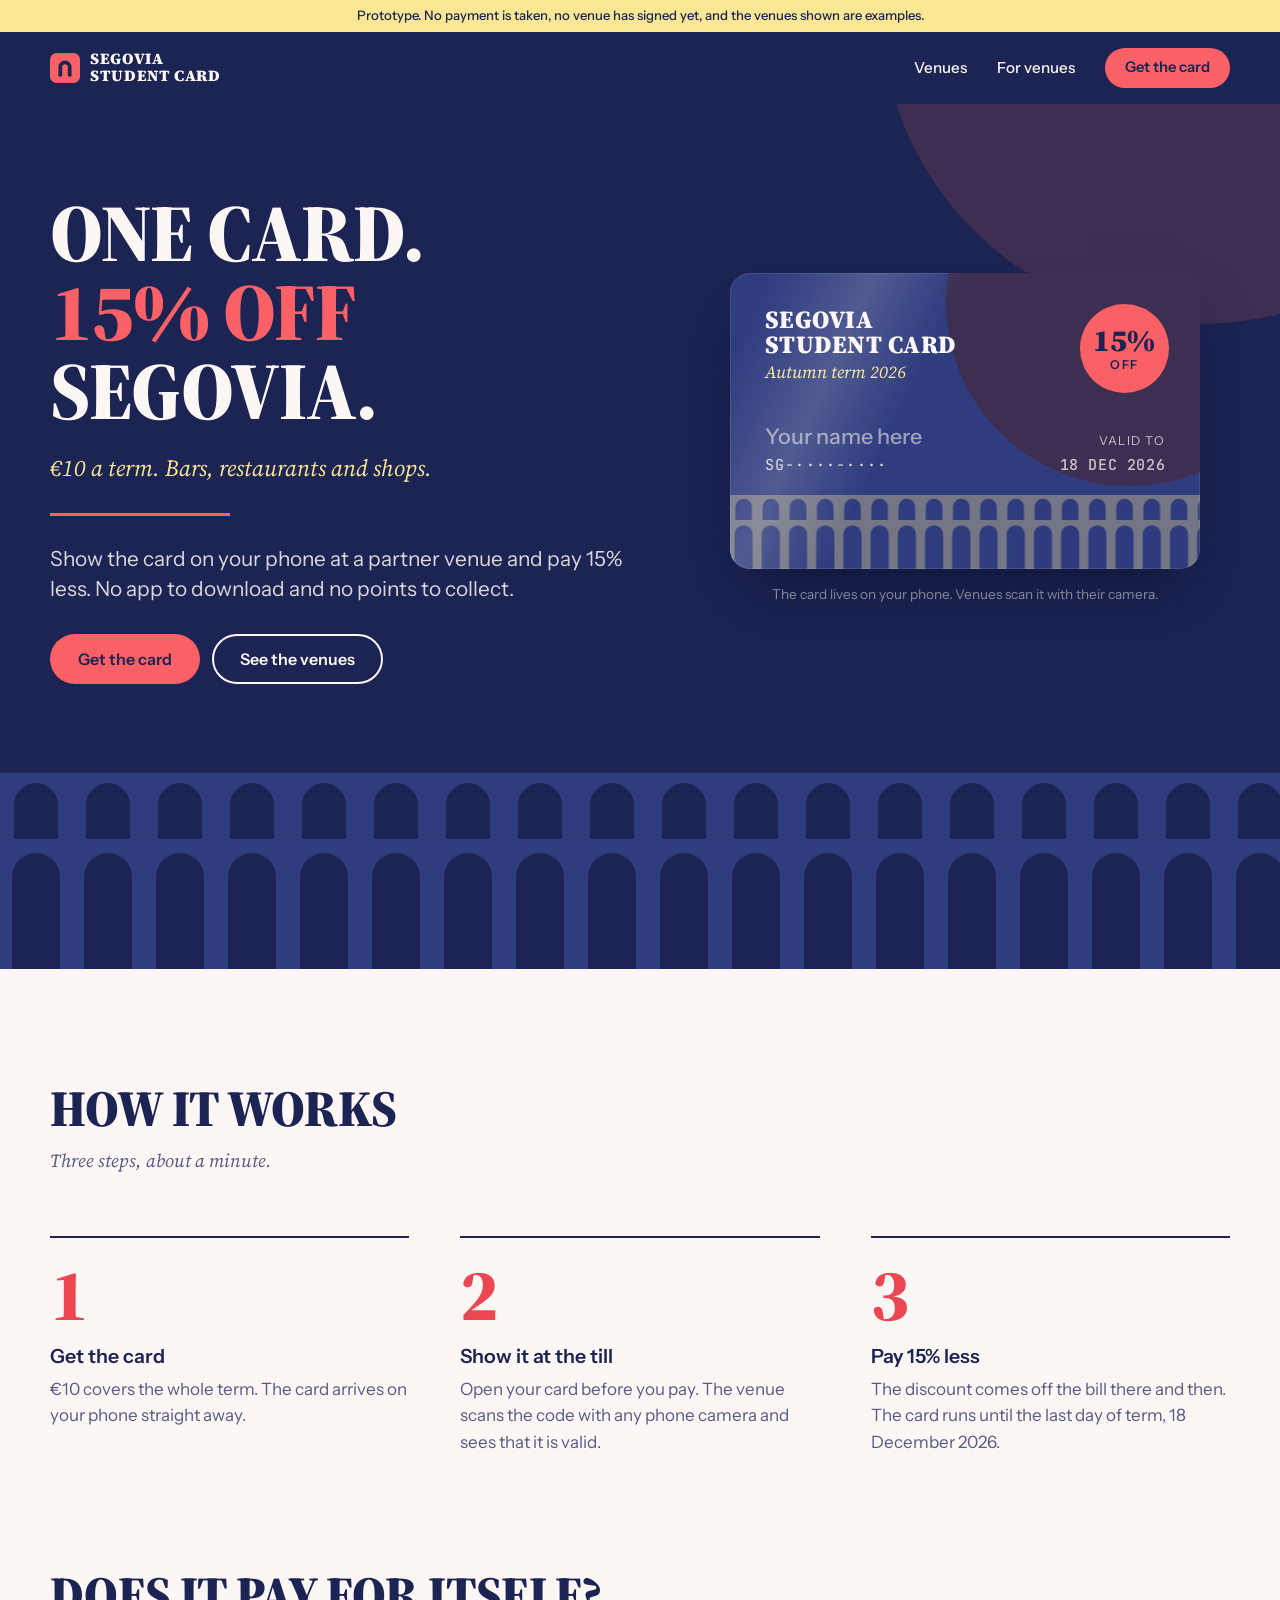
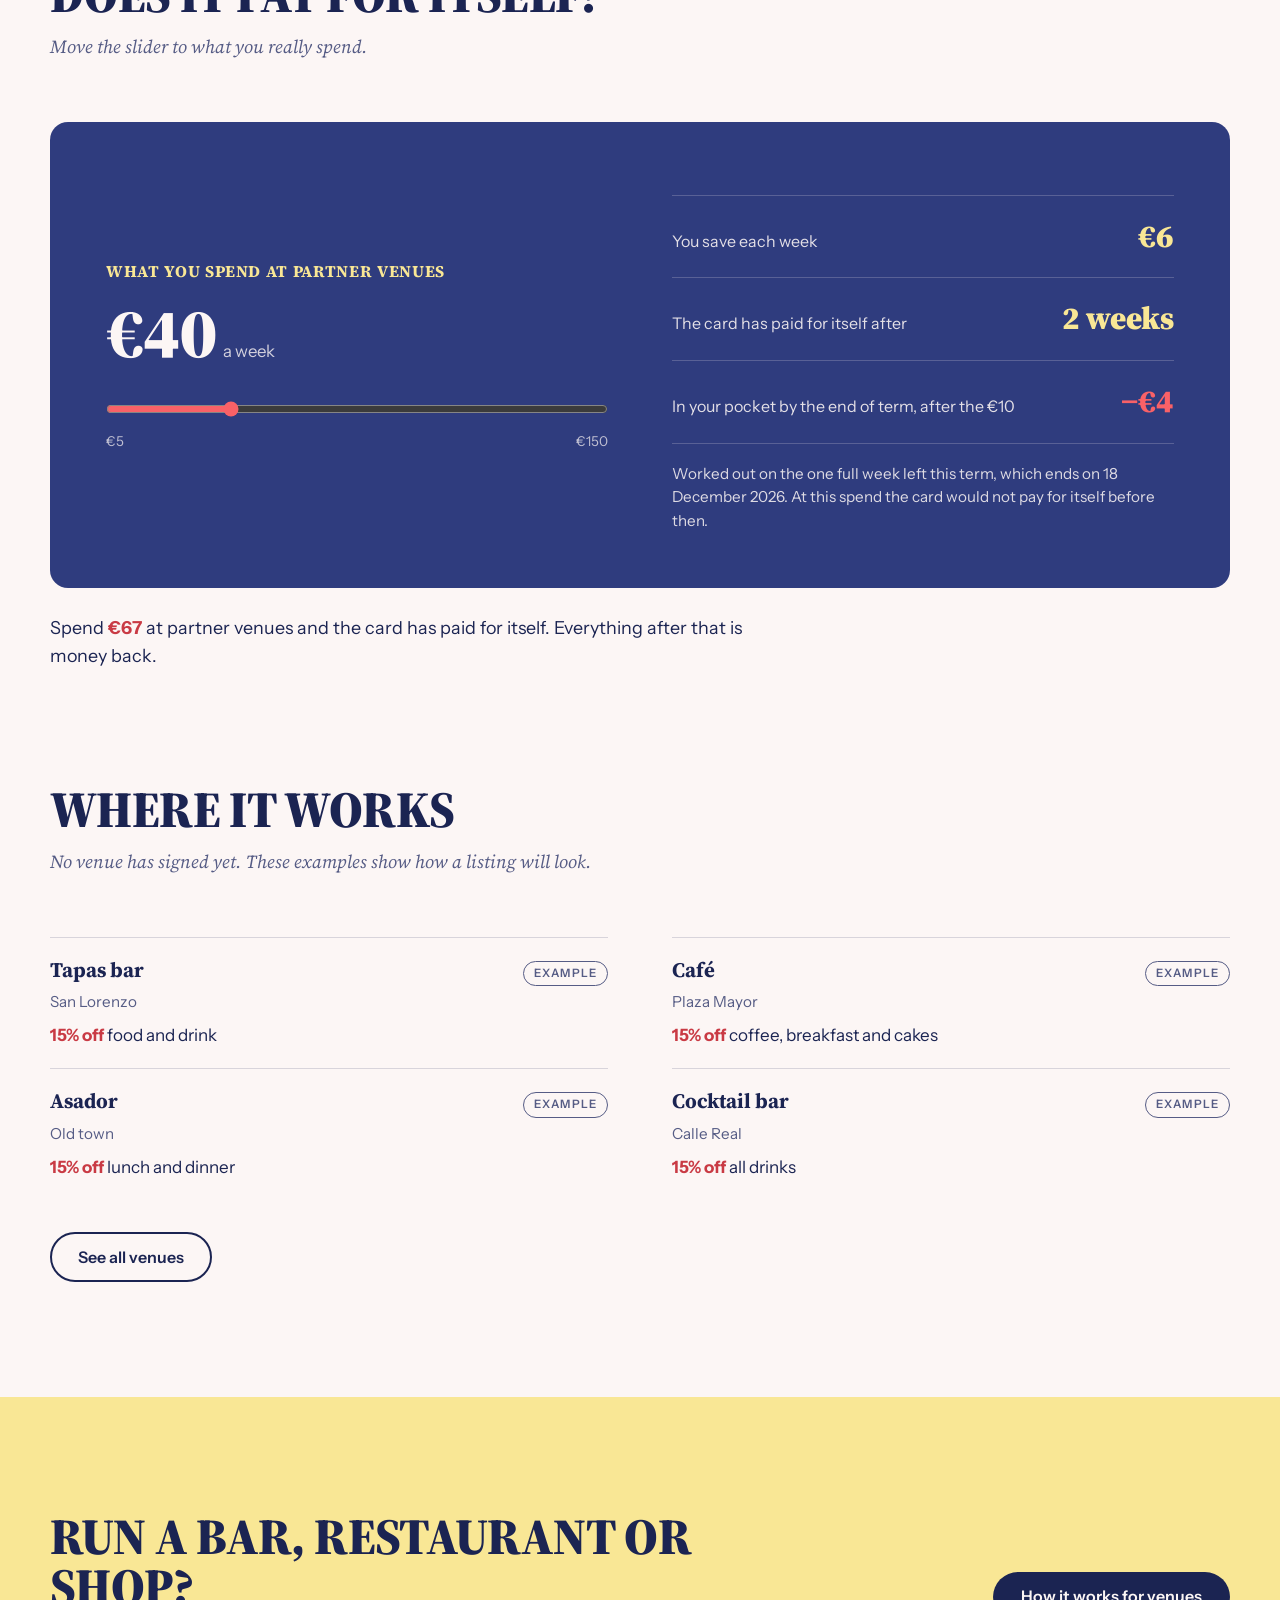
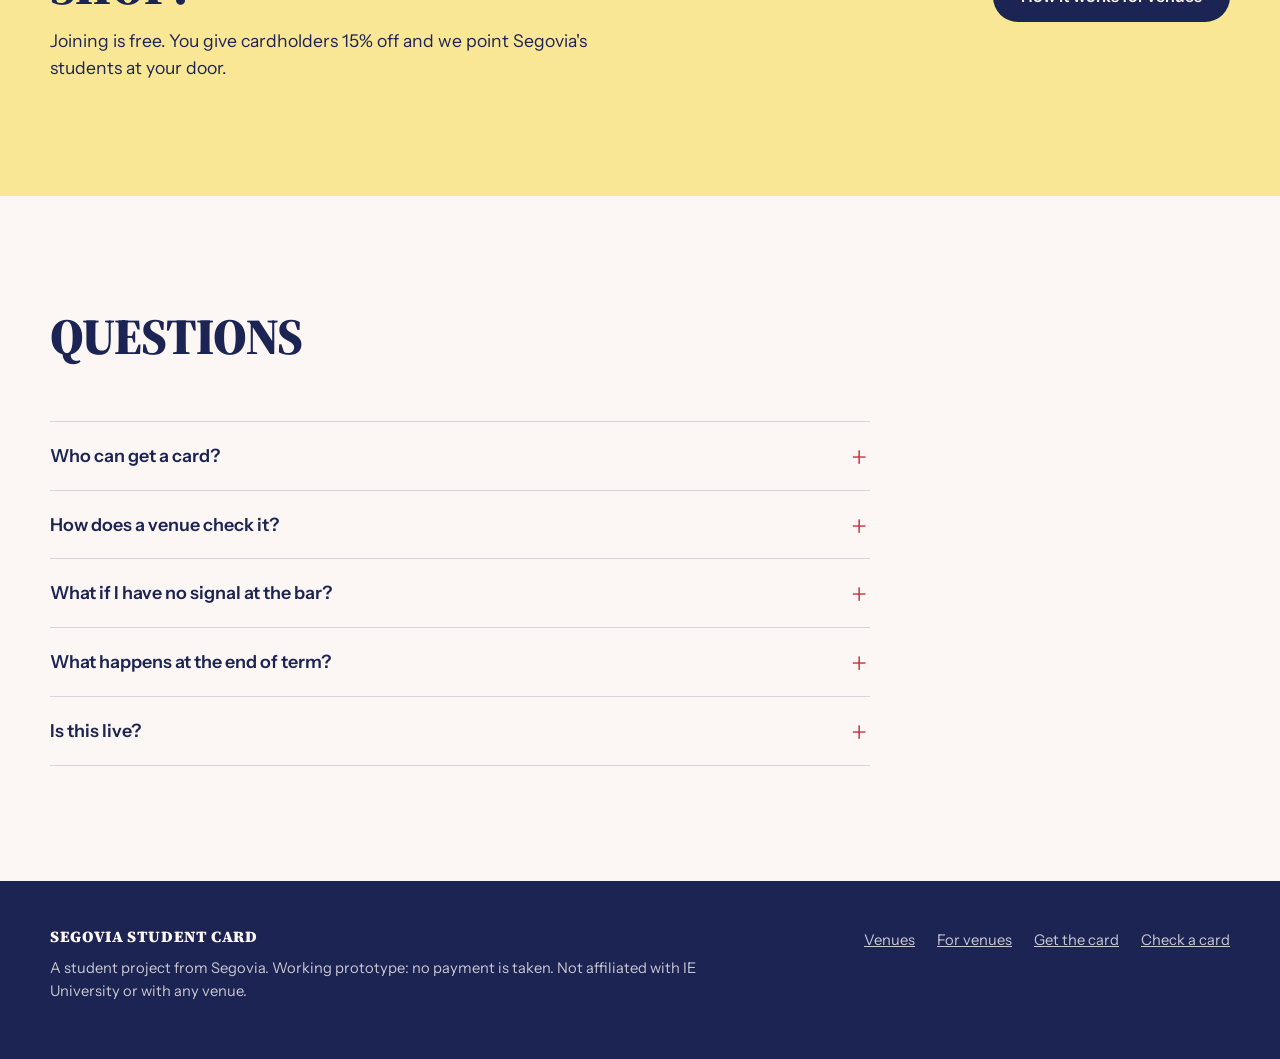
==== index.html @ 3571f57f "Segovia Student Card: working prototype Static site: join flow, card with QR, venue-side verify page" ====
<!doctype html>
<html lang="en-GB">
<head>
  <meta charset="utf-8">
  <meta name="viewport" content="width=device-width, initial-scale=1">
  <title>Segovia Student Card: 15% off bars, restaurants and shops</title>
  <meta name="description" content="One card for students in Segovia. €10 a term, 15% off at partner bars, restaurants and shops. A working prototype.">
  <meta name="theme-color" content="#1B2452">
  <meta property="og:title" content="Segovia Student Card">
  <meta property="og:description" content="€10 a term. 15% off at partner bars, restaurants and shops in Segovia. Working prototype.">
  <meta property="og:type" content="website">
  <link rel="icon" href="assets/icon.svg" type="image/svg+xml">
  <link rel="apple-touch-icon" href="assets/icon-180.png">
  <link rel="manifest" href="manifest.webmanifest">
  <link rel="preconnect" href="https://fonts.googleapis.com">
  <link rel="preconnect" href="https://fonts.gstatic.com" crossorigin>
  <link href="https://fonts.googleapis.com/css2?family=Instrument+Sans:wght@400;500;600;700&family=JetBrains+Mono:wght@500&family=Source+Serif+4:ital,opsz,wght@0,8..60,700;0,8..60,900;1,8..60,400&display=swap" rel="stylesheet" crossorigin>
  <link rel="stylesheet" href="assets/style.css?v=1">
</head>
<body>
  <div class="proto" data-proto>Prototype. No payment is taken.</div>
  <header class="site-head">
    <div class="wrap">
      <a class="brand" href="./" aria-label="Segovia Student Card, home">
        <svg viewBox="0 0 32 32" aria-hidden="true"><rect width="32" height="32" rx="7" fill="#F96167"/><path fill="#1B2452" d="M9 25V15a7 7 0 0 1 14 0v10h-4V15a3 3 0 0 0-6 0v10z"/></svg>
        <span>Segovia<br>Student Card</span>
      </a>
      <nav class="nav" aria-label="Main">
        <a class="nav-link" href="venues/">Venues</a>
        <a class="nav-link hide-s" href="for-venues/">For venues</a>
        <a class="btn btn-primary btn-small" data-cta href="join/">Get the card</a>
      </nav>
    </div>
  </header>

  <main>
    <section class="hero on-navy">
      <div class="wrap">
        <div>
          <h1 class="display">One card.<br><span class="accent"><span data-fill="discount">15%</span> off</span><br>Segovia.</h1>
          <p class="kicker"><span data-fill="price">€10</span> a term. Bars, restaurants and shops.</p>
          <hr class="rule" aria-hidden="true">
          <p class="lede">Show the card on your phone at a partner venue and pay <span data-fill="discount">15%</span> less. No app to download and no points to collect.</p>
          <div class="btn-row">
            <a class="btn btn-primary" data-cta href="join/">Get the card</a>
            <a class="btn btn-ghost" href="venues/">See the venues</a>
          </div>
        </div>
        <div class="hero-card">
          <div id="hero-card"></div>
          <p class="card-caption">The card lives on your phone. Venues scan it with their camera.</p>
        </div>
      </div>
      <div class="aqueduct" data-aqueduct="#2F3C7E"></div>
    </section>

    <section class="section on-cream" id="how">
      <div class="wrap">
        <div class="section-head">
          <h2 class="display">How it works</h2>
          <p class="kicker">Three steps, about a minute.</p>
        </div>
        <ol class="steps">
          <li>
            <div class="num" aria-hidden="true">1</div>
            <h3>Get the card</h3>
            <p><span data-fill="price">€10</span> covers the whole term. The card arrives on your phone straight away.</p>
          </li>
          <li>
            <div class="num" aria-hidden="true">2</div>
            <h3>Show it at the till</h3>
            <p>Open your card before you pay. The venue scans the code with any phone camera and sees that it is valid.</p>
          </li>
          <li>
            <div class="num" aria-hidden="true">3</div>
            <h3>Pay <span data-fill="discount">15%</span> less</h3>
            <p>The discount comes off the bill there and then. The card runs until the last day of term, <span data-fill="termEnds">18 December 2026</span>.</p>
          </li>
        </ol>
      </div>
    </section>

    <section class="section on-cream" id="maths" style="padding-top:0">
      <div class="wrap">
        <div class="section-head">
          <h2 class="display">Does it pay for itself?</h2>
          <p class="kicker">Move the slider to what you really spend.</p>
        </div>
        <div class="calc">
          <div>
            <label class="calc-label" for="spend">What you spend at partner venues</label>
            <div class="calc-spend"><span id="spend-out">€40</span><small>a week</small></div>
            <input id="spend" type="range" min="5" max="150" step="5" value="40">
            <div class="calc-scale"><span>€5</span><span>€150</span></div>
          </div>
          <div>
            <dl class="calc-out">
              <div><dt>You save each week</dt><dd id="out-week"></dd></div>
              <div><dt>The card has paid for itself after</dt><dd id="out-payback"></dd></div>
              <div><dt>In your pocket by the end of term, after the <span data-fill="price">€10</span></dt><dd id="out-net"></dd></div>
            </dl>
            <p class="calc-note" id="calc-note"></p>
          </div>
        </div>
        <p class="calc-plain">Spend <b data-fill="breakEven">€67</b> at partner venues and the card has paid for itself. Everything after that is money back.</p>
      </div>
    </section>

    <section class="section on-cream" id="venues" style="padding-top:0">
      <div class="wrap">
        <div class="section-head">
          <h2 class="display">Where it works</h2>
          <p class="kicker" id="venues-kicker"></p>
        </div>
        <ul class="venue-list" id="venue-preview"></ul>
        <div class="more"><a class="btn btn-ghost" href="venues/">See all venues</a></div>
      </div>
    </section>

    <section class="section band">
      <div class="wrap">
        <div>
          <h2 class="display">Run a bar, restaurant or shop?</h2>
          <p>Joining is free. You give cardholders <span data-fill="discount">15%</span> off and we point Segovia's students at your door.</p>
        </div>
        <div class="btn-row">
          <a class="btn btn-navy" href="for-venues/">How it works for venues</a>
        </div>
      </div>
    </section>

    <section class="section on-cream" id="faq">
      <div class="wrap">
        <div class="section-head">
          <h2 class="display">Questions</h2>
        </div>
        <div class="faq">
          <details>
            <summary>Who can get a card?</summary>
            <p>Any student living in Segovia. A venue may ask to see your student ID next to the card, and the names have to match.</p>
          </details>
          <details>
            <summary>How does a venue check it?</summary>
            <p>Your card carries a QR code. The venue points any phone camera at it and a page opens showing whether the card is valid, the name on it and the date it runs out. They need no app and no account.</p>
          </details>
          <details>
            <summary>What if I have no signal at the bar?</summary>
            <p>Once you have opened your card on your phone, it is saved there and opens without a connection. The venue's phone needs a connection the first time it checks a card.</p>
          </details>
          <details>
            <summary>What happens at the end of term?</summary>
            <p>The card expires on the last day of term. You buy a new one for the next term.</p>
          </details>
          <details>
            <summary>Is this live?</summary>
            <p>Not yet. This is a working prototype built for a student pitch. You can issue yourself a card and scan it, but no money is taken and no venue has agreed a discount yet.</p>
          </details>
        </div>
      </div>
    </section>
  </main>

  <footer class="site-foot">
    <div class="wrap">
      <div>
        <a class="brand" href="./"><span>Segovia Student Card</span></a>
        <p>A student project from Segovia. Working prototype: no payment is taken. Not affiliated with IE University or with any venue.</p>
      </div>
      <nav aria-label="Footer">
        <a href="venues/">Venues</a>
        <a href="for-venues/">For venues</a>
        <a href="join/">Get the card</a>
        <a href="verify/">Check a card</a>
      </nav>
    </div>
  </footer>

  <script src="assets/config.js?v=1"></script>
  <script src="assets/core.js?v=1"></script>
  <script src="assets/app.js?v=1"></script>
  <script>
    (function () {
      var App = window.SSCApp, SSC = window.SSC, config = App.config;

      var mine = App.getCard();
      document.getElementById('hero-card').innerHTML = App.cardFace(mine ? mine.card : null);
      App.enableTilt();

      var weeks = SSC.weeksLeft(config.term.ends, new Date());
      var days = SSC.daysLeft(config.term.ends, new Date());
      var slider = document.getElementById('spend');
      function renderMaths() {
        var spend = Number(slider.value);
        var m = SSC.termMaths(spend, weeks, config.price, config.discount);
        document.getElementById('spend-out').textContent = SSC.formatEuros(spend);
        document.getElementById('out-week').textContent = SSC.formatEuros(m.perWeek);
        slider.setAttribute('aria-valuetext', SSC.formatEuros(spend) + ' a week');
        // With no full week left there is nothing to pay back in, so no number is shown.
        document.getElementById('out-payback').textContent = weeks === 0 ? 'n/a'
          : (m.weeksToPayBack === 1 ? '1 week' : m.weeksToPayBack + ' weeks');
        var net = document.getElementById('out-net');
        net.textContent = (m.net < 0 ? '−' : '') + SSC.formatEuros(Math.abs(m.net));
        net.classList.toggle('is-neg', m.net < 0);
        document.getElementById('calc-note').textContent = weeks === 0
          ? (days === 0 ? 'This term has ended, so there are no weeks left to save in.'
            : 'There is less than a full week left this term, which ends on ' + SSC.formatDate(config.term.ends) + '.')
          : 'Worked out on the ' + (weeks === 1 ? 'one full week' : weeks + ' full weeks') + ' left this term, which ends on ' + SSC.formatDate(config.term.ends) + '.' +
            (m.paysBackInTime ? '' : ' At this spend the card would not pay for itself before then.');
      }
      slider.addEventListener('input', renderMaths);
      renderMaths();

      var real = App.realVenues();
      document.getElementById('venues-kicker').textContent = real.length
        ? (real.length === 1 ? 'One venue so far.' : real.length + ' venues so far.')
        : 'No venue has signed yet. These examples show how a listing will look.';
      document.getElementById('venue-preview').innerHTML = App.shownVenues().slice(0, 4).map(App.venueItem).join('');
    })();
  </script>
</body>
</html>
---- assets/style.css ----
/* Segovia Student Card. Palette and type follow the pitch deck. */
:root {
  --navy-900: #1b2452;
  --navy-800: #232d66;
  --navy-700: #2f3c7e;
  --plum: #3d2e52;
  --coral: #f96167;
  --coral-deep: #c93a44;
  --coral-ink: #ec4650; /* coral for big numerals on cream: 3.5 to 1, where plain coral is 2.8 */
  --butter: #f9e795;
  --cream: #fcf6f5;
  --blush: #f3e3e1;
  --ink: #1b2452;
  --muted: #565c85;
  --line: rgba(27, 36, 82, 0.16);
  --line-light: rgba(252, 246, 245, 0.2);
  --ok: #0b6b41;
  --bad: #a3231c;
  --serif: 'Source Serif 4', Cambria, Georgia, serif;
  --sans: 'Instrument Sans', Calibri, 'Helvetica Neue', Arial, sans-serif;
  --mono: 'JetBrains Mono', ui-monospace, Menlo, monospace;
  --wrap: 1180px;
  --gutter: clamp(20px, 4vw, 48px);
}

*, *::before, *::after { box-sizing: border-box; }
html { -webkit-text-size-adjust: 100%; scroll-behavior: smooth; }
body {
  margin: 0;
  background: var(--cream);
  color: var(--ink);
  font: 400 17px/1.55 var(--sans);
  -webkit-font-smoothing: antialiased;
}
img, svg { max-width: 100%; }
a { color: inherit; }
h1, h2, h3, p { margin: 0; }
button, input { font: inherit; color: inherit; }
[hidden] { display: none !important; }

.wrap { width: 100%; max-width: calc(var(--wrap) + 2 * var(--gutter)); margin: 0 auto; padding: 0 var(--gutter); }

.display {
  font-family: var(--serif);
  font-weight: 900;
  text-transform: uppercase;
  line-height: 0.96;
  letter-spacing: -0.012em;
  hyphens: manual;
}
h1.display { font-size: clamp(2.7rem, 6.4vw, 5.2rem); }
h2.display { font-size: clamp(2rem, 4.2vw, 3.2rem); }
.lede { font-size: clamp(1.1rem, 1.7vw, 1.3rem); line-height: 1.45; }
.kicker {
  font-family: var(--serif);
  font-style: italic;
  font-size: 1.15rem;
  color: var(--muted);
}
.on-navy .kicker { color: var(--butter); }

:focus-visible { outline: 3px solid var(--navy-900); outline-offset: 3px; border-radius: 4px; }
.on-navy :focus-visible, .site-head :focus-visible, .site-foot :focus-visible, .calc :focus-visible, .navy-panel :focus-visible { outline-color: var(--butter); }
.verify :focus-visible { outline-color: #fff; }

/* Prototype strip */
.proto {
  background: var(--butter);
  color: var(--navy-900);
  font-size: 0.82rem;
  font-weight: 500;
  text-align: center;
  padding: 7px var(--gutter);
  line-height: 1.35;
}

/* Header */
.site-head { background: var(--navy-900); color: var(--cream); }
.site-head .wrap { display: flex; align-items: center; justify-content: space-between; gap: 16px; min-height: 72px; }
.brand {
  font-family: var(--serif);
  font-weight: 900;
  text-transform: uppercase;
  letter-spacing: 0.04em;
  font-size: 0.98rem;
  line-height: 1.05;
  text-decoration: none;
  display: flex;
  align-items: center;
  gap: 10px;
  white-space: nowrap;
}
.brand svg { width: 30px; height: 30px; flex: none; }
.nav { display: flex; align-items: center; gap: clamp(12px, 2.4vw, 30px); font-size: 0.95rem; font-weight: 500; }
.nav a { text-decoration: none; white-space: nowrap; }
.nav a:not(.btn):hover, .nav a[aria-current='page']:not(.btn) { color: var(--butter); }

/* Buttons */
.btn {
  display: inline-flex;
  align-items: center;
  justify-content: center;
  gap: 8px;
  min-height: 50px;
  padding: 0 26px;
  border: 2px solid transparent;
  border-radius: 999px;
  font-weight: 600;
  font-size: 1rem;
  text-decoration: none;
  cursor: pointer;
  transition: transform 0.15s ease, background-color 0.15s ease, color 0.15s ease;
  white-space: nowrap;
}
.btn:active { transform: translateY(1px); }
.btn-primary { background: var(--coral); color: var(--navy-900); }
.btn-primary:hover { background: #ff7a7f; }
.btn-navy { background: var(--navy-900); color: var(--cream); }
.btn-navy:hover { background: var(--navy-700); }
.btn-ghost { border-color: currentColor; background: transparent; }
.btn-ghost:hover { background: rgba(252, 246, 245, 0.1); }
.on-cream .btn-ghost:hover { background: rgba(27, 36, 82, 0.06); }
.btn-small { min-height: 40px; padding: 0 18px; font-size: 0.92rem; }
.btn[disabled] { opacity: 0.45; cursor: not-allowed; }
.btn-row { display: flex; flex-wrap: wrap; gap: 12px; }
.linkish { background: none; border: 0; padding: 0; text-decoration: underline; cursor: pointer; color: inherit; font-size: 0.92rem; }

/* Hero */
.hero { position: relative; background: var(--navy-900); color: var(--cream); overflow: hidden; }
.hero::before { content: ''; position: absolute; border-radius: 50%; pointer-events: none; width: 640px; height: 640px; right: -240px; top: -420px; background: var(--plum); }
.hero .wrap {
  position: relative;
  z-index: 1;
  display: grid;
  grid-template-columns: minmax(0, 1.05fr) minmax(0, 0.95fr);
  gap: clamp(32px, 5vw, 72px);
  align-items: center;
  padding-top: clamp(48px, 7vw, 96px);
  padding-bottom: clamp(56px, 7vw, 96px);
}
.hero h1 .accent { color: var(--coral); }
.hero .kicker { margin-top: 22px; font-size: clamp(1.15rem, 2vw, 1.45rem); }
.hero .rule { width: 180px; height: 3px; background: var(--coral); margin: 26px 0 28px; border: 0; }
.hero .lede { max-width: 30em; color: rgba(252, 246, 245, 0.86); }
.hero .btn-row { margin-top: 30px; }
.hero-card { justify-self: center; width: 100%; max-width: 470px; }

.aqueduct { position: relative; z-index: 1; height: 196px; margin-top: -1px; }
.aqueduct svg { display: block; width: 100%; height: 196px; }

/* The card */
.card {
  position: relative;
  aspect-ratio: 1.586;
  width: 100%;
  border-radius: 4.2% / 6.6%;
  background: var(--navy-700);
  color: var(--cream);
  overflow: hidden;
  box-shadow: 0 30px 60px -20px rgba(8, 12, 40, 0.65), 0 0 0 1px rgba(252, 246, 245, 0.1) inset;
  container-type: inline-size;
  transition: transform 0.25s ease-out;
  isolation: isolate;
}
.card::before {
  content: '';
  position: absolute;
  width: 78%;
  aspect-ratio: 1;
  right: -24%;
  top: -52%;
  border-radius: 50%;
  background: var(--plum);
  z-index: -1;
}
.card-arches { position: absolute; left: 0; right: 0; bottom: 0; width: 100%; height: 25%; opacity: 0.34; z-index: -1; }
.card-sheen {
  position: absolute;
  inset: 0;
  background: linear-gradient(115deg, transparent 30%, rgba(255, 255, 255, 0.16) 47%, transparent 62%);
  transform: translateX(var(--sheen, -30%));
  transition: transform 0.25s ease-out;
  pointer-events: none;
}
.card-in { position: absolute; inset: 0; padding: 7.2cqw 7.4cqw 19.5cqw; display: flex; flex-direction: column; }
.card-title { font-family: var(--serif); font-weight: 900; text-transform: uppercase; font-size: 5.3cqw; line-height: 1; letter-spacing: 0.02em; }
.card-title span { display: block; color: var(--butter); font-weight: 400; font-style: italic; text-transform: none; letter-spacing: 0; font-size: max(12px, 3.7cqw); margin-top: 1.6cqw; }
.card-badge {
  position: absolute;
  right: 6.6cqw;
  top: 6.6cqw;
  width: 19cqw;
  height: 19cqw;
  border-radius: 50%;
  background: var(--coral);
  color: var(--navy-900);
  display: grid;
  place-content: center;
  text-align: center;
  font-family: var(--serif);
  font-weight: 900;
  font-size: 6.6cqw;
  line-height: 0.9;
}
.card-badge small { display: block; font-family: var(--sans); font-weight: 600; font-size: max(11px, 2.6cqw); letter-spacing: 0.12em; margin-top: 0.8cqw; }
.card-foot { margin-top: auto; display: flex; align-items: flex-end; justify-content: space-between; gap: 4cqw; }
.card-name { font-weight: 600; font-size: 4.6cqw; line-height: 1.15; overflow-wrap: anywhere; min-width: 0; }
.card-name.is-blank { opacity: 0.55; font-weight: 500; }
.card-id { font-family: var(--mono); font-size: max(12px, 3.2cqw); letter-spacing: 0.08em; opacity: 0.85; margin-top: 1.2cqw; }
.card-valid { text-align: right; font-size: max(11px, 2.6cqw); letter-spacing: 0.12em; text-transform: uppercase; opacity: 0.75; white-space: nowrap; }
.card-valid b { display: block; font-family: var(--mono); font-weight: 500; font-size: max(12px, 3.2cqw); letter-spacing: 0.04em; opacity: 1; margin-top: 0.8cqw; }
.card-caption { margin-top: 14px; font-size: 0.85rem; text-align: center; color: rgba(252, 246, 245, 0.62); }
.on-cream .card-caption { color: var(--muted); }

/* Sections */
.section { padding: clamp(64px, 9vw, 120px) 0; }
.section-head { max-width: 40em; margin-bottom: clamp(36px, 5vw, 60px); }
.section-head .kicker { margin-top: 14px; }

.steps { display: grid; grid-template-columns: repeat(3, minmax(0, 1fr)); gap: clamp(28px, 4vw, 56px); list-style: none; padding: 0; margin: 0; }
.steps li { border-top: 2px solid var(--ink); padding-top: 20px; }
.steps .num { font-family: var(--serif); font-weight: 900; font-size: clamp(3.4rem, 6vw, 4.6rem); line-height: 1; color: var(--coral-ink); }
.steps h3 { font-size: 1.22rem; font-weight: 600; margin: 12px 0 8px; line-height: 1.25; }
.steps p { color: var(--muted); }

/* Calculator */
.calc {
  background: var(--navy-700);
  color: var(--cream);
  border-radius: 18px;
  padding: clamp(28px, 4.4vw, 56px);
  display: grid;
  grid-template-columns: minmax(0, 1fr) minmax(0, 1fr);
  gap: clamp(32px, 5vw, 72px);
  align-items: center;
}
.calc-label { font-family: var(--serif); font-weight: 700; text-transform: uppercase; letter-spacing: 0.04em; color: var(--butter); font-size: 1.02rem; }
.calc-spend { font-family: var(--serif); font-weight: 900; font-size: clamp(3rem, 6vw, 4.4rem); line-height: 1; margin: 14px 0 4px; }
.calc-spend small { font-family: var(--sans); font-weight: 400; font-size: 1.05rem; opacity: 0.8; margin-left: 6px; }
.calc input[type='range'] { width: 100%; margin: 22px 0 8px; accent-color: var(--coral); height: 28px; cursor: pointer; }
.calc-scale { display: flex; justify-content: space-between; font-size: 0.85rem; opacity: 0.7; }
.calc-out { display: grid; gap: 0; }
.calc-out div { display: flex; justify-content: space-between; align-items: baseline; gap: 16px; padding: 16px 0; border-top: 1px solid var(--line-light); }
.calc-out div:last-child { border-bottom: 1px solid var(--line-light); }
.calc-out dt { font-size: 1rem; opacity: 0.88; }
.calc-out dd { margin: 0; font-family: var(--serif); font-weight: 900; font-size: clamp(1.5rem, 2.6vw, 2rem); color: var(--butter); white-space: nowrap; }
.calc-out dd.is-neg { color: var(--coral); }
.calc-note { margin-top: 18px; font-size: 0.95rem; opacity: 0.85; }
.calc-plain { margin-top: 26px; font-size: 1.12rem; max-width: 40em; }
.calc-plain b { color: var(--coral-deep); }

/* Venues */
.venue-list { list-style: none; margin: 0; padding: 0; display: grid; grid-template-columns: repeat(2, minmax(0, 1fr)); column-gap: clamp(32px, 5vw, 72px); }
.venue { display: grid; grid-template-columns: minmax(0, 1fr) auto; gap: 4px 16px; align-items: baseline; padding: 20px 0; border-top: 1px solid var(--line); }
.venue-name { font-family: var(--serif); font-weight: 700; font-size: 1.3rem; line-height: 1.2; }
.venue-area { grid-column: 1; color: var(--muted); font-size: 0.95rem; }
.venue-offer { grid-column: 1 / -1; margin-top: 4px; }
.venue-offer b { color: var(--coral-deep); }
.tag { font-size: 0.72rem; font-weight: 600; letter-spacing: 0.1em; text-transform: uppercase; border: 1px solid currentColor; border-radius: 999px; padding: 3px 10px; color: var(--muted); white-space: nowrap; }
.filters { display: flex; flex-wrap: wrap; gap: 8px; margin-bottom: 28px; }
.chip { min-height: 40px; padding: 0 16px; border-radius: 999px; border: 1.5px solid var(--ink); background: transparent; cursor: pointer; font-size: 0.94rem; font-weight: 500; }
.chip[aria-pressed='true'] { background: var(--ink); color: var(--cream); }
.notice { background: var(--blush); border-left: 4px solid var(--coral); padding: 16px 20px; border-radius: 0 10px 10px 0; max-width: 48em; font-size: 0.98rem; }
.notice + * { margin-top: 32px; }
.more { margin-top: 32px; }

/* Butter band */
.band { background: var(--butter); }
.band .wrap { display: grid; grid-template-columns: minmax(0, 1.2fr) minmax(0, 0.8fr); gap: clamp(28px, 5vw, 72px); align-items: center; }
.band p { margin-top: 16px; max-width: 34em; font-size: 1.1rem; }
.band .btn-row { justify-content: flex-end; }
.band-single .wrap { grid-template-columns: minmax(0, 1fr); }
.band-single p { max-width: 44em; }
.band-single .btn-row { justify-content: flex-start; }
.band-single .btn-row:not(:has(> :not([hidden]))) { display: none; }

/* FAQ */
.faq { max-width: 820px; }
.faq details { border-top: 1px solid var(--line); }
.faq details:last-child { border-bottom: 1px solid var(--line); }
.faq summary { cursor: pointer; list-style: none; padding: 20px 40px 20px 0; font-weight: 600; font-size: 1.12rem; position: relative; }
.faq summary::-webkit-details-marker { display: none; }
.faq summary::after { content: '+'; position: absolute; right: 4px; top: 14px; font-family: var(--serif); font-size: 1.7rem; font-weight: 400; color: var(--coral-deep); }
.faq details[open] summary::after { content: '\2212'; }
.faq details p { padding: 0 40px 22px 0; color: var(--muted); max-width: 46em; }

/* Footer */
.site-foot { background: var(--navy-900); color: rgba(252, 246, 245, 0.78); padding: 48px 0 56px; font-size: 0.92rem; }
.site-foot .wrap { display: flex; flex-wrap: wrap; justify-content: space-between; gap: 24px 48px; }
.site-foot p { max-width: 44em; }
.site-foot nav { display: flex; flex-wrap: wrap; gap: 8px 22px; }
.site-foot .brand { color: var(--cream); margin-bottom: 12px; }

/* Page heads (inner pages) */
.page-head { background: var(--navy-900); color: var(--cream); position: relative; overflow: hidden; }
.page-head::before { content: ''; position: absolute; width: 520px; height: 520px; border-radius: 50%; background: var(--plum); right: -180px; top: -300px; }
.page-head .wrap { position: relative; padding-top: clamp(44px, 6vw, 80px); padding-bottom: clamp(44px, 6vw, 80px); }
.page-head .lede { margin-top: 18px; max-width: 34em; color: rgba(252, 246, 245, 0.86); }

/* Join */
.join { display: grid; grid-template-columns: minmax(0, 1fr) minmax(0, 0.9fr); gap: clamp(36px, 6vw, 88px); align-items: start; }
.join-side { position: sticky; top: 24px; }
.stepper { display: flex; gap: 8px; list-style: none; padding: 0; margin: 0 0 32px; font-size: 0.9rem; font-weight: 500; color: var(--muted); flex-wrap: wrap; }
.stepper li { display: flex; align-items: center; gap: 8px; }
.stepper li:not(:last-child)::after { content: ''; width: 22px; height: 1px; background: var(--line); margin-left: 2px; }
.stepper i { font-style: normal; width: 26px; height: 26px; border-radius: 50%; display: grid; place-content: center; border: 1.5px solid currentColor; font-size: 0.82rem; }
.stepper li[aria-current='step'] { color: var(--ink); }
.stepper li[aria-current='step'] i { background: var(--coral); border-color: var(--coral); color: var(--navy-900); font-weight: 700; }
.stepper li.is-done i { background: var(--ink); border-color: var(--ink); color: var(--cream); }
.field { margin-bottom: 22px; }
.field label { display: block; font-weight: 600; margin-bottom: 6px; }
.field .hint { font-size: 0.9rem; color: var(--muted); margin-top: 6px; }
.field input[type='text'], .field input[type='email'], .field input[type='number'] {
  width: 100%;
  min-height: 54px;
  padding: 0 16px;
  border: 1.5px solid var(--ink);
  border-radius: 10px;
  background: #fff;
  font-size: 1.05rem;
}
.field input[aria-invalid='true'] { border-color: var(--bad); }
.err { color: var(--bad); font-size: 0.9rem; margin-top: 6px; font-weight: 500; }
.check { display: flex; gap: 12px; align-items: flex-start; margin-bottom: 26px; }
.check input { width: 22px; height: 22px; margin: 2px 0 0; accent-color: var(--navy-700); flex: none; }
.order { border-top: 2px solid var(--ink); border-bottom: 1px solid var(--line); padding: 18px 0; margin-bottom: 22px; display: flex; justify-content: space-between; gap: 16px; align-items: baseline; }
.order b { font-family: var(--serif); font-size: 1.6rem; font-weight: 900; }
.order span small { display: block; color: var(--muted); font-size: 0.92rem; }
.step-title { font-family: var(--serif); font-weight: 700; font-size: 1.6rem; line-height: 1.2; margin-bottom: 20px; }

/* My card */
.wallet { background: var(--navy-900); color: var(--cream); padding: clamp(32px, 5vw, 64px) 0 clamp(48px, 6vw, 80px); position: relative; overflow: hidden; }
.wallet::before { content: ''; position: absolute; width: 620px; height: 620px; border-radius: 50%; background: var(--plum); right: -240px; top: -320px; }
.wallet .wrap { position: relative; display: grid; grid-template-columns: minmax(0, 1fr) minmax(0, 1fr); gap: clamp(32px, 5vw, 72px); align-items: center; max-width: 1040px; }
.wallet-card { max-width: 480px; width: 100%; justify-self: center; }
.scan { background: #fff; color: var(--ink); border-radius: 18px; padding: 22px; text-align: center; max-width: 360px; width: 100%; justify-self: center; }
.scan .qr { width: 100%; aspect-ratio: 1; display: block; }
.scan .qr svg { width: 100%; height: 100%; display: block; }
.scan h2 { font-family: var(--serif); font-weight: 900; text-transform: uppercase; font-size: 1.15rem; letter-spacing: 0.03em; margin-bottom: 12px; }
.scan p { font-size: 0.86rem; color: var(--muted); margin-top: 8px; }
.status-line { margin-top: 16px; font-size: 0.95rem; color: rgba(252, 246, 245, 0.8); text-align: center; }
.status-line.is-expired { color: var(--butter); font-weight: 600; }

.saved { display: grid; grid-template-columns: minmax(0, 1fr) minmax(0, 1fr); gap: clamp(32px, 5vw, 72px); align-items: start; max-width: 1040px; }
.saved-total { font-family: var(--serif); font-weight: 900; font-size: clamp(3.2rem, 7vw, 5rem); line-height: 1; color: var(--coral-ink); margin: 8px 0 10px; }
.meter { height: 10px; border-radius: 999px; background: var(--blush); overflow: hidden; margin: 18px 0 8px; }
.meter i { display: block; height: 100%; background: var(--coral); border-radius: 999px; transition: width 0.4s ease; }
.saved-form { display: flex; gap: 10px; align-items: flex-end; flex-wrap: wrap; }
.saved-form .field { margin: 0; flex: 1 1 160px; }
.log { list-style: none; padding: 0; margin: 22px 0 0; font-size: 0.95rem; }
.log li { display: flex; justify-content: space-between; gap: 12px; padding: 10px 0; border-top: 1px solid var(--line); }
.log li span:last-child { font-family: var(--mono); }
.danger-zone { margin-top: 40px; padding-top: 20px; border-top: 1px solid var(--line); color: var(--muted); font-size: 0.92rem; }
.confirm { margin-top: 12px; display: flex; flex-wrap: wrap; gap: 10px; align-items: center; }

/* Verify */
.verify { min-height: 100vh; min-height: 100dvh; display: flex; flex-direction: column; color: #fff; background: var(--navy-900); }
.verify[data-status='valid'] { background: var(--ok); }
.verify[data-status='expired'], .verify[data-status='unreadable'] { background: var(--bad); }
.verify-main { flex: 1; display: flex; flex-direction: column; align-items: center; justify-content: center; text-align: center; padding: 32px var(--gutter); gap: 8px; }
.verify-icon { width: 108px; height: 108px; margin-bottom: 10px; }
.verify h1 { font-family: var(--serif); font-weight: 900; text-transform: uppercase; font-size: clamp(3rem, 12vw, 6rem); line-height: 0.95; letter-spacing: 0.01em; }
.verify .en { opacity: 0.88; font-size: 0.95em; }
.verify-sub { font-size: 1.25rem; font-weight: 500; }
.verify-offer { margin-top: 18px; font-family: var(--serif); font-weight: 900; font-size: clamp(1.6rem, 5vw, 2.4rem); background: #fff; color: var(--ok); border-radius: 999px; padding: 8px 28px; }
.verify-facts { margin: 26px 0 0; padding: 0; width: 100%; max-width: 440px; text-align: left; }
.verify-facts div { display: flex; justify-content: space-between; gap: 16px; padding: 12px 0; border-top: 1px solid rgba(255, 255, 255, 0.28); align-items: baseline; }
.verify-facts div:last-child { border-bottom: 1px solid rgba(255, 255, 255, 0.28); }
.verify-facts dt { font-size: 0.86rem; }
.verify-facts dd { margin: 0; font-weight: 600; text-align: right; overflow-wrap: anywhere; }
.verify-facts dd.mono { font-family: var(--mono); font-weight: 500; }
.verify-ask { margin-top: 22px; max-width: 30em; font-size: 1.02rem; }
.verify-foot { padding: 18px var(--gutter) 26px; text-align: center; font-size: 0.82rem; }
.verify-foot a { color: inherit; }
.verify-how { max-width: 32em; text-align: left; margin-top: 12px; }
.verify-how li { margin: 8px 0; }

/* For venues */
.lang { display: inline-flex; border: 1.5px solid var(--cream); border-radius: 999px; overflow: hidden; margin-bottom: 26px; }
.lang button { background: transparent; border: 0; color: var(--cream); padding: 8px 18px; cursor: pointer; font-weight: 600; font-size: 0.9rem; min-height: 40px; }
.lang button[aria-pressed='true'] { background: var(--cream); color: var(--navy-900); }
html[data-lang='es'] [lang='en'], html[data-lang='en'] [lang='es'] { display: none !important; }
.deal { display: grid; grid-template-columns: repeat(3, minmax(0, 1fr)); gap: clamp(28px, 4vw, 56px); }
.deal > div { border-top: 2px solid var(--ink); padding-top: 20px; }
.deal .big { font-family: var(--serif); font-weight: 900; font-size: clamp(2.6rem, 5vw, 3.6rem); line-height: 1; color: var(--coral-ink); }
.deal h2 { font-size: 1.18rem; font-weight: 600; margin: 12px 0 8px; }
.deal p { color: var(--muted); }
.navy-panel { background: var(--navy-700); color: var(--cream); border-radius: 18px; padding: clamp(28px, 4.4vw, 56px); display: grid; grid-template-columns: minmax(0, 1fr) minmax(0, 0.8fr); gap: clamp(28px, 5vw, 64px); align-items: center; }
.navy-panel h2 { color: var(--butter); }
.navy-panel ol { margin: 22px 0 0; padding: 0; list-style: none; counter-reset: n; }
.navy-panel ol li { counter-increment: n; display: grid; grid-template-columns: 40px minmax(0, 1fr); gap: 16px; align-items: start; padding: 12px 0; }
.navy-panel ol li::before { content: counter(n); width: 40px; height: 40px; border-radius: 50%; background: var(--coral); color: var(--navy-900); font-weight: 700; display: grid; place-content: center; }
.navy-panel ol li span { padding-top: 6px; }
.navy-panel .btn-row { margin-top: 26px; }
.phone { background: var(--ok); color: #fff; border-radius: 30px; padding: 34px 22px; text-align: center; max-width: 250px; aspect-ratio: 9 / 16; display: flex; flex-direction: column; align-items: center; justify-content: center; justify-self: center; width: 100%; box-shadow: 0 0 0 8px var(--navy-900); }
.phone svg { width: 64px; height: 64px; }
.phone b { display: block; font-family: var(--serif); font-weight: 900; font-size: 2.2rem; text-transform: uppercase; line-height: 1; margin-top: 8px; }
.phone > span { display: block; margin-top: 8px; font-size: 0.95rem; opacity: 0.9; }
.phone em { display: inline-block; font-style: normal; font-size: 0.7rem; letter-spacing: 0.1em; text-transform: uppercase; border: 1px solid rgba(255, 255, 255, 0.7); border-radius: 999px; padding: 3px 10px; margin-top: 16px; }

/* Breakpoints */
@media (max-width: 900px) {
  .hero .wrap, .calc, .band .wrap, .join, .wallet .wrap, .saved, .navy-panel { grid-template-columns: minmax(0, 1fr); }
  .hero-card { max-width: 420px; justify-self: start; }
  .band .btn-row { justify-content: flex-start; }
  .join-side { position: static; max-width: 420px; }
  .steps, .deal { grid-template-columns: minmax(0, 1fr); gap: 28px; }
  .venue-list { grid-template-columns: minmax(0, 1fr); }
  /* Keep the code on the first screen of a phone: that is what the venue needs. */
  .wallet-card, .scan { max-width: 320px; }
  .scan { padding: 16px; }
  .wallet .wrap { gap: 22px; }
}
@media (max-width: 700px) {
  .aqueduct { height: 117px; overflow: hidden; }
  .aqueduct svg { width: 166.67%; max-width: none; transform: scale(0.6); transform-origin: 0 0; }
  .hero::before, .wallet::before, .page-head::before { width: 360px; height: 360px; right: -200px; top: -230px; }
}
@media (max-width: 620px) {
  body { font-size: 16px; }
  .nav .hide-s { display: none; }
  .site-head .wrap { min-height: 64px; gap: 10px; }
  .brand { font-size: 0.86rem; gap: 8px; }
  .hero .btn-row .btn, .navy-panel .btn-row .btn { flex: 1 1 100%; }
}
@media (prefers-reduced-motion: reduce) {
  html { scroll-behavior: auto; }
  .card, .card-sheen, .btn, .meter i { transition: none; }
}

.sr-only { position: absolute; width: 1px; height: 1px; padding: 0; margin: -1px; overflow: hidden; clip: rect(0, 0, 0, 0); white-space: nowrap; border: 0; }

/* Small phones: 375 and 360 wide are the common ones, and nothing in the header may push the page sideways. */
@media (max-width: 400px) {
  .brand { font-size: 0.78rem; letter-spacing: 0.02em; }
  .brand svg { width: 26px; height: 26px; }
  .nav { gap: 10px; font-size: 0.9rem; }
  .nav .btn-small { padding: 0 13px; font-size: 0.86rem; }
}
@media (max-width: 345px) {
  .nav .nav-link { display: none; }
}
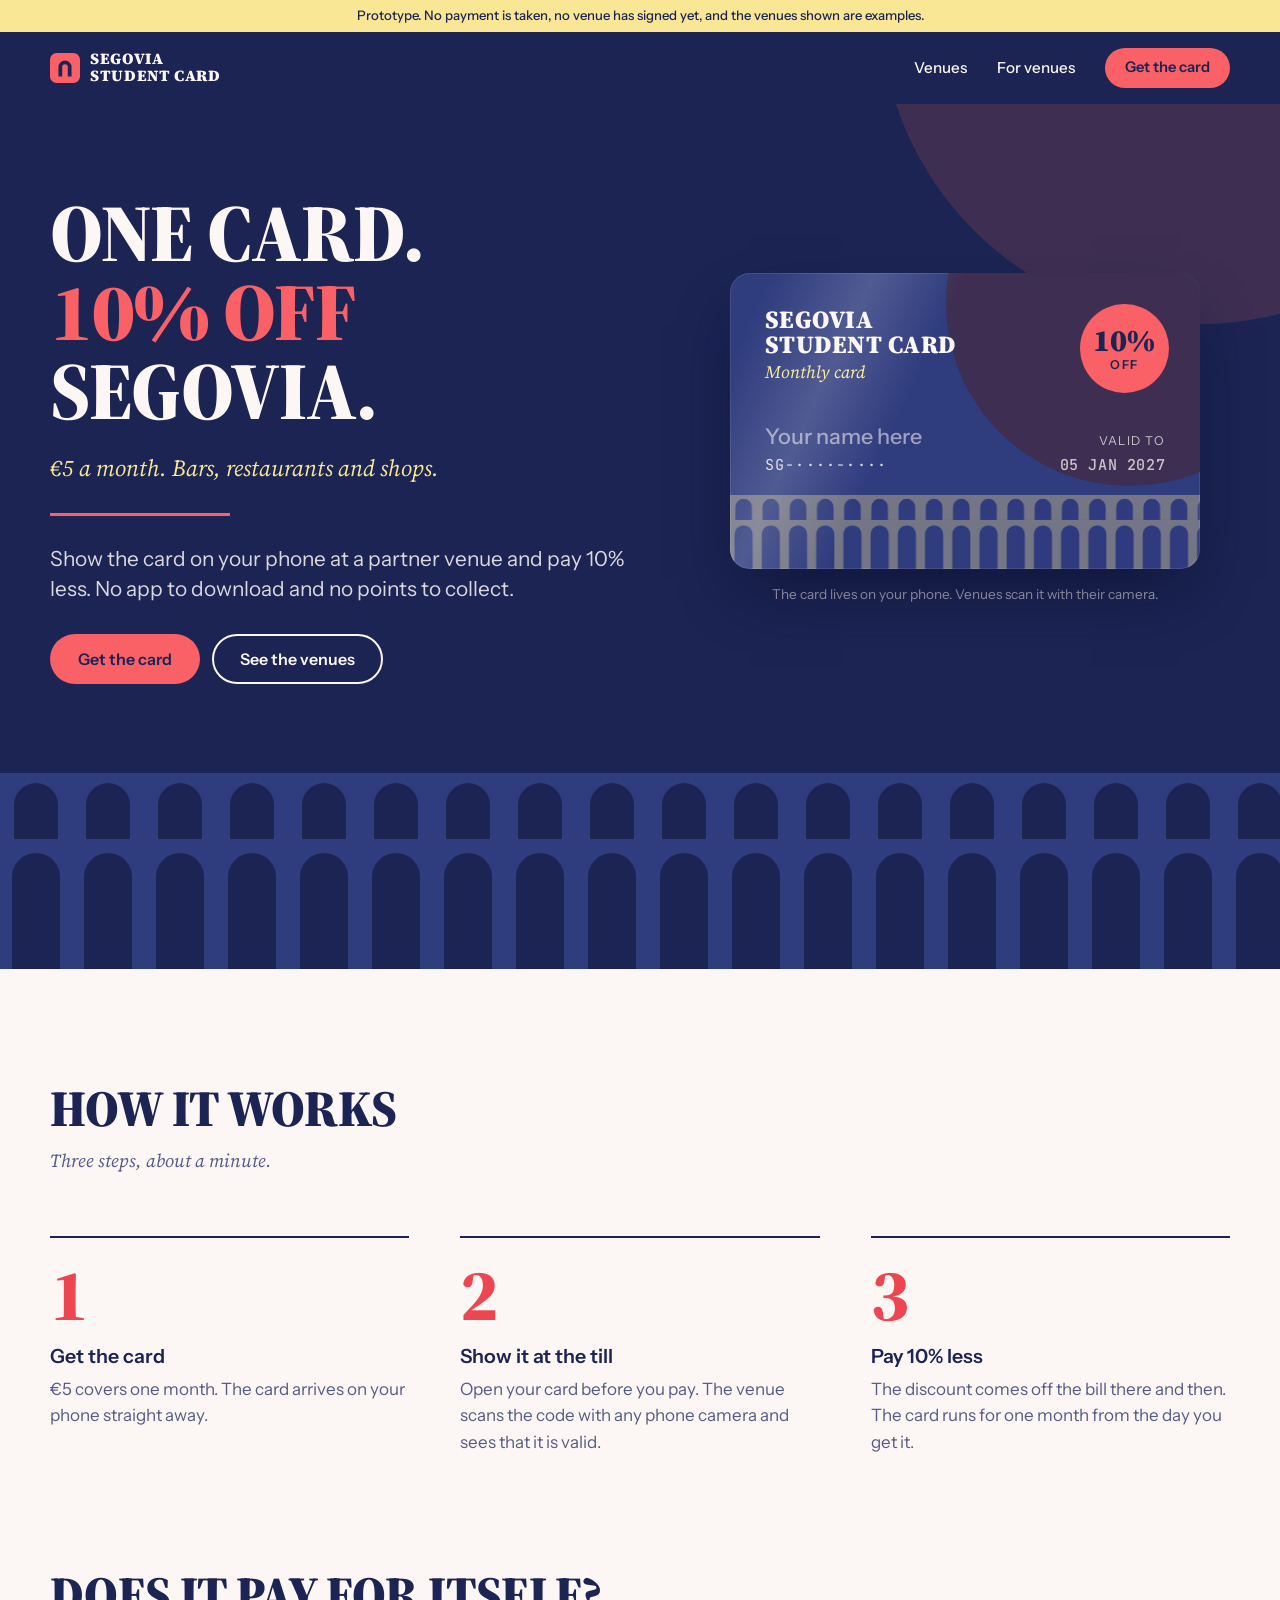
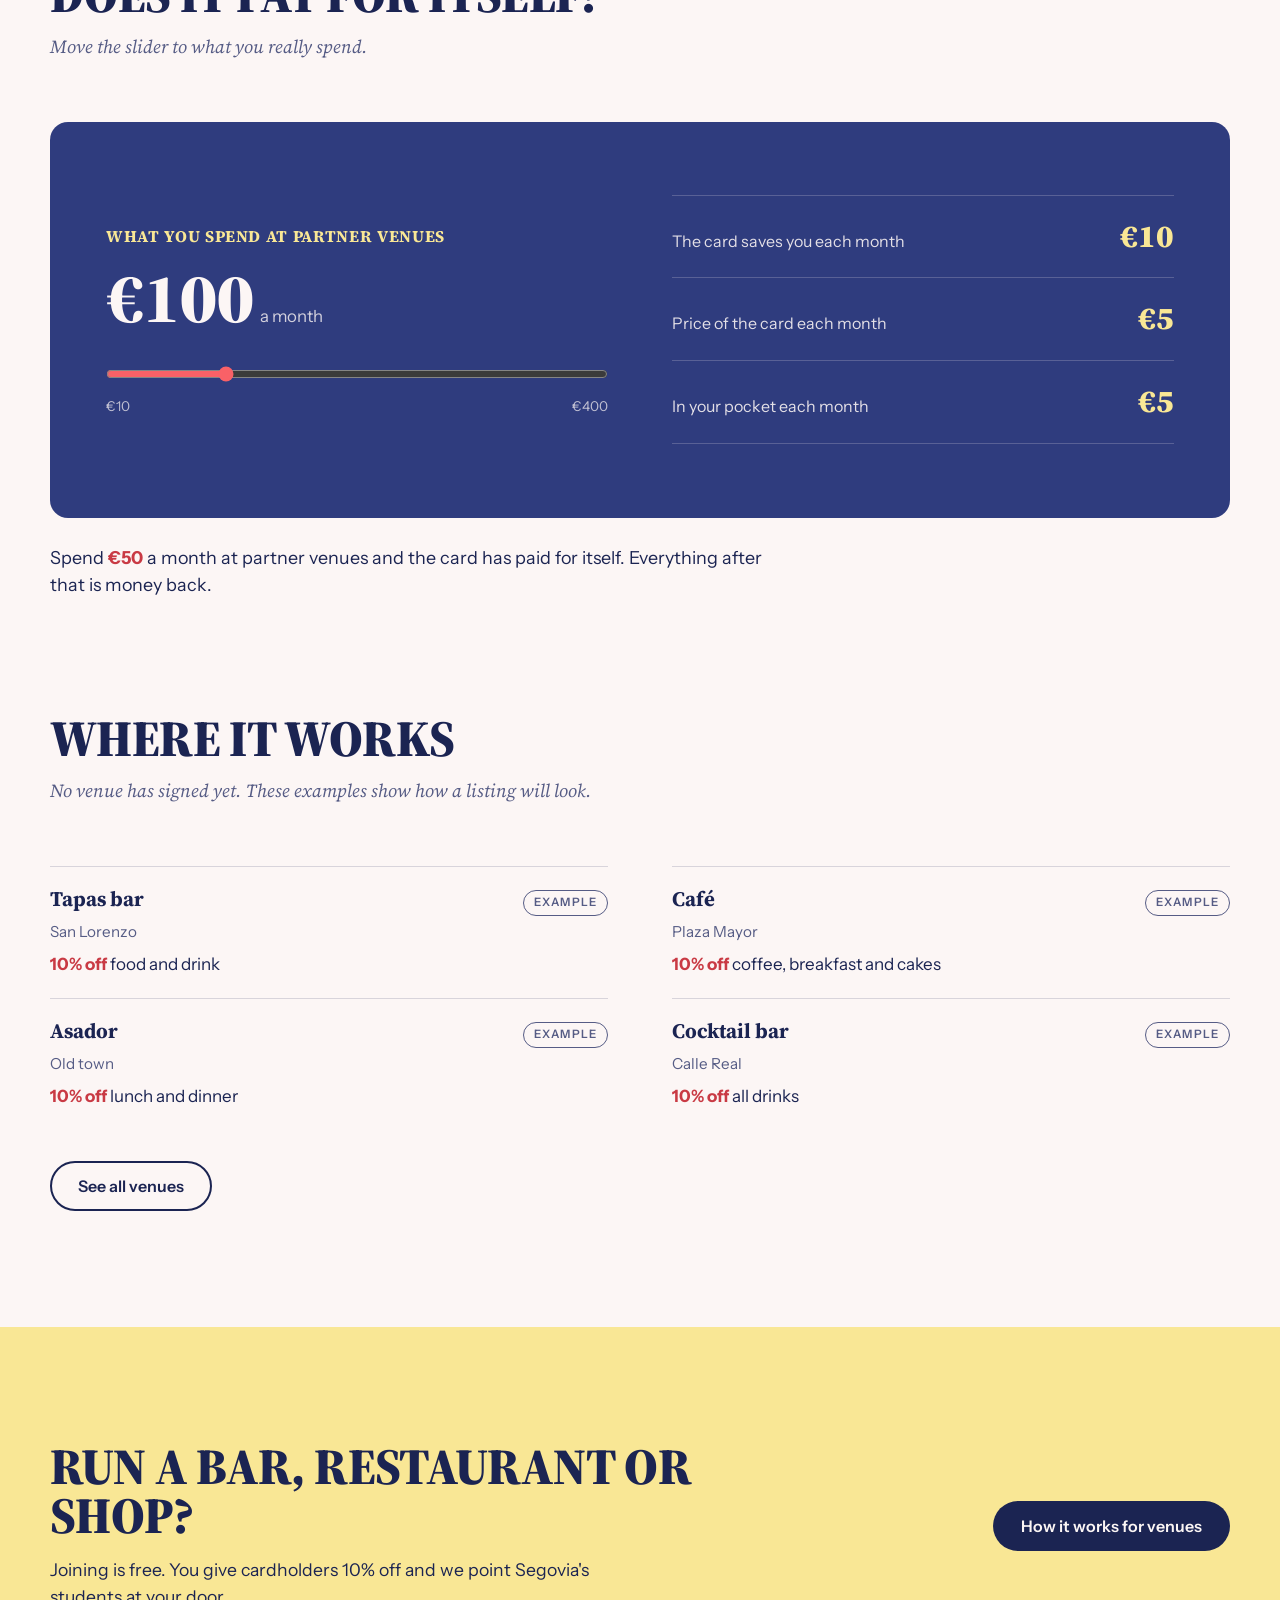
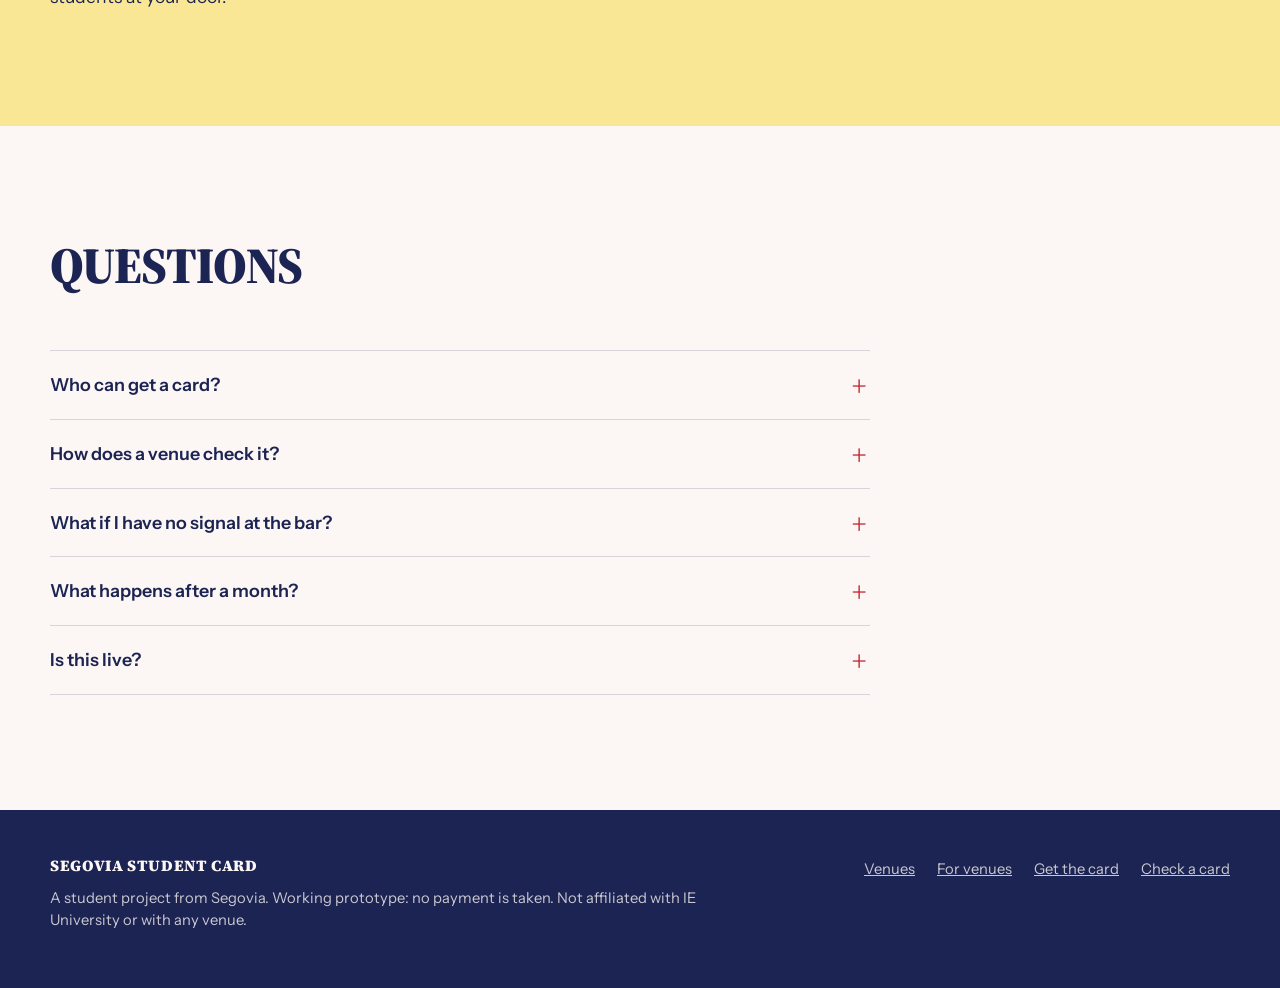
==== commit 951e219d: "Monthly card: EUR 5 a month, 10% off The card now runs for one month from the day it is issued and i" ====
--- a/index.html
+++ b/index.html
@@ -3,11 +3,11 @@
 <head>
   <meta charset="utf-8">
   <meta name="viewport" content="width=device-width, initial-scale=1">
-  <title>Segovia Student Card: 15% off bars, restaurants and shops</title>
-  <meta name="description" content="One card for students in Segovia. €10 a term, 15% off at partner bars, restaurants and shops. A working prototype.">
+  <title>Segovia Student Card: 10% off bars, restaurants and shops</title>
+  <meta name="description" content="One card for students in Segovia. €5 a month, 10% off at partner bars, restaurants and shops. A working prototype.">
   <meta name="theme-color" content="#1B2452">
   <meta property="og:title" content="Segovia Student Card">
-  <meta property="og:description" content="€10 a term. 15% off at partner bars, restaurants and shops in Segovia. Working prototype.">
+  <meta property="og:description" content="€5 a month. 10% off at partner bars, restaurants and shops in Segovia. Working prototype.">
   <meta property="og:type" content="website">
   <link rel="icon" href="assets/icon.svg" type="image/svg+xml">
   <link rel="apple-touch-icon" href="assets/icon-180.png">
@@ -15,7 +15,7 @@
   <link rel="preconnect" href="https://fonts.googleapis.com">
   <link rel="preconnect" href="https://fonts.gstatic.com" crossorigin>
   <link href="https://fonts.googleapis.com/css2?family=Instrument+Sans:wght@400;500;600;700&family=JetBrains+Mono:wght@500&family=Source+Serif+4:ital,opsz,wght@0,8..60,700;0,8..60,900;1,8..60,400&display=swap" rel="stylesheet" crossorigin>
-  <link rel="stylesheet" href="assets/style.css?v=1">
+  <link rel="stylesheet" href="assets/style.css?v=2">
 </head>
 <body>
   <div class="proto" data-proto>Prototype. No payment is taken.</div>
@@ -37,10 +37,10 @@
     <section class="hero on-navy">
       <div class="wrap">
         <div>
-          <h1 class="display">One card.<br><span class="accent"><span data-fill="discount">15%</span> off</span><br>Segovia.</h1>
-          <p class="kicker"><span data-fill="price">€10</span> a term. Bars, restaurants and shops.</p>
+          <h1 class="display">One card.<br><span class="accent"><span data-fill="discount">10%</span> off</span><br>Segovia.</h1>
+          <p class="kicker"><span data-fill="price">€5</span> a month. Bars, restaurants and shops.</p>
           <hr class="rule" aria-hidden="true">
-          <p class="lede">Show the card on your phone at a partner venue and pay <span data-fill="discount">15%</span> less. No app to download and no points to collect.</p>
+          <p class="lede">Show the card on your phone at a partner venue and pay <span data-fill="discount">10%</span> less. No app to download and no points to collect.</p>
           <div class="btn-row">
             <a class="btn btn-primary" data-cta href="join/">Get the card</a>
             <a class="btn btn-ghost" href="venues/">See the venues</a>
@@ -64,7 +64,7 @@
           <li>
             <div class="num" aria-hidden="true">1</div>
             <h3>Get the card</h3>
-            <p><span data-fill="price">€10</span> covers the whole term. The card arrives on your phone straight away.</p>
+            <p><span data-fill="price">€5</span> covers one month. The card arrives on your phone straight away.</p>
           </li>
           <li>
             <div class="num" aria-hidden="true">2</div>
@@ -73,8 +73,8 @@
           </li>
           <li>
             <div class="num" aria-hidden="true">3</div>
-            <h3>Pay <span data-fill="discount">15%</span> less</h3>
-            <p>The discount comes off the bill there and then. The card runs until the last day of term, <span data-fill="termEnds">18 December 2026</span>.</p>
+            <h3>Pay <span data-fill="discount">10%</span> less</h3>
+            <p>The discount comes off the bill there and then. The card runs for one month from the day you get it.</p>
           </li>
         </ol>
       </div>
@@ -89,20 +89,20 @@
         <div class="calc">
           <div>
             <label class="calc-label" for="spend">What you spend at partner venues</label>
-            <div class="calc-spend"><span id="spend-out">€40</span><small>a week</small></div>
-            <input id="spend" type="range" min="5" max="150" step="5" value="40">
-            <div class="calc-scale"><span>€5</span><span>€150</span></div>
+            <div class="calc-spend"><span id="spend-out">€100</span><small>a month</small></div>
+            <input id="spend" type="range" min="10" max="400" step="10" value="100">
+            <div class="calc-scale"><span>€10</span><span>€400</span></div>
           </div>
           <div>
             <dl class="calc-out">
-              <div><dt>You save each week</dt><dd id="out-week"></dd></div>
-              <div><dt>The card has paid for itself after</dt><dd id="out-payback"></dd></div>
-              <div><dt>In your pocket by the end of term, after the <span data-fill="price">€10</span></dt><dd id="out-net"></dd></div>
+              <div><dt>The card saves you each month</dt><dd id="out-saved"></dd></div>
+              <div><dt>Price of the card each month</dt><dd data-fill="price">€5</dd></div>
+              <div><dt>In your pocket each month</dt><dd id="out-net"></dd></div>
             </dl>
             <p class="calc-note" id="calc-note"></p>
           </div>
         </div>
-        <p class="calc-plain">Spend <b data-fill="breakEven">€67</b> at partner venues and the card has paid for itself. Everything after that is money back.</p>
+        <p class="calc-plain">Spend <b data-fill="breakEven">€50</b> a month at partner venues and the card has paid for itself. Everything after that is money back.</p>
       </div>
     </section>
 
@@ -121,7 +121,7 @@
       <div class="wrap">
         <div>
           <h2 class="display">Run a bar, restaurant or shop?</h2>
-          <p>Joining is free. You give cardholders <span data-fill="discount">15%</span> off and we point Segovia's students at your door.</p>
+          <p>Joining is free. You give cardholders <span data-fill="discount">10%</span> off and we point Segovia's students at your door.</p>
         </div>
         <div class="btn-row">
           <a class="btn btn-navy" href="for-venues/">How it works for venues</a>
@@ -148,8 +148,8 @@
             <p>Once you have opened your card on your phone, it is saved there and opens without a connection. The venue's phone needs a connection the first time it checks a card.</p>
           </details>
           <details>
-            <summary>What happens at the end of term?</summary>
-            <p>The card expires on the last day of term. You buy a new one for the next term.</p>
+            <summary>What happens after a month?</summary>
+            <p>The card expires one month after you get it. Once it has expired, a Renew button appears on your card page. Nothing renews or charges by itself.</p>
           </details>
           <details>
             <summary>Is this live?</summary>
@@ -175,9 +175,9 @@
     </div>
   </footer>
 
-  <script src="assets/config.js?v=1"></script>
-  <script src="assets/core.js?v=1"></script>
-  <script src="assets/app.js?v=1"></script>
+  <script src="assets/config.js?v=2"></script>
+  <script src="assets/core.js?v=2"></script>
+  <script src="assets/app.js?v=2"></script>
   <script>
     (function () {
       var App = window.SSCApp, SSC = window.SSC, config = App.config;
@@ -186,26 +186,18 @@
       document.getElementById('hero-card').innerHTML = App.cardFace(mine ? mine.card : null);
       App.enableTilt();
 
-      var weeks = SSC.weeksLeft(config.term.ends, new Date());
-      var days = SSC.daysLeft(config.term.ends, new Date());
       var slider = document.getElementById('spend');
       function renderMaths() {
         var spend = Number(slider.value);
-        var m = SSC.termMaths(spend, weeks, config.price, config.discount);
+        var m = SSC.monthMaths(spend, config.price, config.discount);
+        slider.setAttribute('aria-valuetext', SSC.formatEuros(spend) + ' a month');
         document.getElementById('spend-out').textContent = SSC.formatEuros(spend);
-        document.getElementById('out-week').textContent = SSC.formatEuros(m.perWeek);
-        slider.setAttribute('aria-valuetext', SSC.formatEuros(spend) + ' a week');
-        // With no full week left there is nothing to pay back in, so no number is shown.
-        document.getElementById('out-payback').textContent = weeks === 0 ? 'n/a'
-          : (m.weeksToPayBack === 1 ? '1 week' : m.weeksToPayBack + ' weeks');
+        document.getElementById('out-saved').textContent = SSC.formatEuros(m.saved);
         var net = document.getElementById('out-net');
-        net.textContent = (m.net < 0 ? '−' : '') + SSC.formatEuros(Math.abs(m.net));
+        net.textContent = (m.net < 0 ? '\u2212' : '') + SSC.formatEuros(Math.abs(m.net));
         net.classList.toggle('is-neg', m.net < 0);
-        document.getElementById('calc-note').textContent = weeks === 0
-          ? (days === 0 ? 'This term has ended, so there are no weeks left to save in.'
-            : 'There is less than a full week left this term, which ends on ' + SSC.formatDate(config.term.ends) + '.')
-          : 'Worked out on the ' + (weeks === 1 ? 'one full week' : weeks + ' full weeks') + ' left this term, which ends on ' + SSC.formatDate(config.term.ends) + '.' +
-            (m.paysBackInTime ? '' : ' At this spend the card would not pay for itself before then.');
+        document.getElementById('calc-note').textContent = m.paysBack ? ''
+          : 'At this spend the card costs more than it saves.';
       }
       slider.addEventListener('input', renderMaths);
       renderMaths();
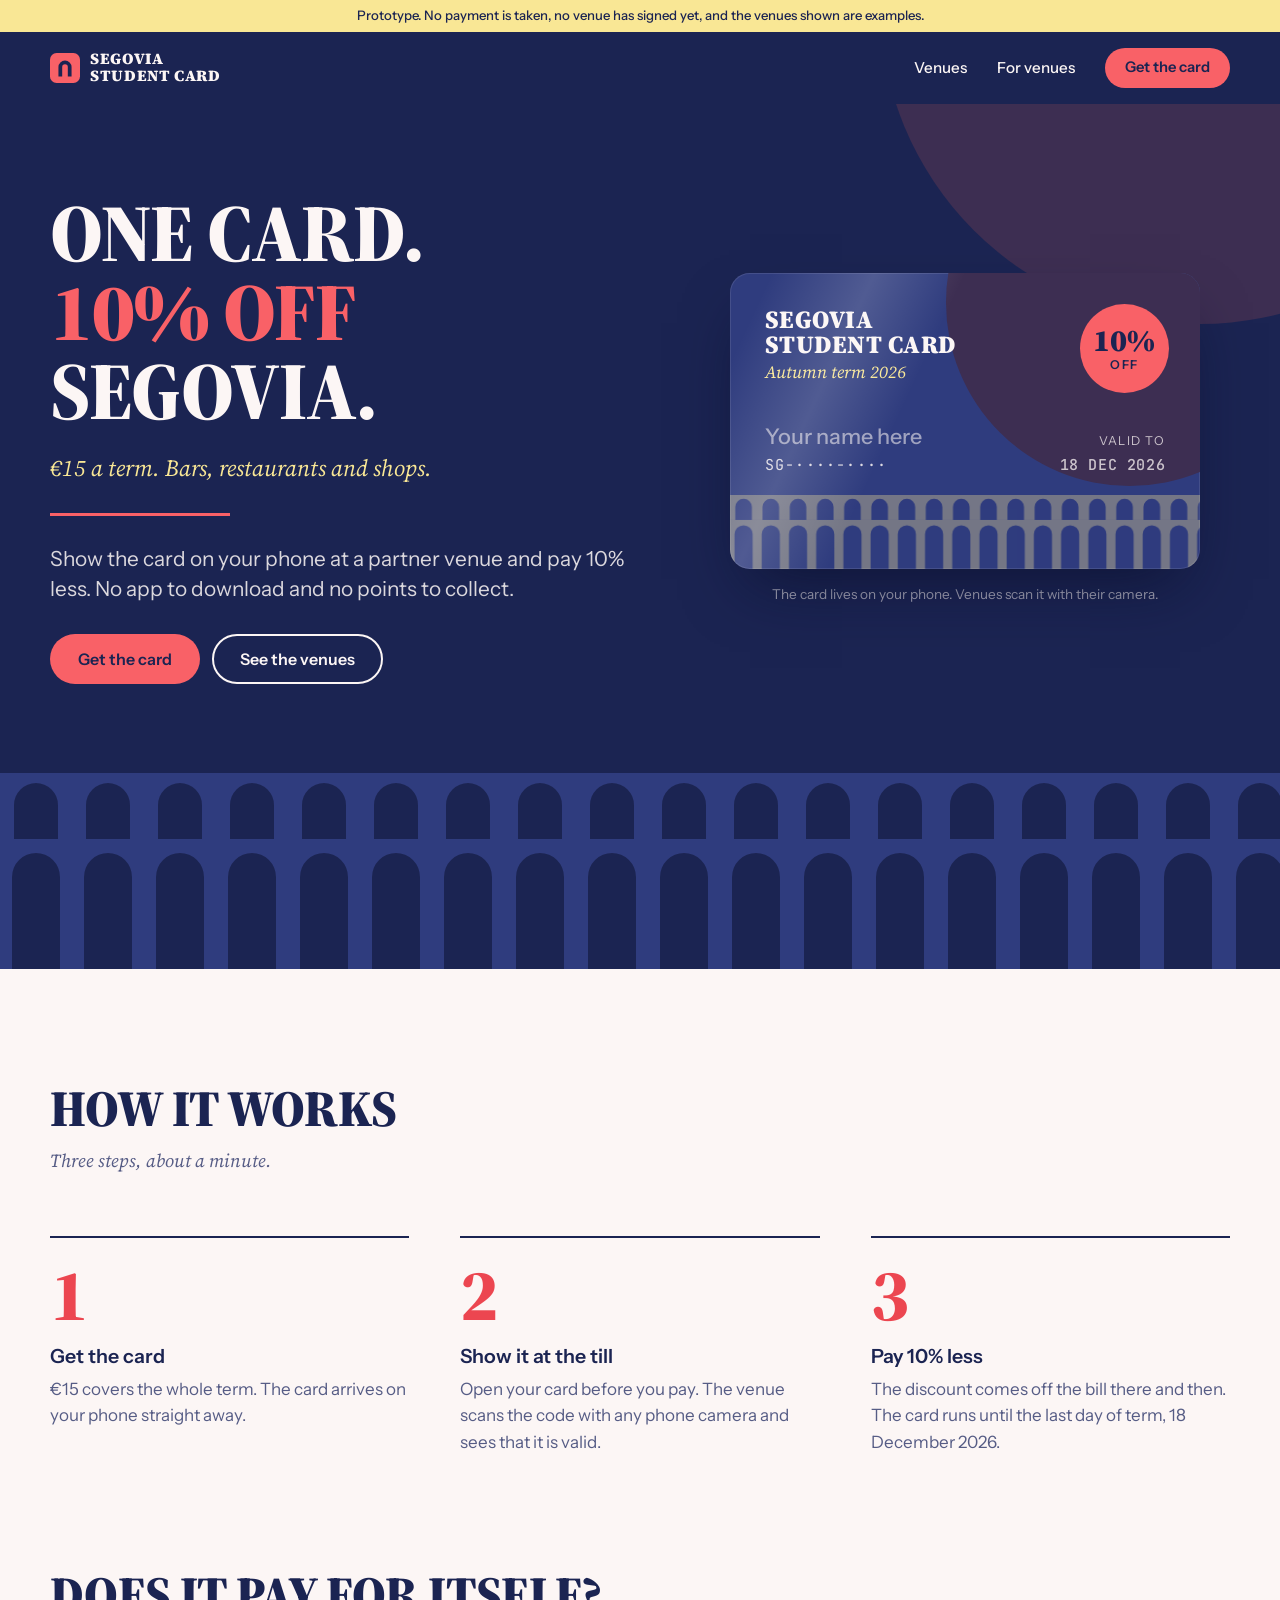
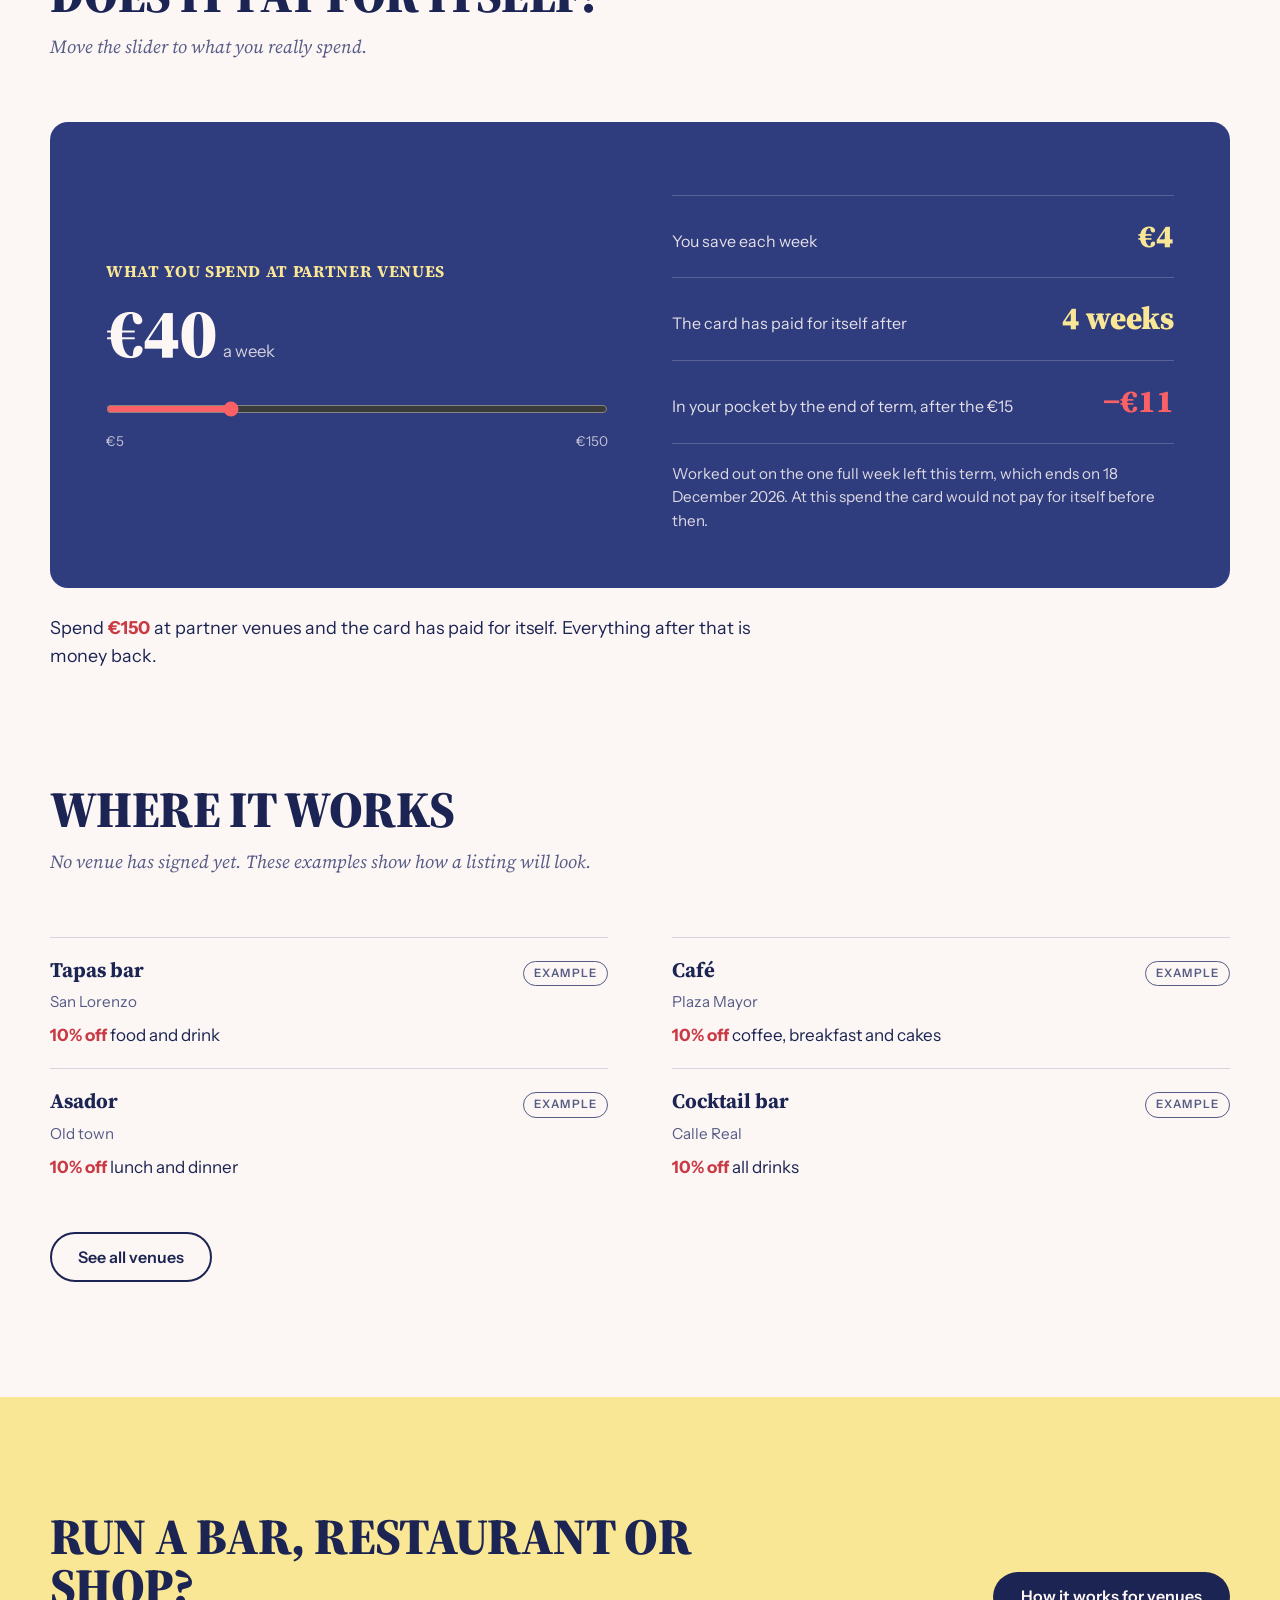
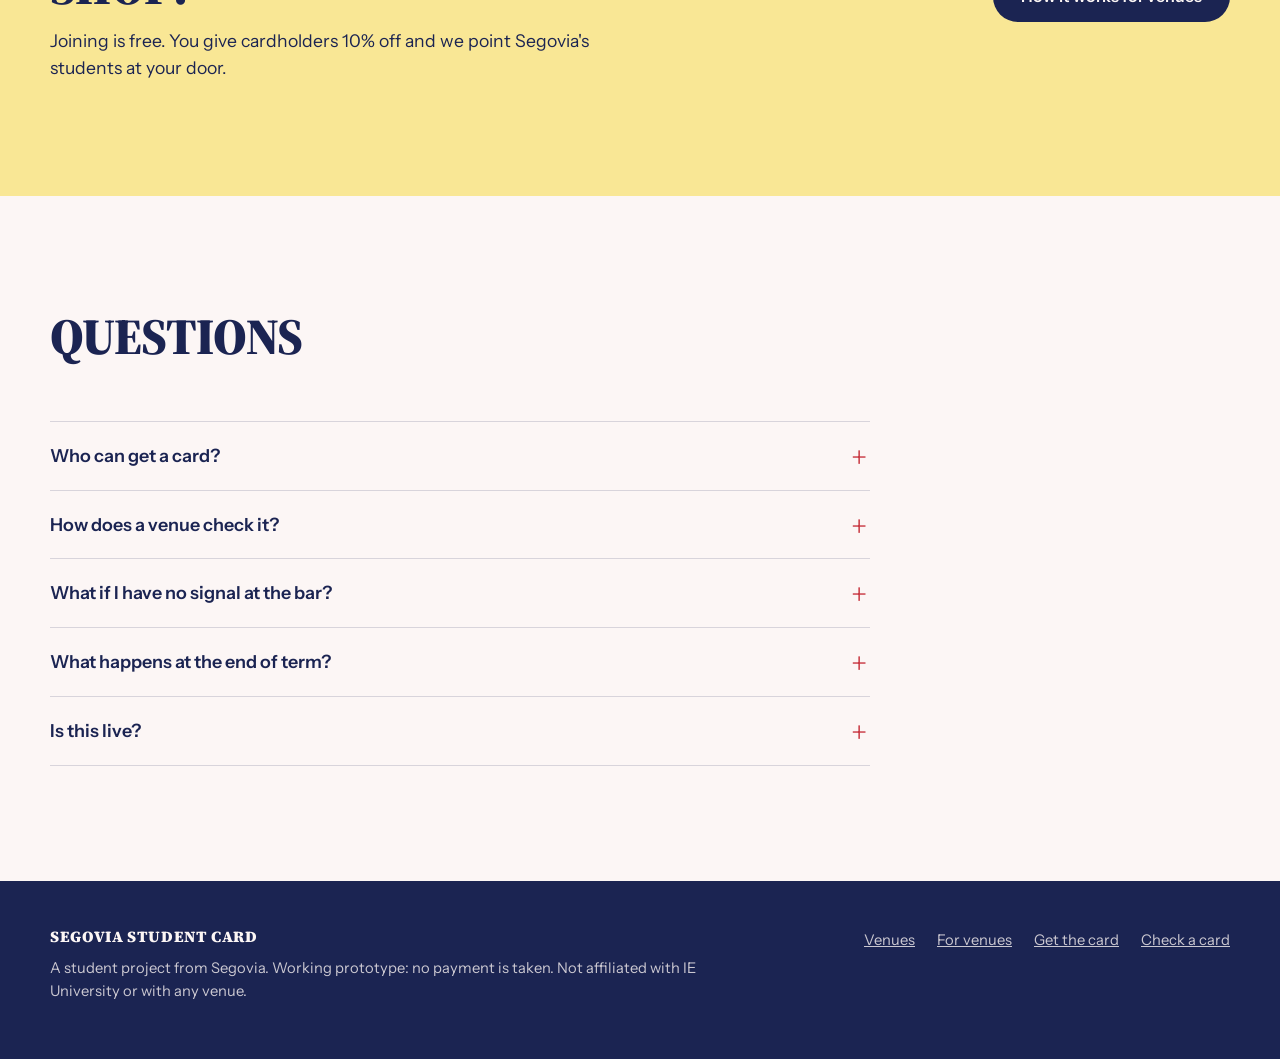
==== commit 92fb9b4d: "Back to a card per term: EUR 15 a term, 10% off Reverts the monthly model. Keeps the renewal wording" ====
--- a/index.html
+++ b/index.html
@@ -4,10 +4,10 @@
   <meta charset="utf-8">
   <meta name="viewport" content="width=device-width, initial-scale=1">
   <title>Segovia Student Card: 10% off bars, restaurants and shops</title>
-  <meta name="description" content="One card for students in Segovia. €5 a month, 10% off at partner bars, restaurants and shops. A working prototype.">
+  <meta name="description" content="One card for students in Segovia. €15 a term, 10% off at partner bars, restaurants and shops. A working prototype.">
   <meta name="theme-color" content="#1B2452">
   <meta property="og:title" content="Segovia Student Card">
-  <meta property="og:description" content="€5 a month. 10% off at partner bars, restaurants and shops in Segovia. Working prototype.">
+  <meta property="og:description" content="€15 a term. 10% off at partner bars, restaurants and shops in Segovia. Working prototype.">
   <meta property="og:type" content="website">
   <link rel="icon" href="assets/icon.svg" type="image/svg+xml">
   <link rel="apple-touch-icon" href="assets/icon-180.png">
@@ -15,7 +15,7 @@
   <link rel="preconnect" href="https://fonts.googleapis.com">
   <link rel="preconnect" href="https://fonts.gstatic.com" crossorigin>
   <link href="https://fonts.googleapis.com/css2?family=Instrument+Sans:wght@400;500;600;700&family=JetBrains+Mono:wght@500&family=Source+Serif+4:ital,opsz,wght@0,8..60,700;0,8..60,900;1,8..60,400&display=swap" rel="stylesheet" crossorigin>
-  <link rel="stylesheet" href="assets/style.css?v=2">
+  <link rel="stylesheet" href="assets/style.css?v=3">
 </head>
 <body>
   <div class="proto" data-proto>Prototype. No payment is taken.</div>
@@ -38,7 +38,7 @@
       <div class="wrap">
         <div>
           <h1 class="display">One card.<br><span class="accent"><span data-fill="discount">10%</span> off</span><br>Segovia.</h1>
-          <p class="kicker"><span data-fill="price">€5</span> a month. Bars, restaurants and shops.</p>
+          <p class="kicker"><span data-fill="price">€15</span> a term. Bars, restaurants and shops.</p>
           <hr class="rule" aria-hidden="true">
           <p class="lede">Show the card on your phone at a partner venue and pay <span data-fill="discount">10%</span> less. No app to download and no points to collect.</p>
           <div class="btn-row">
@@ -64,7 +64,7 @@
           <li>
             <div class="num" aria-hidden="true">1</div>
             <h3>Get the card</h3>
-            <p><span data-fill="price">€5</span> covers one month. The card arrives on your phone straight away.</p>
+            <p><span data-fill="price">€15</span> covers the whole term. The card arrives on your phone straight away.</p>
           </li>
           <li>
             <div class="num" aria-hidden="true">2</div>
@@ -74,7 +74,7 @@
           <li>
             <div class="num" aria-hidden="true">3</div>
             <h3>Pay <span data-fill="discount">10%</span> less</h3>
-            <p>The discount comes off the bill there and then. The card runs for one month from the day you get it.</p>
+            <p>The discount comes off the bill there and then. The card runs until the last day of term, <span data-fill="termEnds">18 December 2026</span>.</p>
           </li>
         </ol>
       </div>
@@ -89,20 +89,20 @@
         <div class="calc">
           <div>
             <label class="calc-label" for="spend">What you spend at partner venues</label>
-            <div class="calc-spend"><span id="spend-out">€100</span><small>a month</small></div>
-            <input id="spend" type="range" min="10" max="400" step="10" value="100">
-            <div class="calc-scale"><span>€10</span><span>€400</span></div>
+            <div class="calc-spend"><span id="spend-out">€40</span><small>a week</small></div>
+            <input id="spend" type="range" min="5" max="150" step="5" value="40">
+            <div class="calc-scale"><span>€5</span><span>€150</span></div>
           </div>
           <div>
             <dl class="calc-out">
-              <div><dt>The card saves you each month</dt><dd id="out-saved"></dd></div>
-              <div><dt>Price of the card each month</dt><dd data-fill="price">€5</dd></div>
-              <div><dt>In your pocket each month</dt><dd id="out-net"></dd></div>
+              <div><dt>You save each week</dt><dd id="out-week"></dd></div>
+              <div><dt>The card has paid for itself after</dt><dd id="out-payback"></dd></div>
+              <div><dt>In your pocket by the end of term, after the <span data-fill="price">€15</span></dt><dd id="out-net"></dd></div>
             </dl>
             <p class="calc-note" id="calc-note"></p>
           </div>
         </div>
-        <p class="calc-plain">Spend <b data-fill="breakEven">€50</b> a month at partner venues and the card has paid for itself. Everything after that is money back.</p>
+        <p class="calc-plain">Spend <b data-fill="breakEven">€150</b> at partner venues and the card has paid for itself. Everything after that is money back.</p>
       </div>
     </section>
 
@@ -148,8 +148,8 @@
             <p>Once you have opened your card on your phone, it is saved there and opens without a connection. The venue's phone needs a connection the first time it checks a card.</p>
           </details>
           <details>
-            <summary>What happens after a month?</summary>
-            <p>The card expires one month after you get it. Once it has expired, a Renew button appears on your card page. Nothing renews or charges by itself.</p>
+            <summary>What happens at the end of term?</summary>
+            <p>The card expires on the last day of term. You buy a new one for the next term.</p>
           </details>
           <details>
             <summary>Is this live?</summary>
@@ -175,9 +175,9 @@
     </div>
   </footer>
 
-  <script src="assets/config.js?v=2"></script>
-  <script src="assets/core.js?v=2"></script>
-  <script src="assets/app.js?v=2"></script>
+  <script src="assets/config.js?v=3"></script>
+  <script src="assets/core.js?v=3"></script>
+  <script src="assets/app.js?v=3"></script>
   <script>
     (function () {
       var App = window.SSCApp, SSC = window.SSC, config = App.config;
@@ -186,18 +186,26 @@
       document.getElementById('hero-card').innerHTML = App.cardFace(mine ? mine.card : null);
       App.enableTilt();
 
+      var weeks = SSC.weeksLeft(config.term.ends, new Date());
+      var days = SSC.daysLeft(config.term.ends, new Date());
       var slider = document.getElementById('spend');
       function renderMaths() {
         var spend = Number(slider.value);
-        var m = SSC.monthMaths(spend, config.price, config.discount);
-        slider.setAttribute('aria-valuetext', SSC.formatEuros(spend) + ' a month');
+        var m = SSC.termMaths(spend, weeks, config.price, config.discount);
         document.getElementById('spend-out').textContent = SSC.formatEuros(spend);
-        document.getElementById('out-saved').textContent = SSC.formatEuros(m.saved);
+        document.getElementById('out-week').textContent = SSC.formatEuros(m.perWeek);
+        slider.setAttribute('aria-valuetext', SSC.formatEuros(spend) + ' a week');
+        // With no full week left there is nothing to pay back in, so no number is shown.
+        document.getElementById('out-payback').textContent = weeks === 0 ? 'n/a'
+          : (m.weeksToPayBack === 1 ? '1 week' : m.weeksToPayBack + ' weeks');
         var net = document.getElementById('out-net');
-        net.textContent = (m.net < 0 ? '\u2212' : '') + SSC.formatEuros(Math.abs(m.net));
+        net.textContent = (m.net < 0 ? '−' : '') + SSC.formatEuros(Math.abs(m.net));
         net.classList.toggle('is-neg', m.net < 0);
-        document.getElementById('calc-note').textContent = m.paysBack ? ''
-          : 'At this spend the card costs more than it saves.';
+        document.getElementById('calc-note').textContent = weeks === 0
+          ? (days === 0 ? 'This term has ended, so there are no weeks left to save in.'
+            : 'There is less than a full week left this term, which ends on ' + SSC.formatDate(config.term.ends) + '.')
+          : 'Worked out on the ' + (weeks === 1 ? 'one full week' : weeks + ' full weeks') + ' left this term, which ends on ' + SSC.formatDate(config.term.ends) + '.' +
+            (m.paysBackInTime ? '' : ' At this spend the card would not pay for itself before then.');
       }
       slider.addEventListener('input', renderMaths);
       renderMaths();
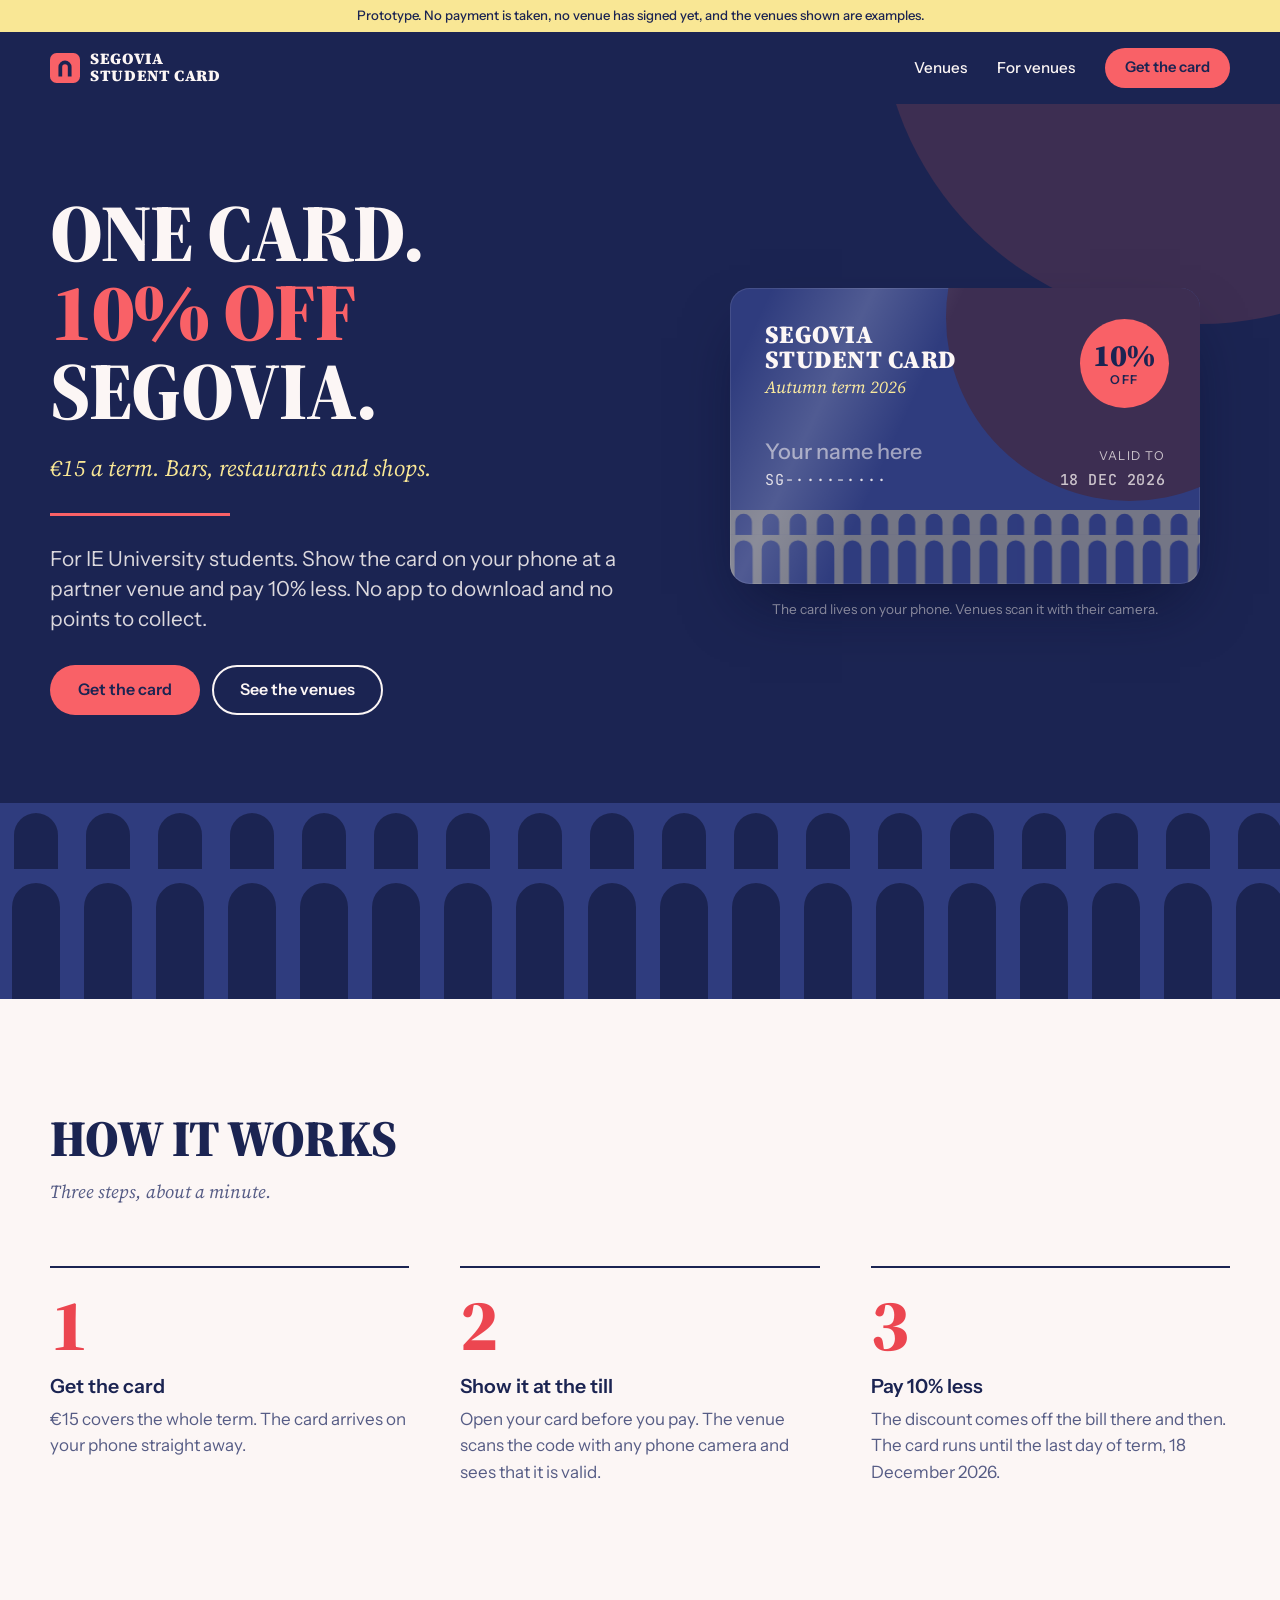
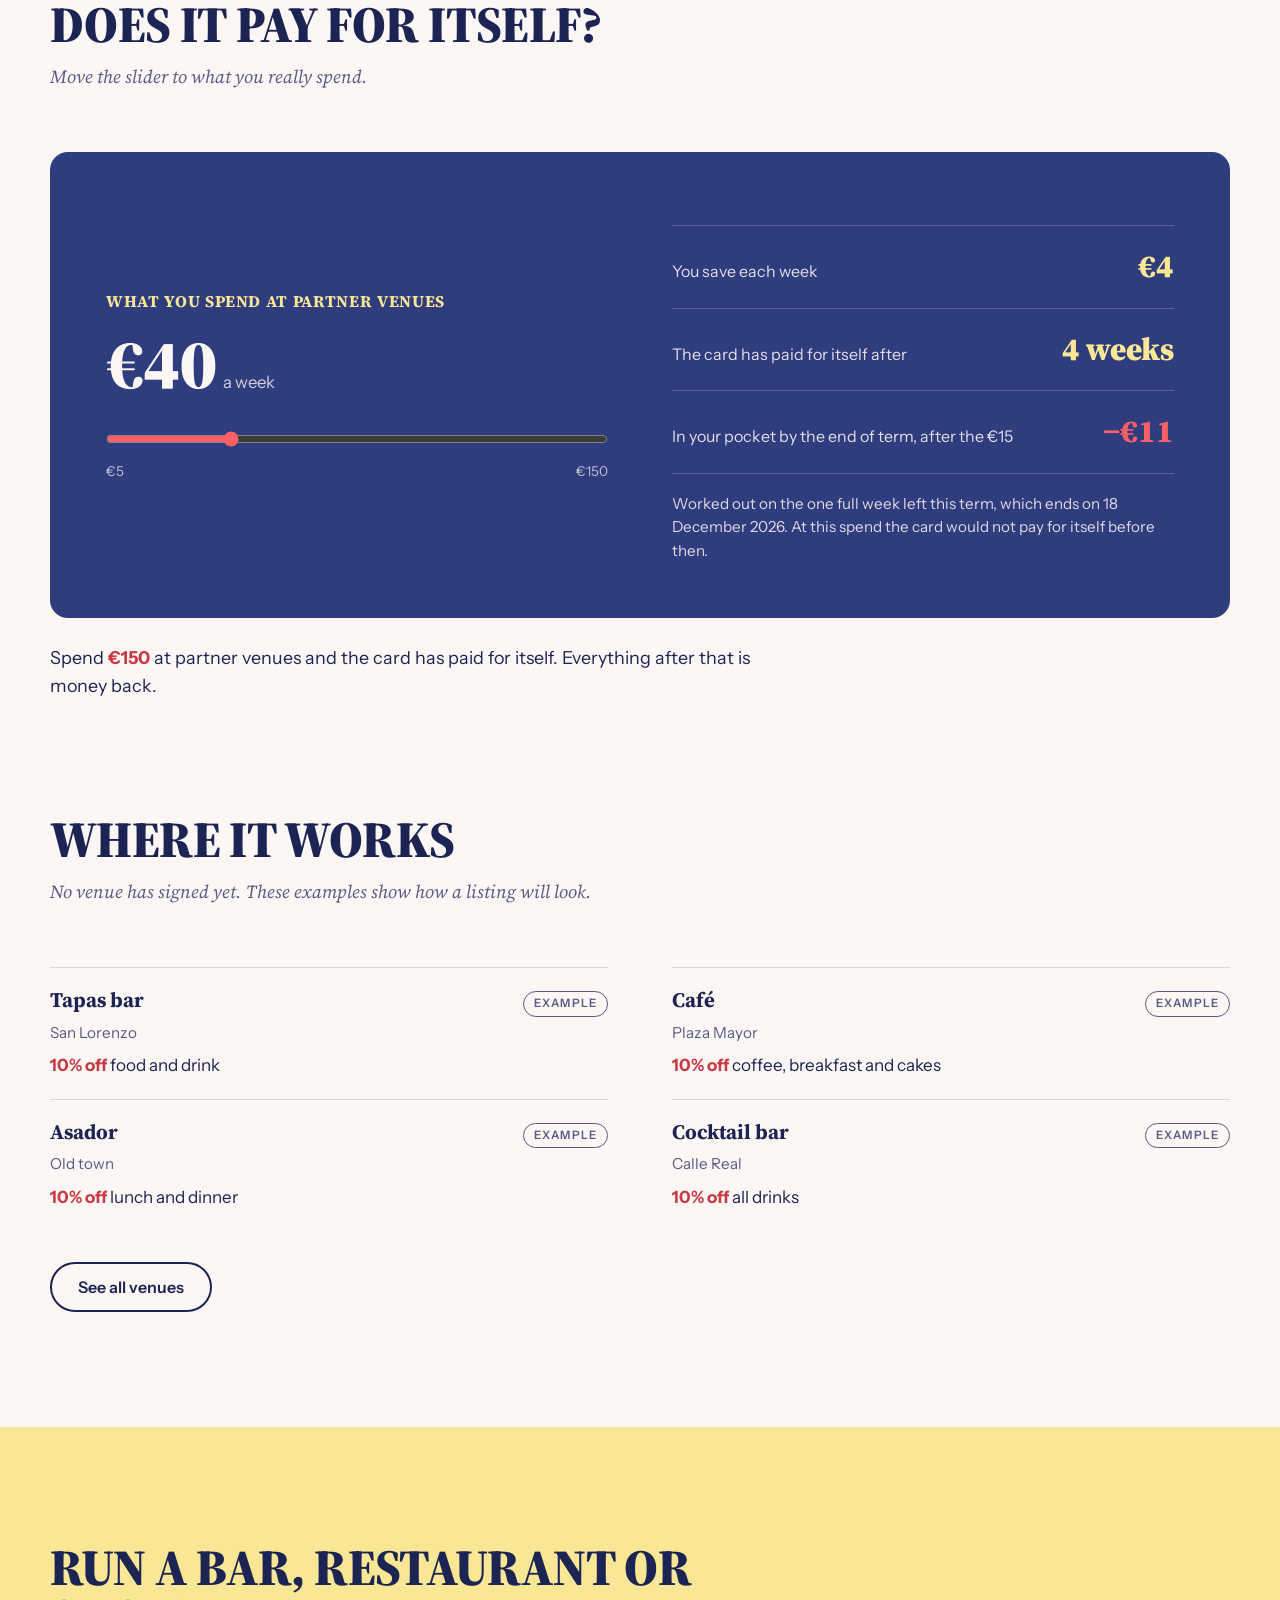
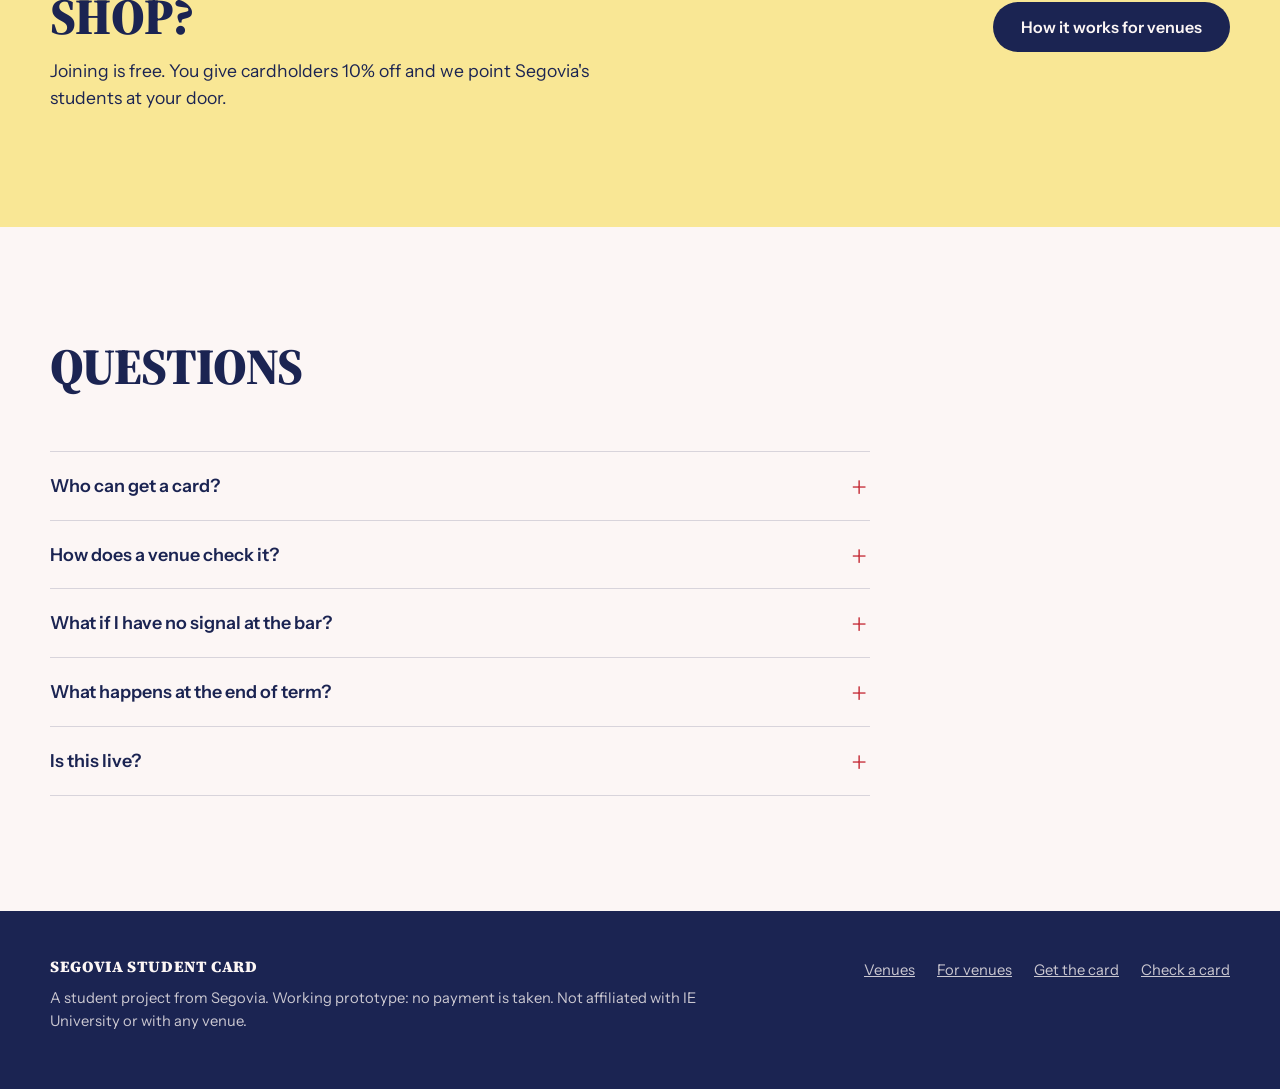
==== commit a15edbde: "IE University students only: an IE student email is needed to get a card The prototype checks the ad" ====
--- a/index.html
+++ b/index.html
@@ -4,10 +4,10 @@
   <meta charset="utf-8">
   <meta name="viewport" content="width=device-width, initial-scale=1">
   <title>Segovia Student Card: 10% off bars, restaurants and shops</title>
-  <meta name="description" content="One card for students in Segovia. €15 a term, 10% off at partner bars, restaurants and shops. A working prototype.">
+  <meta name="description" content="One card for IE University students in Segovia. €15 a term, 10% off at partner bars, restaurants and shops. A working prototype.">
   <meta name="theme-color" content="#1B2452">
   <meta property="og:title" content="Segovia Student Card">
-  <meta property="og:description" content="€15 a term. 10% off at partner bars, restaurants and shops in Segovia. Working prototype.">
+  <meta property="og:description" content="For IE University students. €15 a term. 10% off at partner bars, restaurants and shops in Segovia. Working prototype.">
   <meta property="og:type" content="website">
   <link rel="icon" href="assets/icon.svg" type="image/svg+xml">
   <link rel="apple-touch-icon" href="assets/icon-180.png">
@@ -40,7 +40,7 @@
           <h1 class="display">One card.<br><span class="accent"><span data-fill="discount">10%</span> off</span><br>Segovia.</h1>
           <p class="kicker"><span data-fill="price">€15</span> a term. Bars, restaurants and shops.</p>
           <hr class="rule" aria-hidden="true">
-          <p class="lede">Show the card on your phone at a partner venue and pay <span data-fill="discount">10%</span> less. No app to download and no points to collect.</p>
+          <p class="lede">For IE University students. Show the card on your phone at a partner venue and pay <span data-fill="discount">10%</span> less. No app to download and no points to collect.</p>
           <div class="btn-row">
             <a class="btn btn-primary" data-cta href="join/">Get the card</a>
             <a class="btn btn-ghost" href="venues/">See the venues</a>
@@ -137,7 +137,7 @@
         <div class="faq">
           <details>
             <summary>Who can get a card?</summary>
-            <p>Any student living in Segovia. A venue may ask to see your student ID next to the card, and the names have to match.</p>
+            <p>IE University students in Segovia only. You need your IE student email, ending @student.ie.edu, to get one. A venue may ask to see your student ID next to the card, and the names have to match.</p>
           </details>
           <details>
             <summary>How does a venue check it?</summary>
@@ -153,7 +153,7 @@
           </details>
           <details>
             <summary>Is this live?</summary>
-            <p>Not yet. This is a working prototype built for a student pitch. You can issue yourself a card and scan it, but no money is taken and no venue has agreed a discount yet.</p>
+            <p>Not yet. This is a working prototype built for a student pitch. You can issue yourself a card and scan it, but no money is taken, no venue has agreed a discount yet, and the prototype cannot yet confirm that an IE email address is really yours.</p>
           </details>
         </div>
       </div>
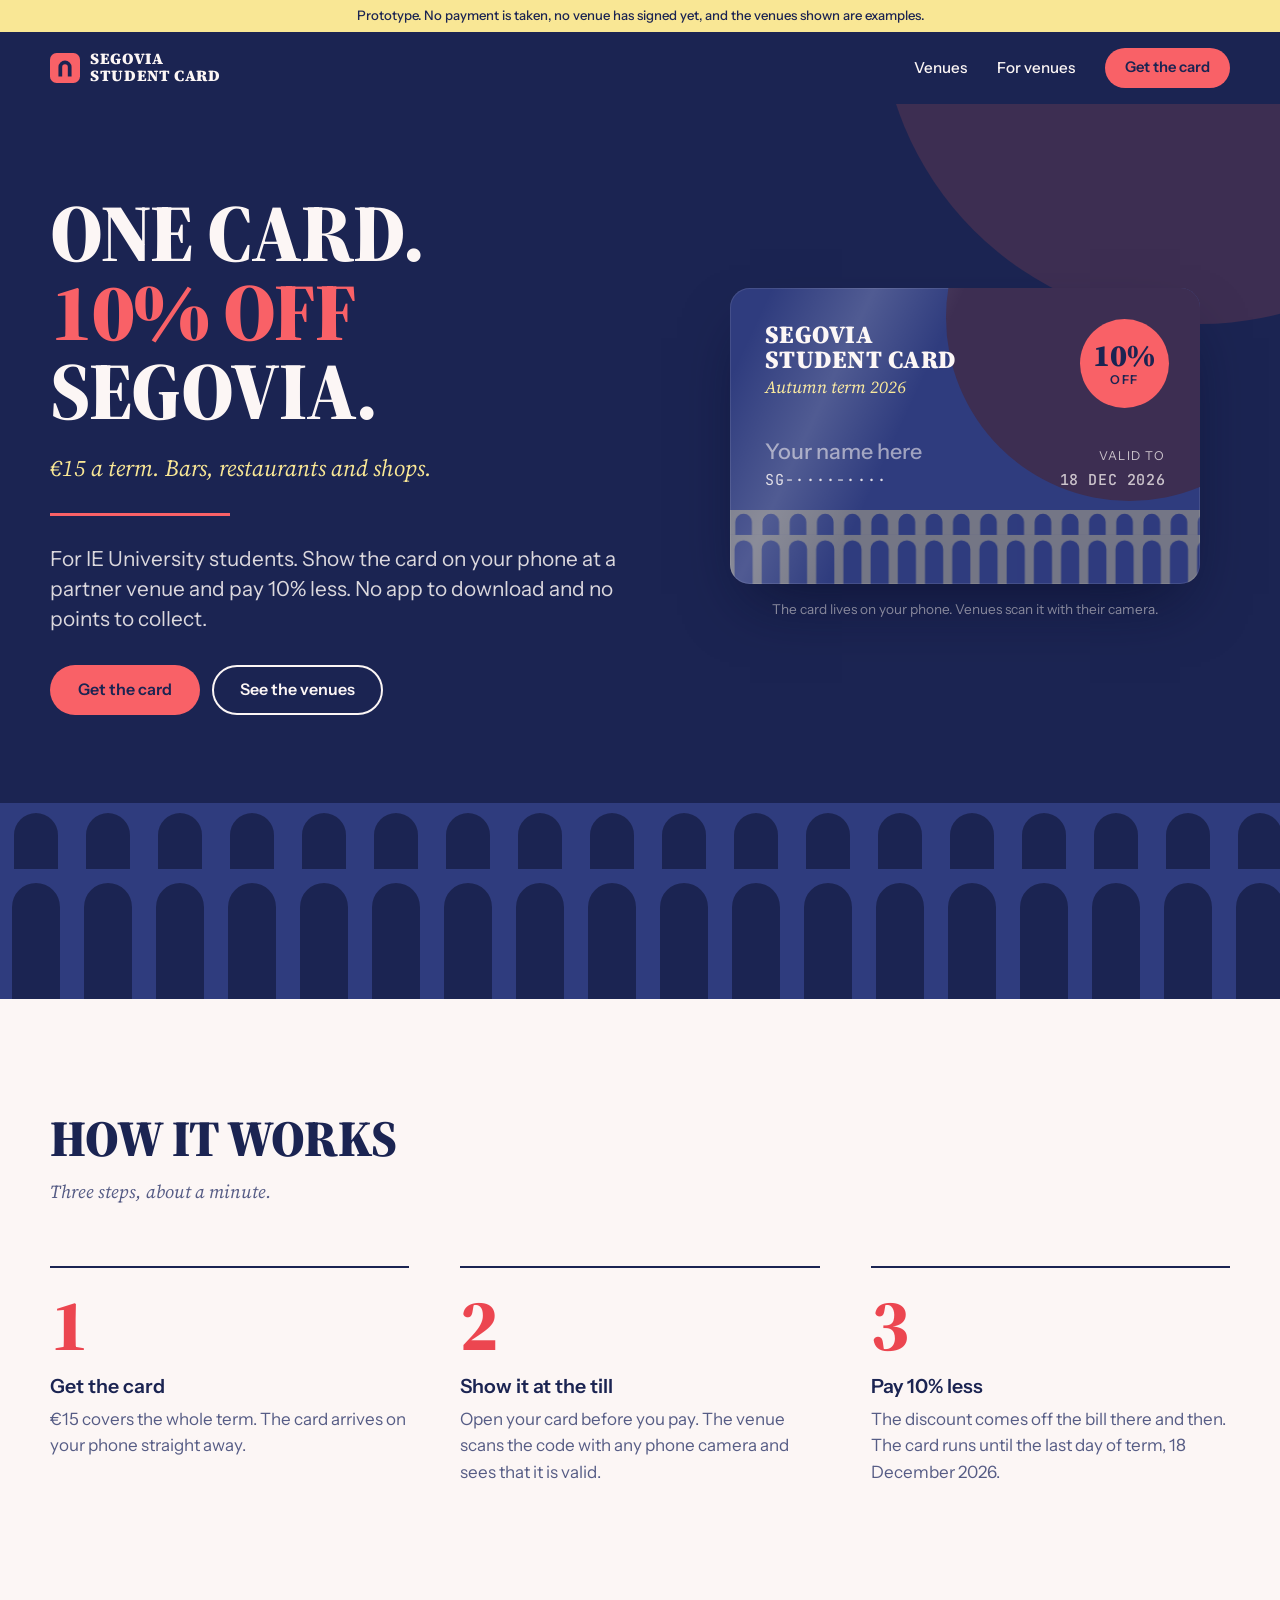
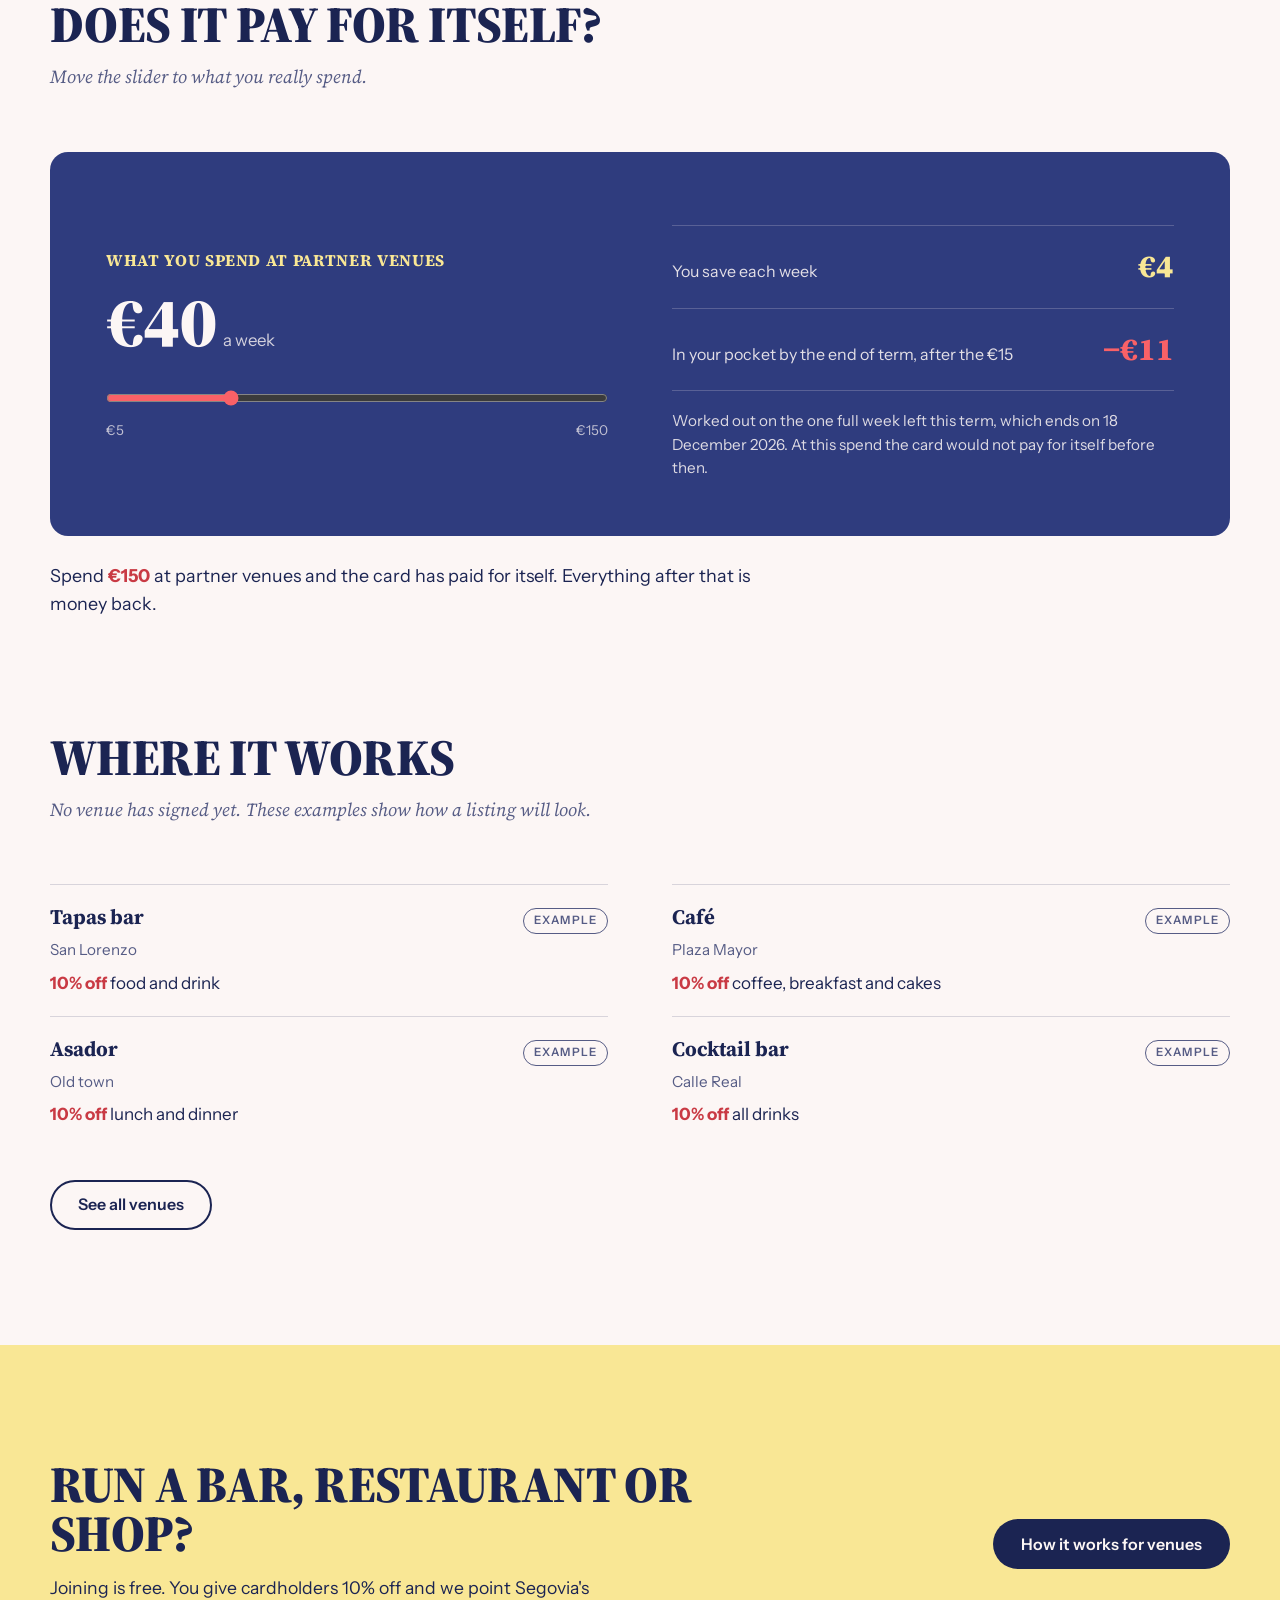
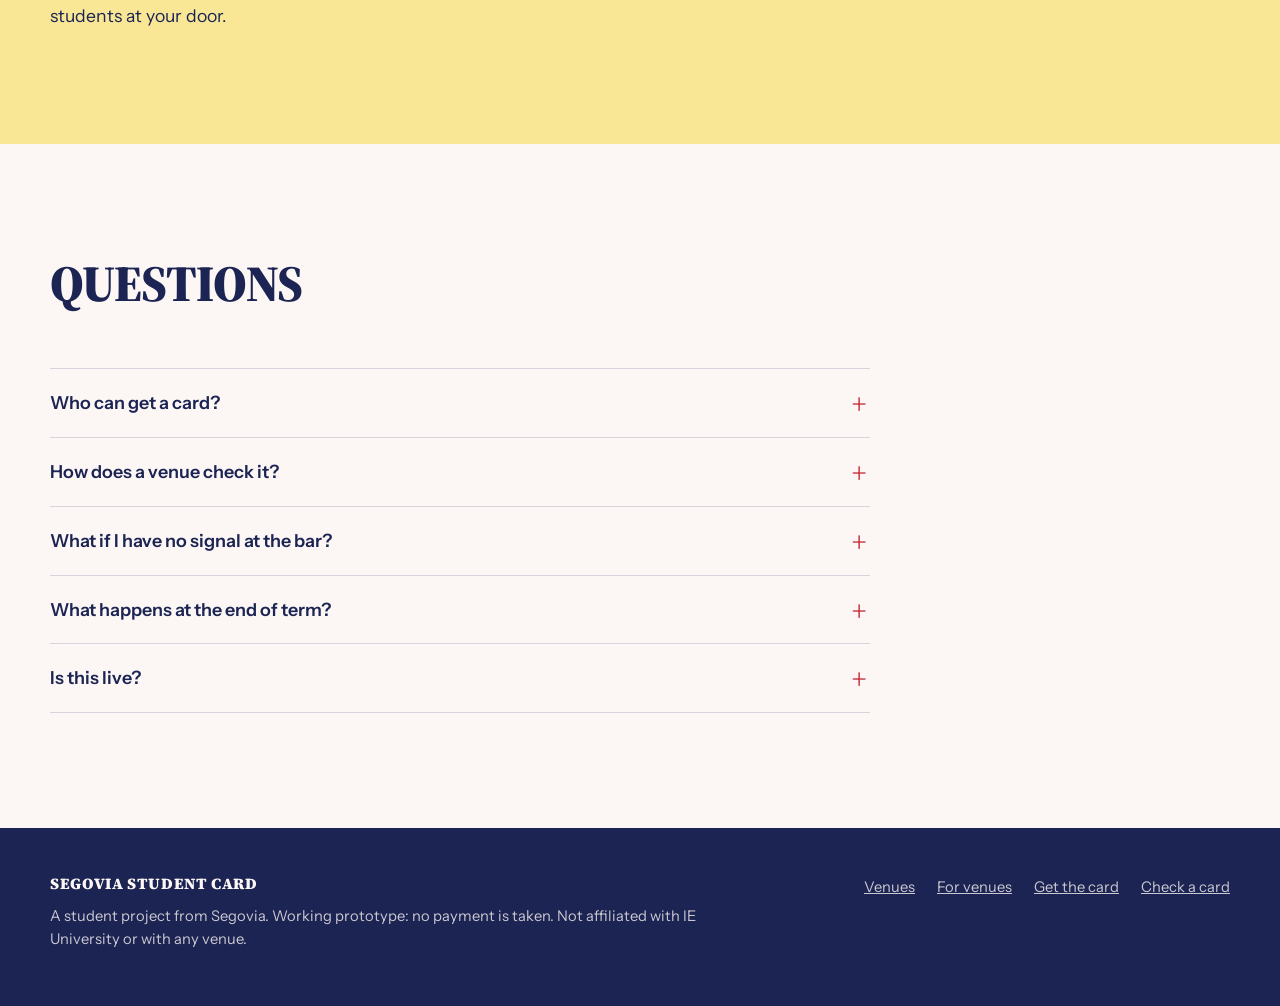
==== commit d44e50ac: "Calculator: drop the weeks-to-pay-back row Co-Authored-By: Claude Fable 5.1 <noreply@anthropic.com>" ====
--- a/index.html
+++ b/index.html
@@ -96,7 +96,6 @@
           <div>
             <dl class="calc-out">
               <div><dt>You save each week</dt><dd id="out-week"></dd></div>
-              <div><dt>The card has paid for itself after</dt><dd id="out-payback"></dd></div>
               <div><dt>In your pocket by the end of term, after the <span data-fill="price">€15</span></dt><dd id="out-net"></dd></div>
             </dl>
             <p class="calc-note" id="calc-note"></p>
@@ -195,9 +194,6 @@
         document.getElementById('spend-out').textContent = SSC.formatEuros(spend);
         document.getElementById('out-week').textContent = SSC.formatEuros(m.perWeek);
         slider.setAttribute('aria-valuetext', SSC.formatEuros(spend) + ' a week');
-        // With no full week left there is nothing to pay back in, so no number is shown.
-        document.getElementById('out-payback').textContent = weeks === 0 ? 'n/a'
-          : (m.weeksToPayBack === 1 ? '1 week' : m.weeksToPayBack + ' weeks');
         var net = document.getElementById('out-net');
         net.textContent = (m.net < 0 ? '−' : '') + SSC.formatEuros(Math.abs(m.net));
         net.classList.toggle('is-neg', m.net < 0);
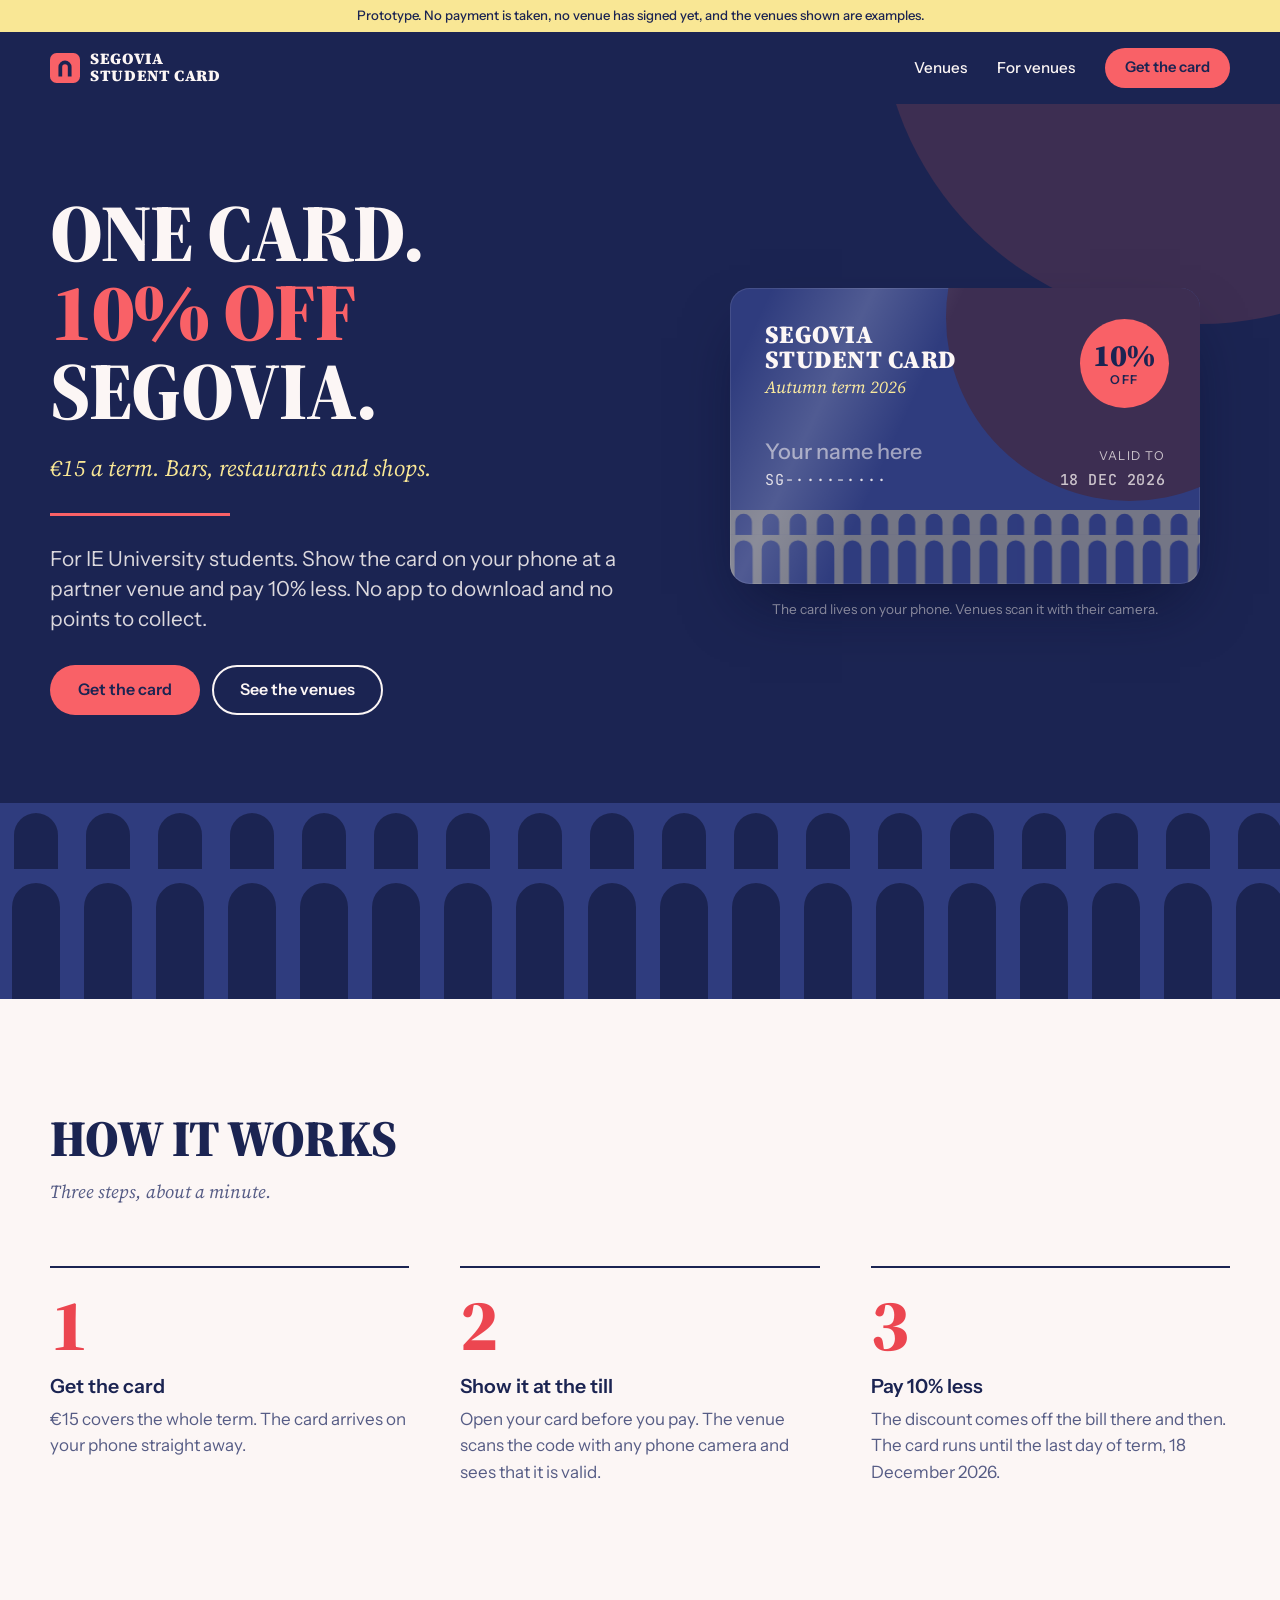
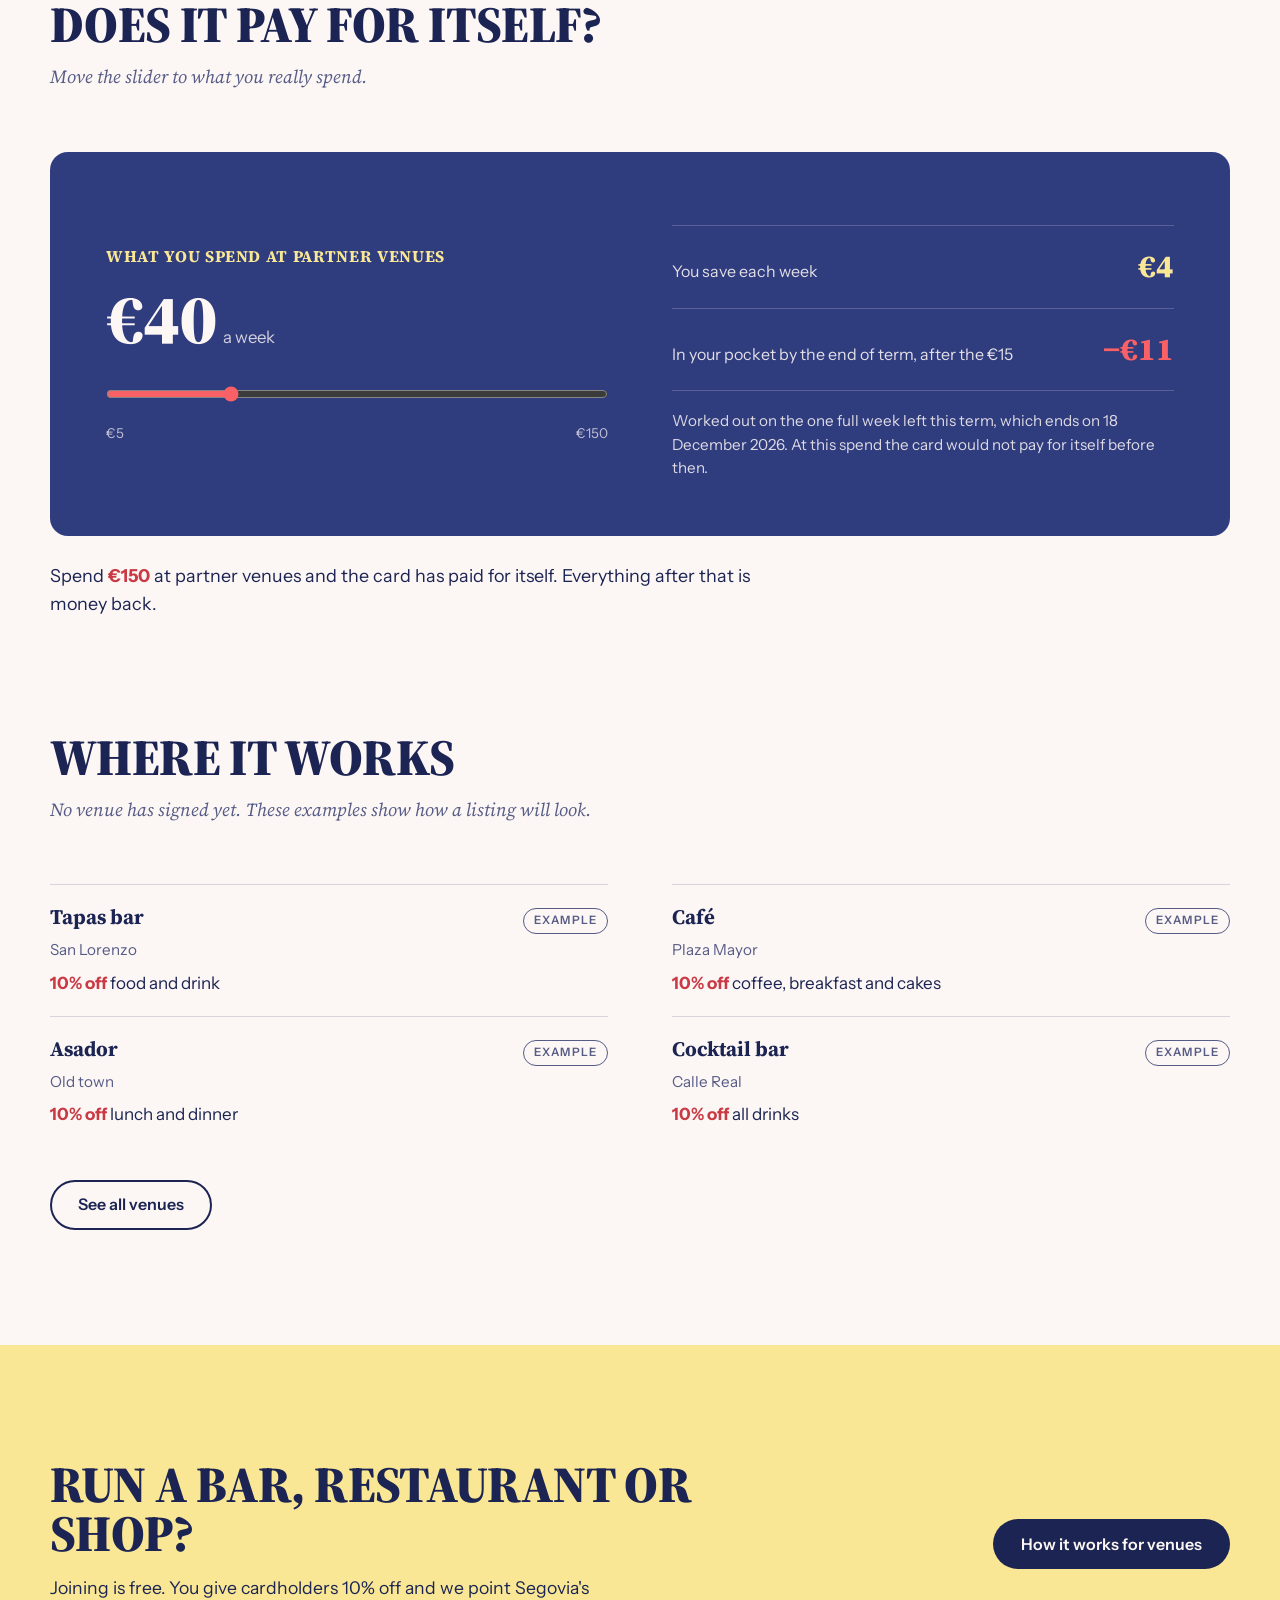
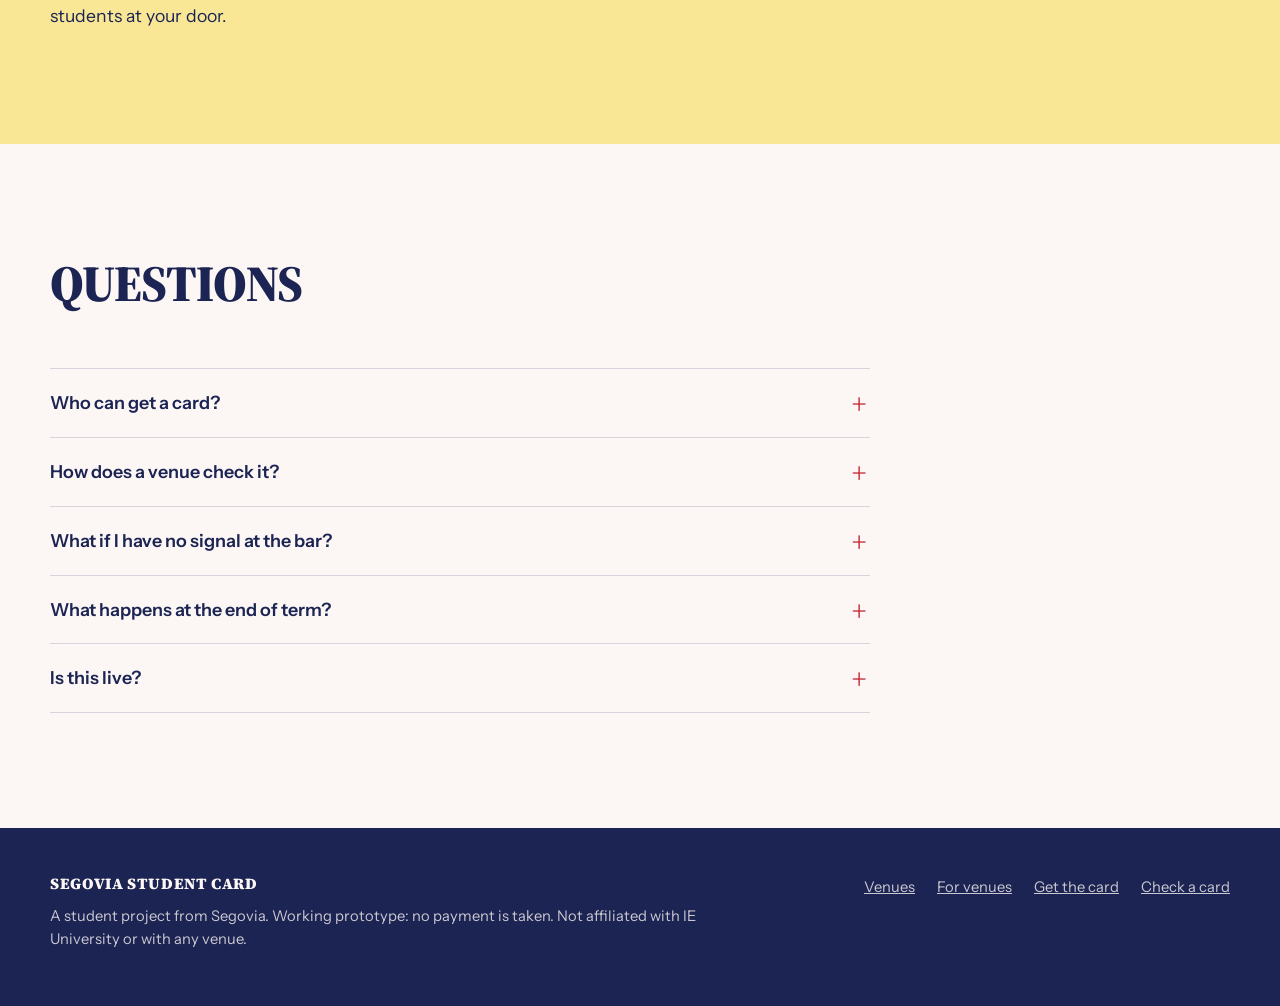
==== commit a4af586e: "Phones: QR first and on the first screen, thumb-sized slider and checkbox Co-Authored-By: Claude Fab" ====
--- a/index.html
+++ b/index.html
@@ -15,7 +15,7 @@
   <link rel="preconnect" href="https://fonts.googleapis.com">
   <link rel="preconnect" href="https://fonts.gstatic.com" crossorigin>
   <link href="https://fonts.googleapis.com/css2?family=Instrument+Sans:wght@400;500;600;700&family=JetBrains+Mono:wght@500&family=Source+Serif+4:ital,opsz,wght@0,8..60,700;0,8..60,900;1,8..60,400&display=swap" rel="stylesheet" crossorigin>
-  <link rel="stylesheet" href="assets/style.css?v=3">
+  <link rel="stylesheet" href="assets/style.css?v=4">
 </head>
 <body>
   <div class="proto" data-proto>Prototype. No payment is taken.</div>
@@ -174,9 +174,9 @@
     </div>
   </footer>
 
-  <script src="assets/config.js?v=3"></script>
-  <script src="assets/core.js?v=3"></script>
-  <script src="assets/app.js?v=3"></script>
+  <script src="assets/config.js?v=4"></script>
+  <script src="assets/core.js?v=4"></script>
+  <script src="assets/app.js?v=4"></script>
   <script>
     (function () {
       var App = window.SSCApp, SSC = window.SSC, config = App.config;
--- a/assets/style.css
+++ b/assets/style.css
@@ -237,7 +237,7 @@
 .calc-label { font-family: var(--serif); font-weight: 700; text-transform: uppercase; letter-spacing: 0.04em; color: var(--butter); font-size: 1.02rem; }
 .calc-spend { font-family: var(--serif); font-weight: 900; font-size: clamp(3rem, 6vw, 4.4rem); line-height: 1; margin: 14px 0 4px; }
 .calc-spend small { font-family: var(--sans); font-weight: 400; font-size: 1.05rem; opacity: 0.8; margin-left: 6px; }
-.calc input[type='range'] { width: 100%; margin: 22px 0 8px; accent-color: var(--coral); height: 28px; cursor: pointer; }
+.calc input[type='range'] { width: 100%; margin: 14px 0 0; accent-color: var(--coral); height: 44px; cursor: pointer; }
 .calc-scale { display: flex; justify-content: space-between; font-size: 0.85rem; opacity: 0.7; }
 .calc-out { display: grid; gap: 0; }
 .calc-out div { display: flex; justify-content: space-between; align-items: baseline; gap: 16px; padding: 16px 0; border-top: 1px solid var(--line-light); }
@@ -321,8 +321,8 @@
 }
 .field input[aria-invalid='true'] { border-color: var(--bad); }
 .err { color: var(--bad); font-size: 0.9rem; margin-top: 6px; font-weight: 500; }
-.check { display: flex; gap: 12px; align-items: flex-start; margin-bottom: 26px; }
-.check input { width: 22px; height: 22px; margin: 2px 0 0; accent-color: var(--navy-700); flex: none; }
+.check { display: flex; gap: 12px; align-items: center; min-height: 44px; margin-bottom: 20px; cursor: pointer; }
+.check input { width: 24px; height: 24px; margin: 0; accent-color: var(--navy-700); flex: none; }
 .order { border-top: 2px solid var(--ink); border-bottom: 1px solid var(--line); padding: 18px 0; margin-bottom: 22px; display: flex; justify-content: space-between; gap: 16px; align-items: baseline; }
 .order b { font-family: var(--serif); font-size: 1.6rem; font-weight: 900; }
 .order span small { display: block; color: var(--muted); font-size: 0.92rem; }
@@ -406,9 +406,14 @@
   .join-side { position: static; max-width: 420px; }
   .steps, .deal { grid-template-columns: minmax(0, 1fr); gap: 28px; }
   .venue-list { grid-template-columns: minmax(0, 1fr); }
-  /* Keep the code on the first screen of a phone: that is what the venue needs. */
+  /* On a phone the code comes first and has to fit the first screen, which in Safari is only
+     about 550 to 660px tall once the browser's own bars are counted. The venue needs the code;
+     the card face is one scroll below it. */
+  .wallet { padding-top: 18px; }
   .wallet-card, .scan { max-width: 320px; }
-  .scan { padding: 16px; }
+  .scan { padding: 14px 16px; order: -1; }
+  .scan h2 { margin-bottom: 8px; }
+  .scan p { margin-top: 6px; }
   .wallet .wrap { gap: 22px; }
 }
 @media (max-width: 700px) {
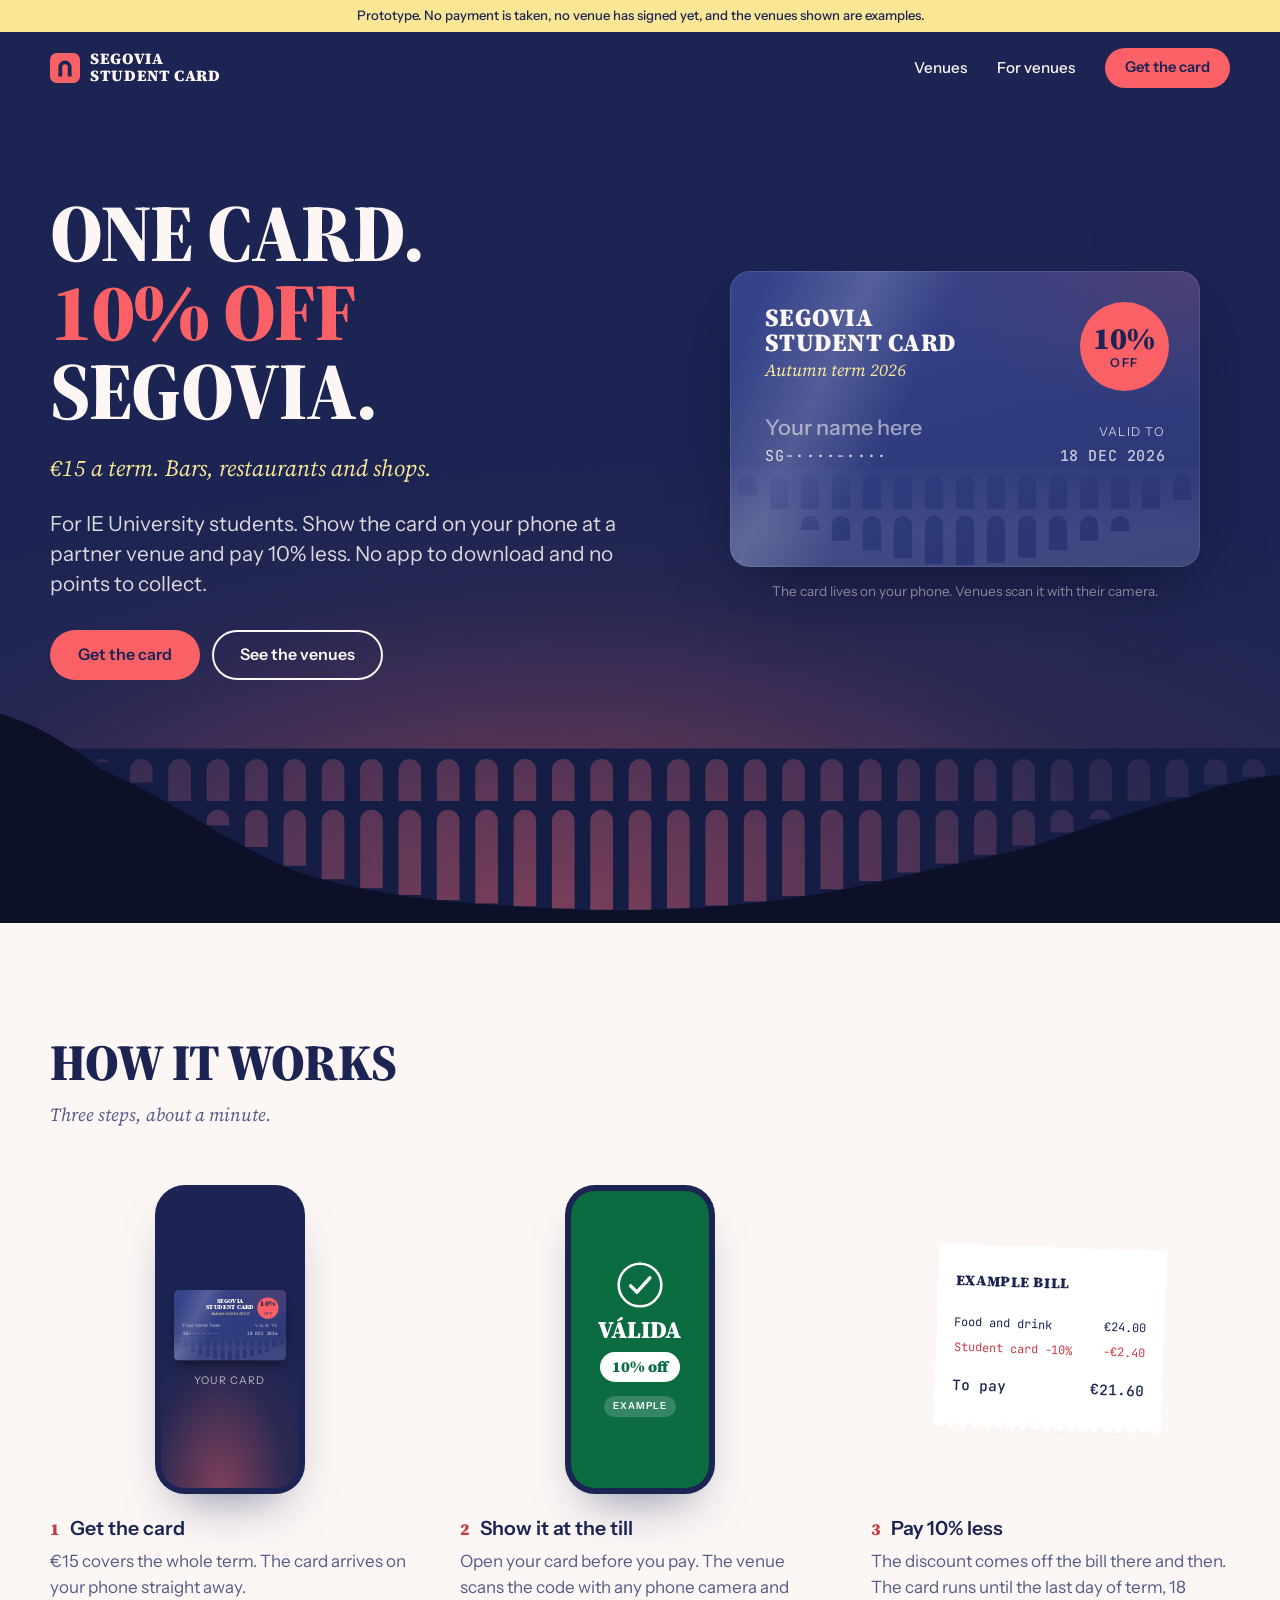
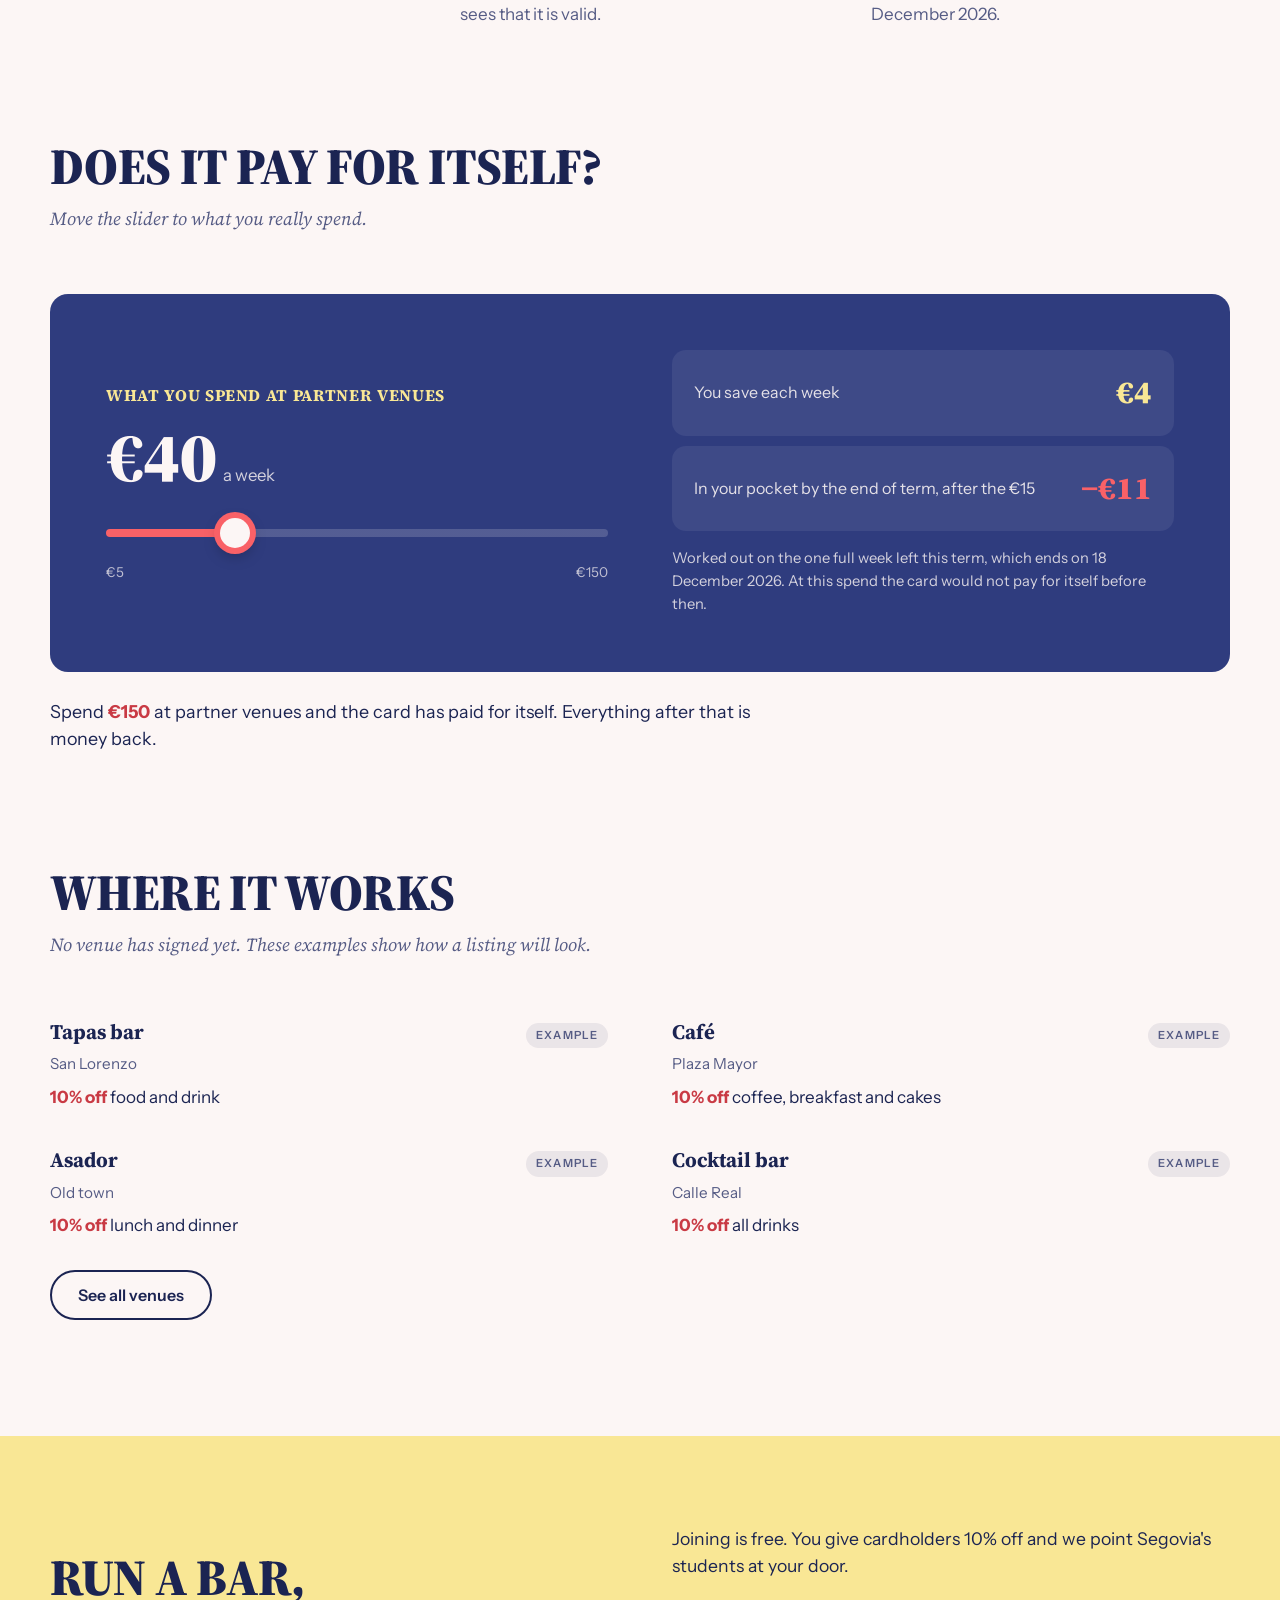
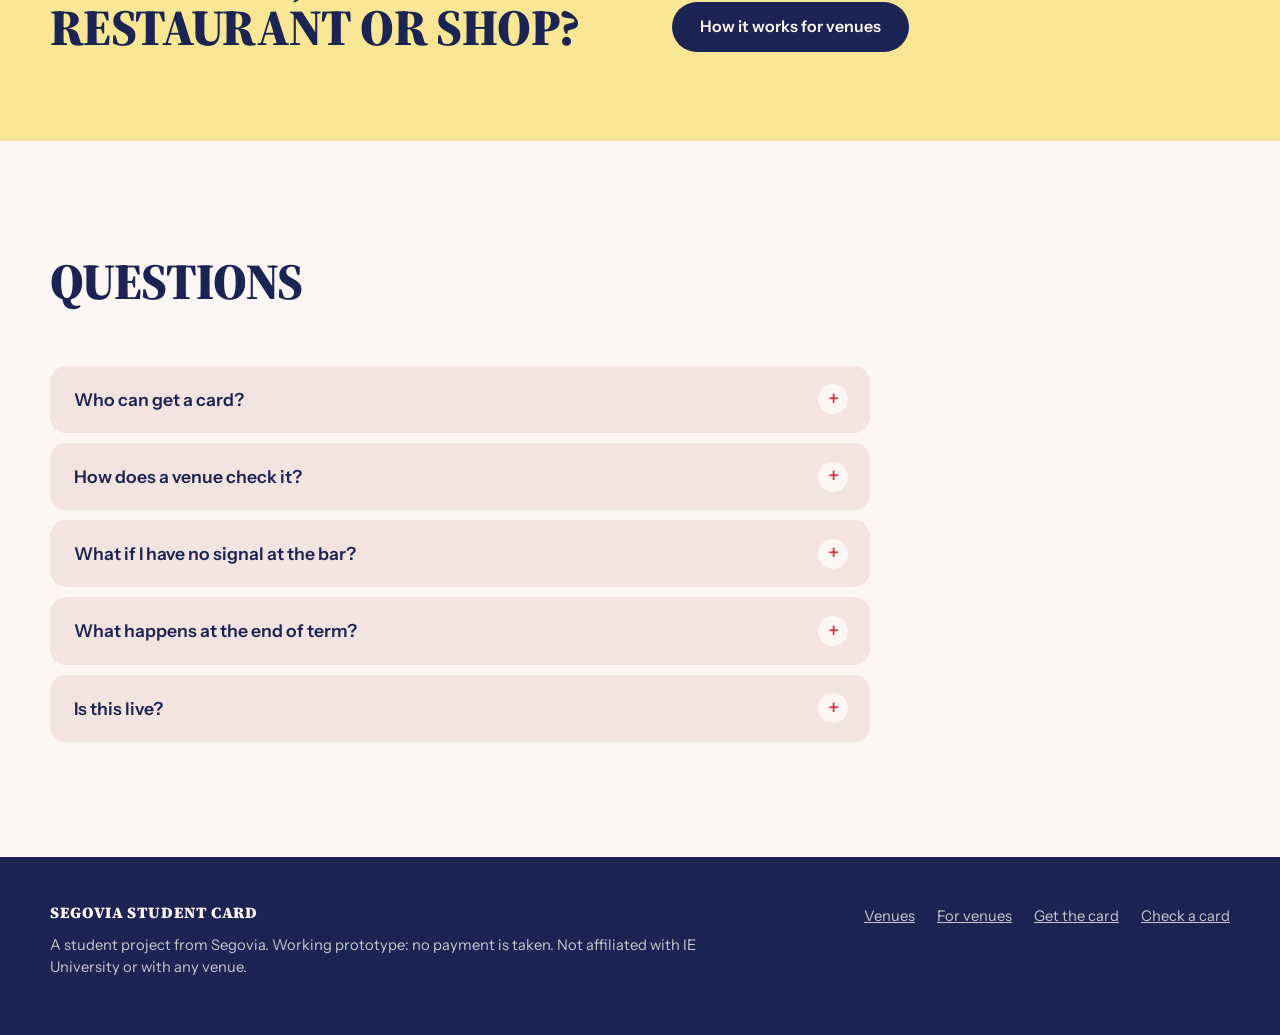
==== commit dbe63a40: "Refresh the look: a drawn aqueduct at dusk, the real objects in How it works - The aqueduct is drawn" ====
--- a/index.html
+++ b/index.html
@@ -15,7 +15,7 @@
   <link rel="preconnect" href="https://fonts.googleapis.com">
   <link rel="preconnect" href="https://fonts.gstatic.com" crossorigin>
   <link href="https://fonts.googleapis.com/css2?family=Instrument+Sans:wght@400;500;600;700&family=JetBrains+Mono:wght@500&family=Source+Serif+4:ital,opsz,wght@0,8..60,700;0,8..60,900;1,8..60,400&display=swap" rel="stylesheet" crossorigin>
-  <link rel="stylesheet" href="assets/style.css?v=4">
+  <link rel="stylesheet" href="assets/style.css?v=5">
 </head>
 <body>
   <div class="proto" data-proto>Prototype. No payment is taken.</div>
@@ -39,7 +39,6 @@
         <div>
           <h1 class="display">One card.<br><span class="accent"><span data-fill="discount">10%</span> off</span><br>Segovia.</h1>
           <p class="kicker"><span data-fill="price">€15</span> a term. Bars, restaurants and shops.</p>
-          <hr class="rule" aria-hidden="true">
           <p class="lede">For IE University students. Show the card on your phone at a partner venue and pay <span data-fill="discount">10%</span> less. No app to download and no points to collect.</p>
           <div class="btn-row">
             <a class="btn btn-primary" data-cta href="join/">Get the card</a>
@@ -51,7 +50,7 @@
           <p class="card-caption">The card lives on your phone. Venues scan it with their camera.</p>
         </div>
       </div>
-      <div class="aqueduct" data-aqueduct="#2F3C7E"></div>
+      <div class="aqueduct" data-aqueduct="hero"></div>
     </section>
 
     <section class="section on-cream" id="how">
@@ -62,18 +61,34 @@
         </div>
         <ol class="steps">
           <li>
-            <div class="num" aria-hidden="true">1</div>
-            <h3>Get the card</h3>
+            <div class="step-art" aria-hidden="true">
+              <div class="handset"><div class="handset-screen"><div class="mini-card" id="step-card"></div><small>Your card</small></div></div>
+            </div>
+            <h3><span class="num" aria-hidden="true">1</span>Get the card</h3>
             <p><span data-fill="price">€15</span> covers the whole term. The card arrives on your phone straight away.</p>
           </li>
           <li>
-            <div class="num" aria-hidden="true">2</div>
-            <h3>Show it at the till</h3>
+            <div class="step-art" aria-hidden="true">
+              <div class="handset"><div class="handset-screen handset-ok">
+                <svg viewBox="0 0 108 108"><circle cx="54" cy="54" r="50" fill="none" stroke="#fff" stroke-width="6"/><path d="M32 56l15 15 30-34" fill="none" stroke="#fff" stroke-width="8" stroke-linecap="round" stroke-linejoin="round"/></svg>
+                <b>Válida</b>
+                <span><span data-fill="discount">10%</span> off</span>
+                <em>Example</em>
+              </div></div>
+            </div>
+            <h3><span class="num" aria-hidden="true">2</span>Show it at the till</h3>
             <p>Open your card before you pay. The venue scans the code with any phone camera and sees that it is valid.</p>
           </li>
           <li>
-            <div class="num" aria-hidden="true">3</div>
-            <h3>Pay <span data-fill="discount">10%</span> less</h3>
+            <div class="step-art" aria-hidden="true">
+              <div class="receipt">
+                <div class="receipt-head">Example bill</div>
+                <div><span>Food and drink</span><span id="r-bill">€24.00</span></div>
+                <div class="off"><span>Student card −<span data-fill="discount">10%</span></span><span id="r-off">−€2.40</span></div>
+                <div class="total"><span>To pay</span><span id="r-pay">€21.60</span></div>
+              </div>
+            </div>
+            <h3><span class="num" aria-hidden="true">3</span>Pay <span data-fill="discount">10%</span> less</h3>
             <p>The discount comes off the bill there and then. The card runs until the last day of term, <span data-fill="termEnds">18 December 2026</span>.</p>
           </li>
         </ol>
@@ -118,12 +133,12 @@
 
     <section class="section band">
       <div class="wrap">
+        <h2 class="display">Run a bar, restaurant or shop?</h2>
         <div>
-          <h2 class="display">Run a bar, restaurant or shop?</h2>
           <p>Joining is free. You give cardholders <span data-fill="discount">10%</span> off and we point Segovia's students at your door.</p>
-        </div>
-        <div class="btn-row">
-          <a class="btn btn-navy" href="for-venues/">How it works for venues</a>
+          <div class="btn-row">
+            <a class="btn btn-navy" href="for-venues/">How it works for venues</a>
+          </div>
         </div>
       </div>
     </section>
@@ -174,22 +189,32 @@
     </div>
   </footer>
 
-  <script src="assets/config.js?v=4"></script>
-  <script src="assets/core.js?v=4"></script>
-  <script src="assets/app.js?v=4"></script>
+  <script src="assets/config.js?v=5"></script>
+  <script src="assets/core.js?v=5"></script>
+  <script src="assets/app.js?v=5"></script>
   <script>
     (function () {
       var App = window.SSCApp, SSC = window.SSC, config = App.config;
 
       var mine = App.getCard();
       document.getElementById('hero-card').innerHTML = App.cardFace(mine ? mine.card : null);
+      document.getElementById('step-card').innerHTML = App.cardFace(null, { still: true });
       App.enableTilt();
+
+      // The example bill in step three, worked out with the same rounding a real bill gets.
+      // A receipt always shows the cents, which formatEuros drops on whole amounts.
+      var bill = 24, off = SSC.savingOn(bill, config.discount);
+      var euros = function (n) { return new Intl.NumberFormat('en-GB', { style: 'currency', currency: 'EUR', minimumFractionDigits: 2 }).format(n); };
+      document.getElementById('r-bill').textContent = euros(bill);
+      document.getElementById('r-off').textContent = '−' + euros(off);
+      document.getElementById('r-pay').textContent = euros(Math.round((bill - off) * 100) / 100);
 
       var weeks = SSC.weeksLeft(config.term.ends, new Date());
       var days = SSC.daysLeft(config.term.ends, new Date());
       var slider = document.getElementById('spend');
       function renderMaths() {
         var spend = Number(slider.value);
+        slider.style.setProperty('--p', ((spend - slider.min) / (slider.max - slider.min) * 100) + '%');
         var m = SSC.termMaths(spend, weeks, config.price, config.discount);
         document.getElementById('spend-out').textContent = SSC.formatEuros(spend);
         document.getElementById('out-week').textContent = SSC.formatEuros(m.perWeek);
--- a/assets/style.css
+++ b/assets/style.css
@@ -13,7 +13,12 @@
   --ink: #1b2452;
   --muted: #565c85;
   --line: rgba(27, 36, 82, 0.16);
-  --line-light: rgba(252, 246, 245, 0.2);
+  --stone: #161d45; /* the aqueduct against the dusk */
+  --land: #0d1128;  /* the ground it stands on, darker still */
+  --dusk:
+    radial-gradient(70% 58% at 42% 100%, rgba(249, 97, 103, 0.34), rgba(249, 97, 103, 0) 70%),
+    radial-gradient(120% 80% at 50% 100%, var(--plum), rgba(61, 46, 82, 0) 72%),
+    var(--navy-900);
   --ok: #0b6b41;
   --bad: #a3231c;
   --serif: 'Source Serif 4', Cambria, Georgia, serif;
@@ -24,9 +29,14 @@
 }
 
 *, *::before, *::after { box-sizing: border-box; }
-html { -webkit-text-size-adjust: 100%; scroll-behavior: smooth; }
+html { -webkit-text-size-adjust: 100%; }
 body {
   margin: 0;
+  /* dvh after vh: on phones 100vh counts the browser bar as screen, and the verify page would scroll. */
+  min-height: 100vh;
+  min-height: 100dvh;
+  display: flex;
+  flex-direction: column;
   background: var(--cream);
   color: var(--ink);
   font: 400 17px/1.55 var(--sans);
@@ -37,6 +47,7 @@
 h1, h2, h3, p { margin: 0; }
 button, input { font: inherit; color: inherit; }
 [hidden] { display: none !important; }
+main { flex: 1 0 auto; }
 
 .wrap { width: 100%; max-width: calc(var(--wrap) + 2 * var(--gutter)); margin: 0 auto; padding: 0 var(--gutter); }
 
@@ -126,8 +137,13 @@
 .linkish { background: none; border: 0; padding: 0; text-decoration: underline; cursor: pointer; color: inherit; font-size: 0.92rem; }
 
 /* Hero */
-.hero { position: relative; background: var(--navy-900); color: var(--cream); overflow: hidden; }
-.hero::before { content: ''; position: absolute; border-radius: 50%; pointer-events: none; width: 640px; height: 640px; right: -240px; top: -420px; background: var(--plum); }
+.hero {
+  position: relative;
+  color: var(--cream);
+  overflow: hidden;
+  /* Dusk over the valley: the light sits low, behind the arches, so it shows through them. */
+  background: var(--dusk);
+}
 .hero .wrap {
   position: relative;
   z-index: 1;
@@ -140,13 +156,13 @@
 }
 .hero h1 .accent { color: var(--coral); }
 .hero .kicker { margin-top: 22px; font-size: clamp(1.15rem, 2vw, 1.45rem); }
-.hero .rule { width: 180px; height: 3px; background: var(--coral); margin: 26px 0 28px; border: 0; }
-.hero .lede { max-width: 30em; color: rgba(252, 246, 245, 0.86); }
+.hero .lede { margin-top: 22px; max-width: 30em; color: rgba(252, 246, 245, 0.86); }
 .hero .btn-row { margin-top: 30px; }
 .hero-card { justify-self: center; width: 100%; max-width: 470px; }
 
-.aqueduct { position: relative; z-index: 1; height: 196px; margin-top: -1px; }
-.aqueduct svg { display: block; width: 100%; height: 196px; }
+.aqueduct { position: relative; height: clamp(150px, 17vw, 250px); margin-top: calc(-1 * clamp(40px, 5vw, 80px)); color: var(--stone); }
+.aqueduct-low { height: clamp(92px, 9vw, 124px); margin-top: 0; }
+.aqueduct svg { display: block; }
 
 /* The card */
 .card {
@@ -154,7 +170,9 @@
   aspect-ratio: 1.586;
   width: 100%;
   border-radius: 4.2% / 6.6%;
-  background: var(--navy-700);
+  background:
+    radial-gradient(90% 70% at 100% 0%, rgba(84, 64, 109, 0.75), rgba(84, 64, 109, 0) 70%),
+    linear-gradient(165deg, #35438b, var(--navy-700) 55%, #2a3570);
   color: var(--cream);
   overflow: hidden;
   box-shadow: 0 30px 60px -20px rgba(8, 12, 40, 0.65), 0 0 0 1px rgba(252, 246, 245, 0.1) inset;
@@ -162,18 +180,14 @@
   transition: transform 0.25s ease-out;
   isolation: isolate;
 }
-.card::before {
-  content: '';
-  position: absolute;
-  width: 78%;
-  aspect-ratio: 1;
-  right: -24%;
-  top: -52%;
-  border-radius: 50%;
-  background: var(--plum);
-  z-index: -1;
-}
-.card-arches { position: absolute; left: 0; right: 0; bottom: 0; width: 100%; height: 25%; opacity: 0.34; z-index: -1; }
+/* The aqueduct as a watermark, the way a banknote carries its engraving. */
+.card-arches {
+  position: absolute; left: 0; bottom: 0; width: 100%; height: auto; display: block;
+  color: #fff; --land: #fff; opacity: 0.09; z-index: -1;
+  /* Faded in from the top, so the watermark has no hard edge across the card. */
+  -webkit-mask-image: linear-gradient(transparent, #000 70%);
+  mask-image: linear-gradient(transparent, #000 70%);
+}
 .card-sheen {
   position: absolute;
   inset: 0;
@@ -182,7 +196,7 @@
   transition: transform 0.25s ease-out;
   pointer-events: none;
 }
-.card-in { position: absolute; inset: 0; padding: 7.2cqw 7.4cqw 19.5cqw; display: flex; flex-direction: column; }
+.card-in { position: absolute; inset: 0; padding: 7.2cqw 7.4cqw 21cqw; display: flex; flex-direction: column; }
 .card-title { font-family: var(--serif); font-weight: 900; text-transform: uppercase; font-size: 5.3cqw; line-height: 1; letter-spacing: 0.02em; }
 .card-title span { display: block; color: var(--butter); font-weight: 400; font-style: italic; text-transform: none; letter-spacing: 0; font-size: max(12px, 3.7cqw); margin-top: 1.6cqw; }
 .card-badge {
@@ -218,10 +232,61 @@
 .section-head .kicker { margin-top: 14px; }
 
 .steps { display: grid; grid-template-columns: repeat(3, minmax(0, 1fr)); gap: clamp(28px, 4vw, 56px); list-style: none; padding: 0; margin: 0; }
-.steps li { border-top: 2px solid var(--ink); padding-top: 20px; }
-.steps .num { font-family: var(--serif); font-weight: 900; font-size: clamp(3.4rem, 6vw, 4.6rem); line-height: 1; color: var(--coral-ink); }
-.steps h3 { font-size: 1.22rem; font-weight: 600; margin: 12px 0 8px; line-height: 1.25; }
+.step-art { height: 300px; display: flex; align-items: center; justify-content: center; margin-bottom: 26px; }
+.steps h3 { font-size: 1.22rem; font-weight: 600; margin: 0 0 8px; line-height: 1.25; }
+.steps .num { font-family: var(--serif); font-weight: 900; font-size: 1.05rem; color: var(--coral-deep); margin-right: 10px; }
 .steps p { color: var(--muted); }
+
+/* A phone, drawn. The screen is whatever goes inside. */
+.handset {
+  width: 150px;
+  aspect-ratio: 9 / 18.5;
+  border-radius: 30px;
+  padding: 6px;
+  background: var(--navy-900);
+  box-shadow: 0 26px 50px -24px rgba(27, 36, 82, 0.55);
+}
+.handset-screen {
+  height: 100%;
+  border-radius: 24px;
+  overflow: hidden;
+  display: flex;
+  flex-direction: column;
+  align-items: center;
+  justify-content: center;
+  text-align: center;
+  background: var(--dusk);
+  color: var(--cream);
+  padding: 14px 10px;
+}
+/* The card is drawn at full size and shrunk whole, so its type keeps its proportions. */
+.mini-card { --s: 0.3733; width: calc(300px * var(--s)); height: calc(300px * var(--s) / 1.586); }
+.mini-card .card { width: 300px; transform: scale(var(--s)); transform-origin: 0 0; box-shadow: 0 16px 30px -12px rgba(0, 0, 0, 0.7); }
+.handset-screen small { display: block; margin-top: 12px; font-size: 0.66rem; letter-spacing: 0.1em; text-transform: uppercase; opacity: 0.7; }
+.handset-ok { background: var(--ok); color: #fff; }
+.handset-ok svg { width: 46px; height: 46px; }
+.handset-ok b { font-family: var(--serif); font-weight: 900; font-size: 1.5rem; text-transform: uppercase; line-height: 1; margin-top: 10px; }
+.handset-ok em { margin-top: 14px; font-style: normal; font-size: 0.6rem; font-weight: 600; letter-spacing: 0.1em; text-transform: uppercase; background: rgba(255, 255, 255, 0.18); border-radius: 999px; padding: 3px 9px; }
+.handset-ok > span { margin-top: 10px; background: #fff; color: var(--ok); border-radius: 999px; padding: 3px 12px; font-family: var(--serif); font-weight: 900; font-size: 0.95rem; }
+
+/* The bill, with the discount on it. */
+.receipt {
+  width: 228px;
+  background: #fff;
+  color: var(--ink);
+  font-family: var(--mono);
+  font-size: 0.74rem;
+  padding: 22px 18px 30px;
+  box-shadow: 0 26px 50px -24px rgba(27, 36, 82, 0.4);
+  transform: rotate(2deg);
+  /* A torn bottom edge. */
+  -webkit-mask: linear-gradient(#000, #000) top / 100% calc(100% - 8px) no-repeat, conic-gradient(from -45deg at 50% 100%, #0000, #000 1deg 89deg, #0000 90deg) bottom / 12px 8px repeat-x;
+  mask: linear-gradient(#000, #000) top / 100% calc(100% - 8px) no-repeat, conic-gradient(from -45deg at 50% 100%, #0000, #000 1deg 89deg, #0000 90deg) bottom / 12px 8px repeat-x;
+}
+.receipt-head { font-family: var(--serif); font-weight: 900; text-transform: uppercase; font-size: 0.9rem; letter-spacing: 0.04em; text-align: center; margin-bottom: 16px; }
+.receipt div { display: flex; justify-content: space-between; gap: 10px; padding: 3px 0; white-space: nowrap; }
+.receipt .off { color: var(--coral-deep); }
+.receipt .total { margin-top: 12px; font-weight: 500; font-size: 0.9rem; }
 
 /* Calculator */
 .calc {
@@ -237,52 +302,86 @@
 .calc-label { font-family: var(--serif); font-weight: 700; text-transform: uppercase; letter-spacing: 0.04em; color: var(--butter); font-size: 1.02rem; }
 .calc-spend { font-family: var(--serif); font-weight: 900; font-size: clamp(3rem, 6vw, 4.4rem); line-height: 1; margin: 14px 0 4px; }
 .calc-spend small { font-family: var(--sans); font-weight: 400; font-size: 1.05rem; opacity: 0.8; margin-left: 6px; }
-.calc input[type='range'] { width: 100%; margin: 14px 0 0; accent-color: var(--coral); height: 44px; cursor: pointer; }
+.calc input[type='range'] {
+  --p: 24%;
+  -webkit-appearance: none;
+  appearance: none;
+  width: 100%;
+  height: 44px;
+  margin: 14px 0 0;
+  background: transparent;
+  cursor: pointer;
+}
+.calc input[type='range']::-webkit-slider-runnable-track {
+  height: 8px;
+  border-radius: 999px;
+  background: linear-gradient(90deg, var(--coral) var(--p), rgba(252, 246, 245, 0.18) var(--p));
+}
+.calc input[type='range']::-moz-range-track { height: 8px; border-radius: 999px; background: rgba(252, 246, 245, 0.18); }
+.calc input[type='range']::-moz-range-progress { height: 8px; border-radius: 999px; background: var(--coral); }
+.calc input[type='range']::-webkit-slider-thumb {
+  -webkit-appearance: none;
+  appearance: none;
+  width: 30px;
+  height: 30px;
+  margin-top: -11px;
+  border-radius: 50%;
+  background: var(--cream);
+  border: 0;
+  box-shadow: 0 0 0 6px var(--coral), 0 6px 16px rgba(0, 0, 0, 0.35);
+}
+.calc input[type='range']::-moz-range-thumb {
+  width: 30px;
+  height: 30px;
+  border-radius: 50%;
+  background: var(--cream);
+  border: 0;
+  box-shadow: 0 0 0 6px var(--coral), 0 6px 16px rgba(0, 0, 0, 0.35);
+}
 .calc-scale { display: flex; justify-content: space-between; font-size: 0.85rem; opacity: 0.7; }
-.calc-out { display: grid; gap: 0; }
-.calc-out div { display: flex; justify-content: space-between; align-items: baseline; gap: 16px; padding: 16px 0; border-top: 1px solid var(--line-light); }
-.calc-out div:last-child { border-bottom: 1px solid var(--line-light); }
-.calc-out dt { font-size: 1rem; opacity: 0.88; }
+.calc-out { display: grid; gap: 10px; margin: 0; }
+.calc-out div { display: flex; justify-content: space-between; align-items: center; gap: 16px; padding: 18px 22px; border-radius: 14px; background: rgba(252, 246, 245, 0.07); }
+.calc-out dt { font-size: 1rem; opacity: 0.88; text-wrap: pretty; }
 .calc-out dd { margin: 0; font-family: var(--serif); font-weight: 900; font-size: clamp(1.5rem, 2.6vw, 2rem); color: var(--butter); white-space: nowrap; }
 .calc-out dd.is-neg { color: var(--coral); }
-.calc-note { margin-top: 18px; font-size: 0.95rem; opacity: 0.85; }
+.calc-note { margin-top: 16px; font-size: 0.92rem; opacity: 0.8; }
 .calc-plain { margin-top: 26px; font-size: 1.12rem; max-width: 40em; }
 .calc-plain b { color: var(--coral-deep); }
 
 /* Venues */
-.venue-list { list-style: none; margin: 0; padding: 0; display: grid; grid-template-columns: repeat(2, minmax(0, 1fr)); column-gap: clamp(32px, 5vw, 72px); }
-.venue { display: grid; grid-template-columns: minmax(0, 1fr) auto; gap: 4px 16px; align-items: baseline; padding: 20px 0; border-top: 1px solid var(--line); }
+.venue-list { list-style: none; margin: 0; padding: 0; display: grid; grid-template-columns: repeat(2, minmax(0, 1fr)); gap: 38px clamp(32px, 5vw, 72px); }
+.venue { display: grid; grid-template-columns: minmax(0, 1fr) auto; gap: 4px 16px; align-items: baseline; }
 .venue-name { font-family: var(--serif); font-weight: 700; font-size: 1.3rem; line-height: 1.2; }
 .venue-area { grid-column: 1; color: var(--muted); font-size: 0.95rem; }
 .venue-offer { grid-column: 1 / -1; margin-top: 4px; }
 .venue-offer b { color: var(--coral-deep); }
-.tag { font-size: 0.72rem; font-weight: 600; letter-spacing: 0.1em; text-transform: uppercase; border: 1px solid currentColor; border-radius: 999px; padding: 3px 10px; color: var(--muted); white-space: nowrap; }
+.tag { font-size: 0.7rem; font-weight: 600; letter-spacing: 0.1em; text-transform: uppercase; border-radius: 999px; padding: 4px 10px; background: rgba(27, 36, 82, 0.08); color: var(--muted); white-space: nowrap; }
 .filters { display: flex; flex-wrap: wrap; gap: 8px; margin-bottom: 28px; }
 .chip { min-height: 40px; padding: 0 16px; border-radius: 999px; border: 1.5px solid var(--ink); background: transparent; cursor: pointer; font-size: 0.94rem; font-weight: 500; }
 .chip[aria-pressed='true'] { background: var(--ink); color: var(--cream); }
-.notice { background: var(--blush); border-left: 4px solid var(--coral); padding: 16px 20px; border-radius: 0 10px 10px 0; max-width: 48em; font-size: 0.98rem; }
+.notice { background: var(--butter); padding: 16px 22px; border-radius: 14px; max-width: 48em; font-size: 0.98rem; }
 .notice + * { margin-top: 32px; }
+.order ~ .btn-row { margin-top: 24px; }
 .more { margin-top: 32px; }
 
 /* Butter band */
-.band { background: var(--butter); }
-.band .wrap { display: grid; grid-template-columns: minmax(0, 1.2fr) minmax(0, 0.8fr); gap: clamp(28px, 5vw, 72px); align-items: center; }
-.band p { margin-top: 16px; max-width: 34em; font-size: 1.1rem; }
-.band .btn-row { justify-content: flex-end; }
-.band-single .wrap { grid-template-columns: minmax(0, 1fr); }
-.band-single p { max-width: 44em; }
+.band { background: var(--butter); padding: clamp(56px, 7vw, 96px) 0; }
+.band .wrap { display: grid; grid-template-columns: minmax(0, 1fr) minmax(0, 1fr); gap: 20px clamp(28px, 5vw, 72px); align-items: end; }
+.band p { max-width: 34em; font-size: 1.1rem; }
+.band .btn-row { margin-top: 22px; }
+.band-single .wrap { grid-template-columns: minmax(0, 1fr); align-items: start; }
+.band-single p { max-width: 44em; margin-top: 16px; }
 .band-single .btn-row { justify-content: flex-start; }
 .band-single .btn-row:not(:has(> :not([hidden]))) { display: none; }
 
 /* FAQ */
-.faq { max-width: 820px; }
-.faq details { border-top: 1px solid var(--line); }
-.faq details:last-child { border-bottom: 1px solid var(--line); }
-.faq summary { cursor: pointer; list-style: none; padding: 20px 40px 20px 0; font-weight: 600; font-size: 1.12rem; position: relative; }
+.faq { max-width: 820px; display: grid; gap: 10px; }
+.faq details { background: var(--blush); border-radius: 16px; }
+.faq summary { cursor: pointer; list-style: none; padding: 20px 64px 20px 24px; font-weight: 600; font-size: 1.1rem; position: relative; border-radius: 16px; }
 .faq summary::-webkit-details-marker { display: none; }
-.faq summary::after { content: '+'; position: absolute; right: 4px; top: 14px; font-family: var(--serif); font-size: 1.7rem; font-weight: 400; color: var(--coral-deep); }
+.faq summary::after { content: '+'; position: absolute; right: 22px; top: 50%; transform: translateY(-50%); width: 30px; height: 30px; border-radius: 50%; display: grid; place-content: center; background: var(--cream); font-size: 1.3rem; font-weight: 500; line-height: 1; color: var(--coral-deep); }
 .faq details[open] summary::after { content: '\2212'; }
-.faq details p { padding: 0 40px 22px 0; color: var(--muted); max-width: 46em; }
+.faq details p { padding: 0 64px 22px 24px; color: var(--muted); max-width: 46em; }
 
 /* Footer */
 .site-foot { background: var(--navy-900); color: rgba(252, 246, 245, 0.78); padding: 48px 0 56px; font-size: 0.92rem; }
@@ -292,17 +391,15 @@
 .site-foot .brand { color: var(--cream); margin-bottom: 12px; }
 
 /* Page heads (inner pages) */
-.page-head { background: var(--navy-900); color: var(--cream); position: relative; overflow: hidden; }
-.page-head::before { content: ''; position: absolute; width: 520px; height: 520px; border-radius: 50%; background: var(--plum); right: -180px; top: -300px; }
-.page-head .wrap { position: relative; padding-top: clamp(44px, 6vw, 80px); padding-bottom: clamp(44px, 6vw, 80px); }
+.page-head { background: var(--dusk); color: var(--cream); position: relative; overflow: hidden; }
+.page-head .wrap { position: relative; z-index: 1; padding-top: clamp(44px, 6vw, 80px); padding-bottom: clamp(8px, 2vw, 24px); }
 .page-head .lede { margin-top: 18px; max-width: 34em; color: rgba(252, 246, 245, 0.86); }
 
 /* Join */
 .join { display: grid; grid-template-columns: minmax(0, 1fr) minmax(0, 0.9fr); gap: clamp(36px, 6vw, 88px); align-items: start; }
 .join-side { position: sticky; top: 24px; }
-.stepper { display: flex; gap: 8px; list-style: none; padding: 0; margin: 0 0 32px; font-size: 0.9rem; font-weight: 500; color: var(--muted); flex-wrap: wrap; }
+.stepper { display: flex; gap: 10px 22px; list-style: none; padding: 0; margin: 0 0 32px; font-size: 0.9rem; font-weight: 500; color: var(--muted); flex-wrap: wrap; }
 .stepper li { display: flex; align-items: center; gap: 8px; }
-.stepper li:not(:last-child)::after { content: ''; width: 22px; height: 1px; background: var(--line); margin-left: 2px; }
 .stepper i { font-style: normal; width: 26px; height: 26px; border-radius: 50%; display: grid; place-content: center; border: 1.5px solid currentColor; font-size: 0.82rem; }
 .stepper li[aria-current='step'] { color: var(--ink); }
 .stepper li[aria-current='step'] i { background: var(--coral); border-color: var(--coral); color: var(--navy-900); font-weight: 700; }
@@ -323,15 +420,14 @@
 .err { color: var(--bad); font-size: 0.9rem; margin-top: 6px; font-weight: 500; }
 .check { display: flex; gap: 12px; align-items: center; min-height: 44px; margin-bottom: 20px; cursor: pointer; }
 .check input { width: 24px; height: 24px; margin: 0; accent-color: var(--navy-700); flex: none; }
-.order { border-top: 2px solid var(--ink); border-bottom: 1px solid var(--line); padding: 18px 0; margin-bottom: 22px; display: flex; justify-content: space-between; gap: 16px; align-items: baseline; }
+.order { background: var(--blush); border-radius: 16px; padding: 18px 22px; margin-bottom: 14px; display: flex; justify-content: space-between; gap: 16px; align-items: baseline; }
 .order b { font-family: var(--serif); font-size: 1.6rem; font-weight: 900; }
 .order span small { display: block; color: var(--muted); font-size: 0.92rem; }
 .step-title { font-family: var(--serif); font-weight: 700; font-size: 1.6rem; line-height: 1.2; margin-bottom: 20px; }
 
 /* My card */
-.wallet { background: var(--navy-900); color: var(--cream); padding: clamp(32px, 5vw, 64px) 0 clamp(48px, 6vw, 80px); position: relative; overflow: hidden; }
-.wallet::before { content: ''; position: absolute; width: 620px; height: 620px; border-radius: 50%; background: var(--plum); right: -240px; top: -320px; }
-.wallet .wrap { position: relative; display: grid; grid-template-columns: minmax(0, 1fr) minmax(0, 1fr); gap: clamp(32px, 5vw, 72px); align-items: center; max-width: 1040px; }
+.wallet { background: var(--dusk); color: var(--cream); padding: clamp(32px, 5vw, 64px) 0 0; position: relative; overflow: hidden; }
+.wallet .wrap { position: relative; z-index: 1; display: grid; grid-template-columns: minmax(0, 1fr) minmax(0, 1fr); gap: clamp(32px, 5vw, 72px); align-items: center; max-width: 1040px; }
 .wallet-card { max-width: 480px; width: 100%; justify-self: center; }
 .scan { background: #fff; color: var(--ink); border-radius: 18px; padding: 22px; text-align: center; max-width: 360px; width: 100%; justify-self: center; }
 .scan .qr { width: 100%; aspect-ratio: 1; display: block; }
@@ -348,13 +444,15 @@
 .saved-form { display: flex; gap: 10px; align-items: flex-end; flex-wrap: wrap; }
 .saved-form .field { margin: 0; flex: 1 1 160px; }
 .log { list-style: none; padding: 0; margin: 22px 0 0; font-size: 0.95rem; }
-.log li { display: flex; justify-content: space-between; gap: 12px; padding: 10px 0; border-top: 1px solid var(--line); }
+.log li { display: flex; justify-content: space-between; gap: 12px; padding: 10px 14px; border-radius: 10px; }
+.log li:nth-child(odd) { background: var(--blush); }
 .log li span:last-child { font-family: var(--mono); }
-.danger-zone { margin-top: 40px; padding-top: 20px; border-top: 1px solid var(--line); color: var(--muted); font-size: 0.92rem; }
+.danger-zone { margin-top: 40px; color: var(--muted); font-size: 0.92rem; }
 .confirm { margin-top: 12px; display: flex; flex-wrap: wrap; gap: 10px; align-items: center; }
 
 /* Verify */
 .verify { min-height: 100vh; min-height: 100dvh; display: flex; flex-direction: column; color: #fff; background: var(--navy-900); }
+.verify[data-status='none'] { background: var(--dusk); }
 .verify[data-status='valid'] { background: var(--ok); }
 .verify[data-status='expired'], .verify[data-status='unreadable'] { background: var(--bad); }
 .verify-main { flex: 1; display: flex; flex-direction: column; align-items: center; justify-content: center; text-align: center; padding: 32px var(--gutter); gap: 8px; }
@@ -363,9 +461,8 @@
 .verify .en { opacity: 0.88; font-size: 0.95em; }
 .verify-sub { font-size: 1.25rem; font-weight: 500; }
 .verify-offer { margin-top: 18px; font-family: var(--serif); font-weight: 900; font-size: clamp(1.6rem, 5vw, 2.4rem); background: #fff; color: var(--ok); border-radius: 999px; padding: 8px 28px; }
-.verify-facts { margin: 26px 0 0; padding: 0; width: 100%; max-width: 440px; text-align: left; }
-.verify-facts div { display: flex; justify-content: space-between; gap: 16px; padding: 12px 0; border-top: 1px solid rgba(255, 255, 255, 0.28); align-items: baseline; }
-.verify-facts div:last-child { border-bottom: 1px solid rgba(255, 255, 255, 0.28); }
+.verify-facts { margin: 26px 0 0; padding: 8px 20px; width: 100%; max-width: 440px; text-align: left; border-radius: 16px; background: rgba(0, 0, 0, 0.16); }
+.verify-facts div { display: flex; justify-content: space-between; gap: 16px; padding: 10px 0; align-items: baseline; }
 .verify-facts dt { font-size: 0.86rem; }
 .verify-facts dd { margin: 0; font-weight: 600; text-align: right; overflow-wrap: anywhere; }
 .verify-facts dd.mono { font-family: var(--mono); font-weight: 500; }
@@ -381,8 +478,7 @@
 .lang button[aria-pressed='true'] { background: var(--cream); color: var(--navy-900); }
 html[data-lang='es'] [lang='en'], html[data-lang='en'] [lang='es'] { display: none !important; }
 .deal { display: grid; grid-template-columns: repeat(3, minmax(0, 1fr)); gap: clamp(28px, 4vw, 56px); }
-.deal > div { border-top: 2px solid var(--ink); padding-top: 20px; }
-.deal .big { font-family: var(--serif); font-weight: 900; font-size: clamp(2.6rem, 5vw, 3.6rem); line-height: 1; color: var(--coral-ink); }
+.deal .big { font-family: var(--serif); font-weight: 900; font-size: 1.9rem; line-height: 1; color: var(--coral-ink); }
 .deal h2 { font-size: 1.18rem; font-weight: 600; margin: 12px 0 8px; }
 .deal p { color: var(--muted); }
 .navy-panel { background: var(--navy-700); color: var(--cream); border-radius: 18px; padding: clamp(28px, 4.4vw, 56px); display: grid; grid-template-columns: minmax(0, 1fr) minmax(0, 0.8fr); gap: clamp(28px, 5vw, 64px); align-items: center; }
@@ -392,20 +488,28 @@
 .navy-panel ol li::before { content: counter(n); width: 40px; height: 40px; border-radius: 50%; background: var(--coral); color: var(--navy-900); font-weight: 700; display: grid; place-content: center; }
 .navy-panel ol li span { padding-top: 6px; }
 .navy-panel .btn-row { margin-top: 26px; }
-.phone { background: var(--ok); color: #fff; border-radius: 30px; padding: 34px 22px; text-align: center; max-width: 250px; aspect-ratio: 9 / 16; display: flex; flex-direction: column; align-items: center; justify-content: center; justify-self: center; width: 100%; box-shadow: 0 0 0 8px var(--navy-900); }
+.phone { background: var(--ok); color: #fff; border-radius: 30px; padding: 34px 22px; text-align: center; max-width: 230px; aspect-ratio: 9 / 18.5; display: flex; flex-direction: column; align-items: center; justify-content: center; justify-self: center; width: 100%; box-shadow: 0 0 0 7px var(--navy-900), 0 30px 60px -20px rgba(8, 12, 40, 0.6); }
 .phone svg { width: 64px; height: 64px; }
 .phone b { display: block; font-family: var(--serif); font-weight: 900; font-size: 2.2rem; text-transform: uppercase; line-height: 1; margin-top: 8px; }
-.phone > span { display: block; margin-top: 8px; font-size: 0.95rem; opacity: 0.9; }
-.phone em { display: inline-block; font-style: normal; font-size: 0.7rem; letter-spacing: 0.1em; text-transform: uppercase; border: 1px solid rgba(255, 255, 255, 0.7); border-radius: 999px; padding: 3px 10px; margin-top: 16px; }
+.phone > span { display: block; margin-top: 12px; background: #fff; color: var(--ok); border-radius: 999px; padding: 4px 16px; font-family: var(--serif); font-weight: 900; font-size: 1.1rem; }
+.phone em { display: inline-block; font-style: normal; font-size: 0.7rem; font-weight: 600; letter-spacing: 0.1em; text-transform: uppercase; background: rgba(255, 255, 255, 0.18); border-radius: 999px; padding: 4px 11px; margin-top: 18px; }
 
 /* Breakpoints */
 @media (max-width: 900px) {
   .hero .wrap, .calc, .band .wrap, .join, .wallet .wrap, .saved, .navy-panel { grid-template-columns: minmax(0, 1fr); }
   .hero-card { max-width: 420px; justify-self: start; }
-  .band .btn-row { justify-content: flex-start; }
   .join-side { position: static; max-width: 420px; }
   .steps, .deal { grid-template-columns: minmax(0, 1fr); gap: 28px; }
-  .venue-list { grid-template-columns: minmax(0, 1fr); }
+  .steps { gap: 44px; }
+  .step-art { height: 240px; justify-content: flex-start; padding-left: 4px; margin-bottom: 20px; }
+  /* Tablets: the picture beside its words, the words centred on it as one block. */
+  .steps li { display: grid; grid-template-columns: 250px minmax(0, 1fr); grid-template-rows: 1fr auto auto 1fr; column-gap: 36px; }
+  .steps li .step-art { grid-column: 1; grid-row: 1 / -1; margin: 0; padding: 0; justify-content: center; }
+  .steps h3 { grid-column: 2; grid-row: 2; }
+  .steps p { grid-column: 2; grid-row: 3; }
+  .handset { width: 116px; }
+  .mini-card { --s: 0.28; }
+  .handset-ok b { font-size: 1.25rem; }
   /* On a phone the code comes first and has to fit the first screen, which in Safari is only
      about 550 to 660px tall once the browser's own bars are counted. The venue needs the code;
      the card face is one scroll below it. */
@@ -416,20 +520,19 @@
   .scan p { margin-top: 6px; }
   .wallet .wrap { gap: 22px; }
 }
-@media (max-width: 700px) {
-  .aqueduct { height: 117px; overflow: hidden; }
-  .aqueduct svg { width: 166.67%; max-width: none; transform: scale(0.6); transform-origin: 0 0; }
-  .hero::before, .wallet::before, .page-head::before { width: 360px; height: 360px; right: -200px; top: -230px; }
-}
 @media (max-width: 620px) {
   body { font-size: 16px; }
+  .steps li { display: block; }
+  .steps li .step-art { margin-bottom: 20px; padding-left: 4px; justify-content: flex-start; }
   .nav .hide-s { display: none; }
+  .venue-list { grid-template-columns: minmax(0, 1fr); }
+  .phone { max-width: 180px; padding: 26px 16px; }
+  .phone b { font-size: 1.8rem; }
   .site-head .wrap { min-height: 64px; gap: 10px; }
   .brand { font-size: 0.86rem; gap: 8px; }
   .hero .btn-row .btn, .navy-panel .btn-row .btn { flex: 1 1 100%; }
 }
 @media (prefers-reduced-motion: reduce) {
-  html { scroll-behavior: auto; }
   .card, .card-sheen, .btn, .meter i { transition: none; }
 }
 
@@ -445,3 +548,11 @@
 @media (max-width: 345px) {
   .nav .nav-link { display: none; }
 }
+
+/* Text beside a card, for the pages that would otherwise be one lonely paragraph. */
+.split { display: grid; grid-template-columns: minmax(0, 1fr) minmax(0, 0.8fr); gap: clamp(36px, 6vw, 88px); align-items: center; }
+.split-card { width: 100%; max-width: 440px; justify-self: center; }
+@media (max-width: 900px) {
+  .split { grid-template-columns: minmax(0, 1fr); }
+  .split-card { max-width: 360px; justify-self: start; }
+}
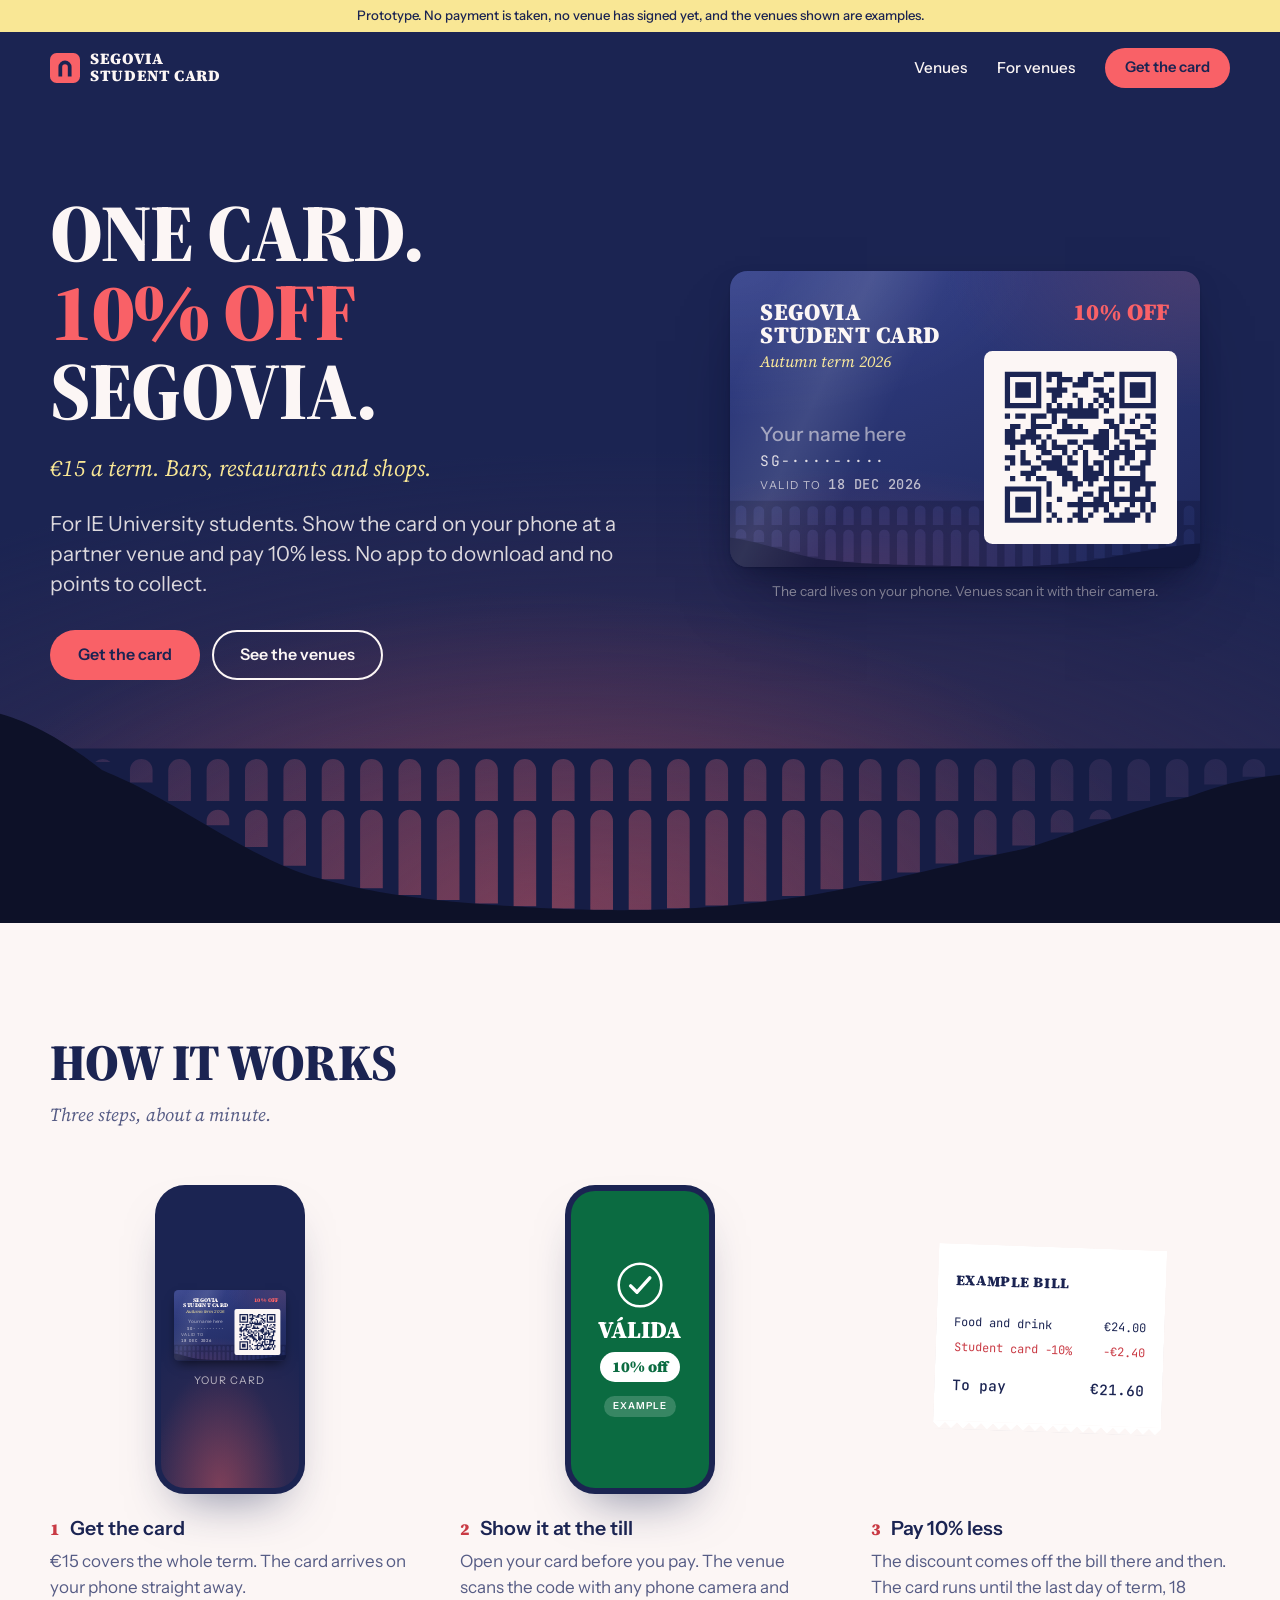
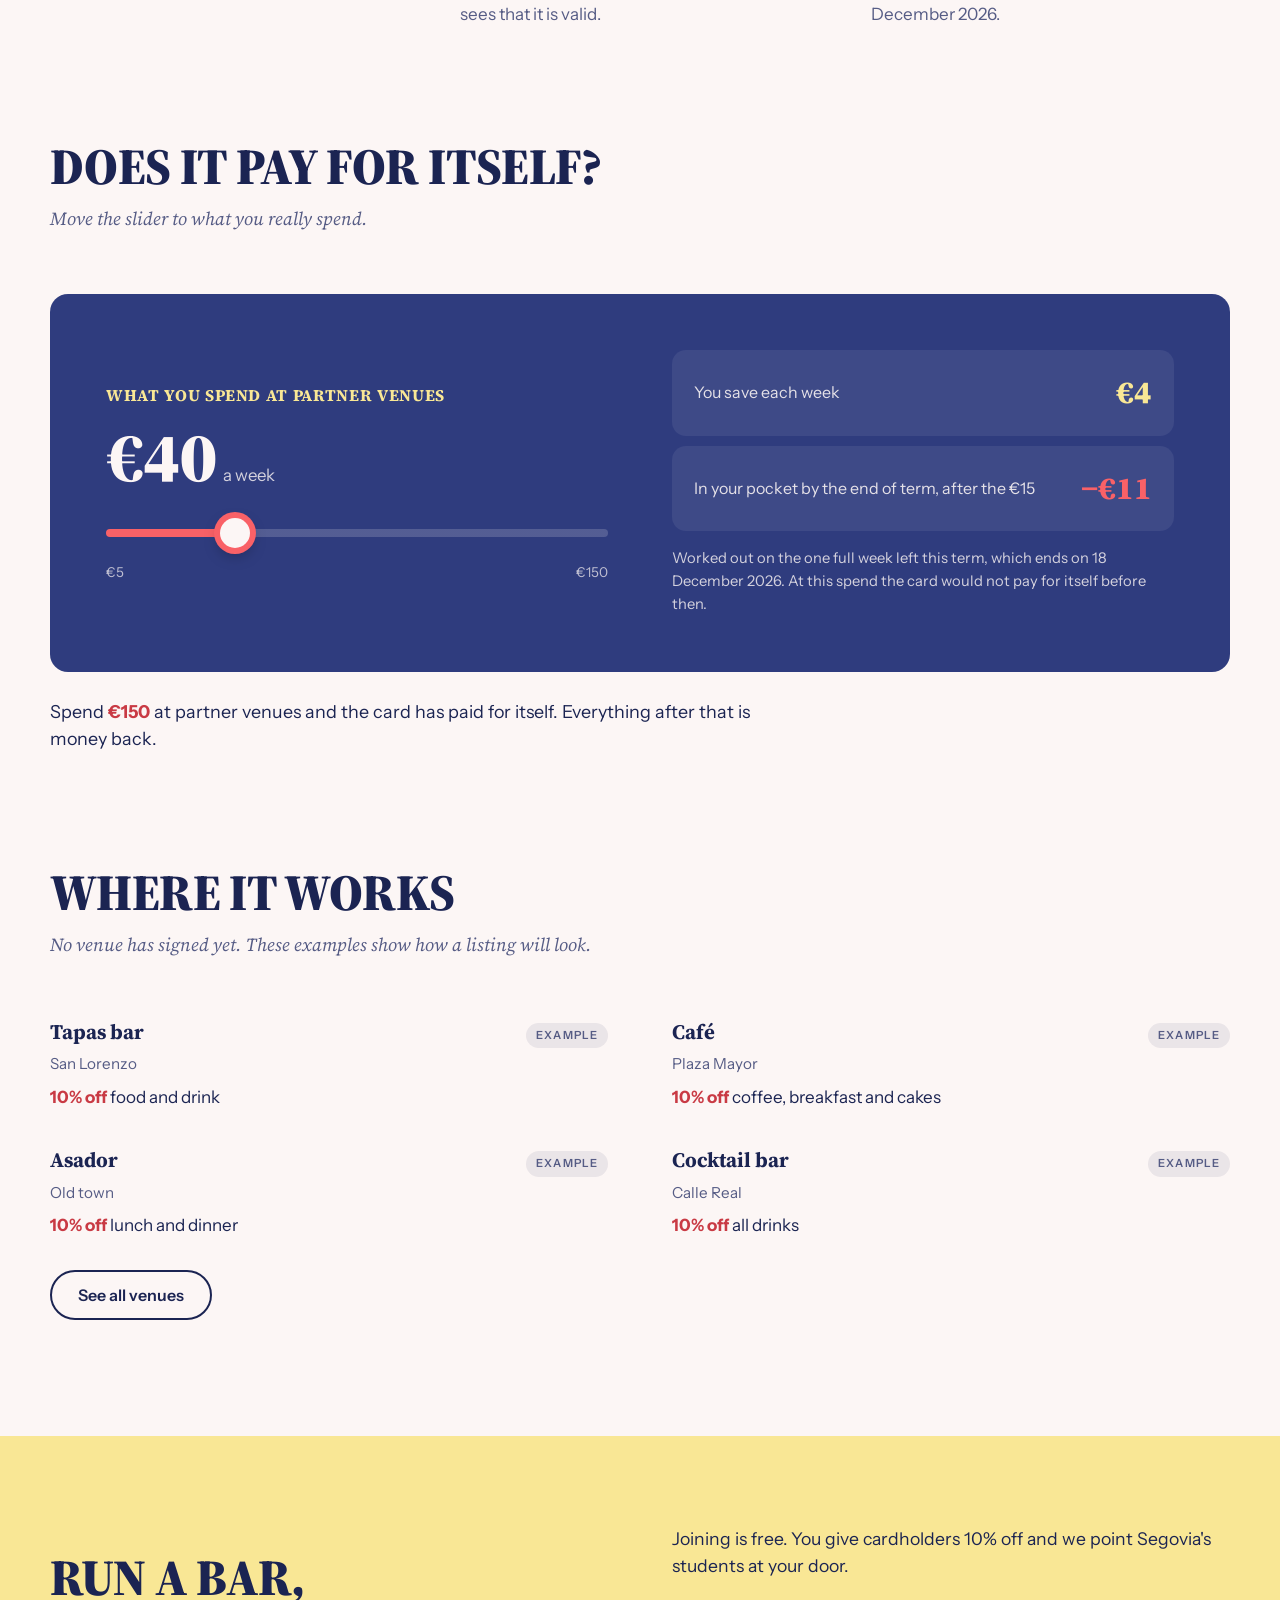
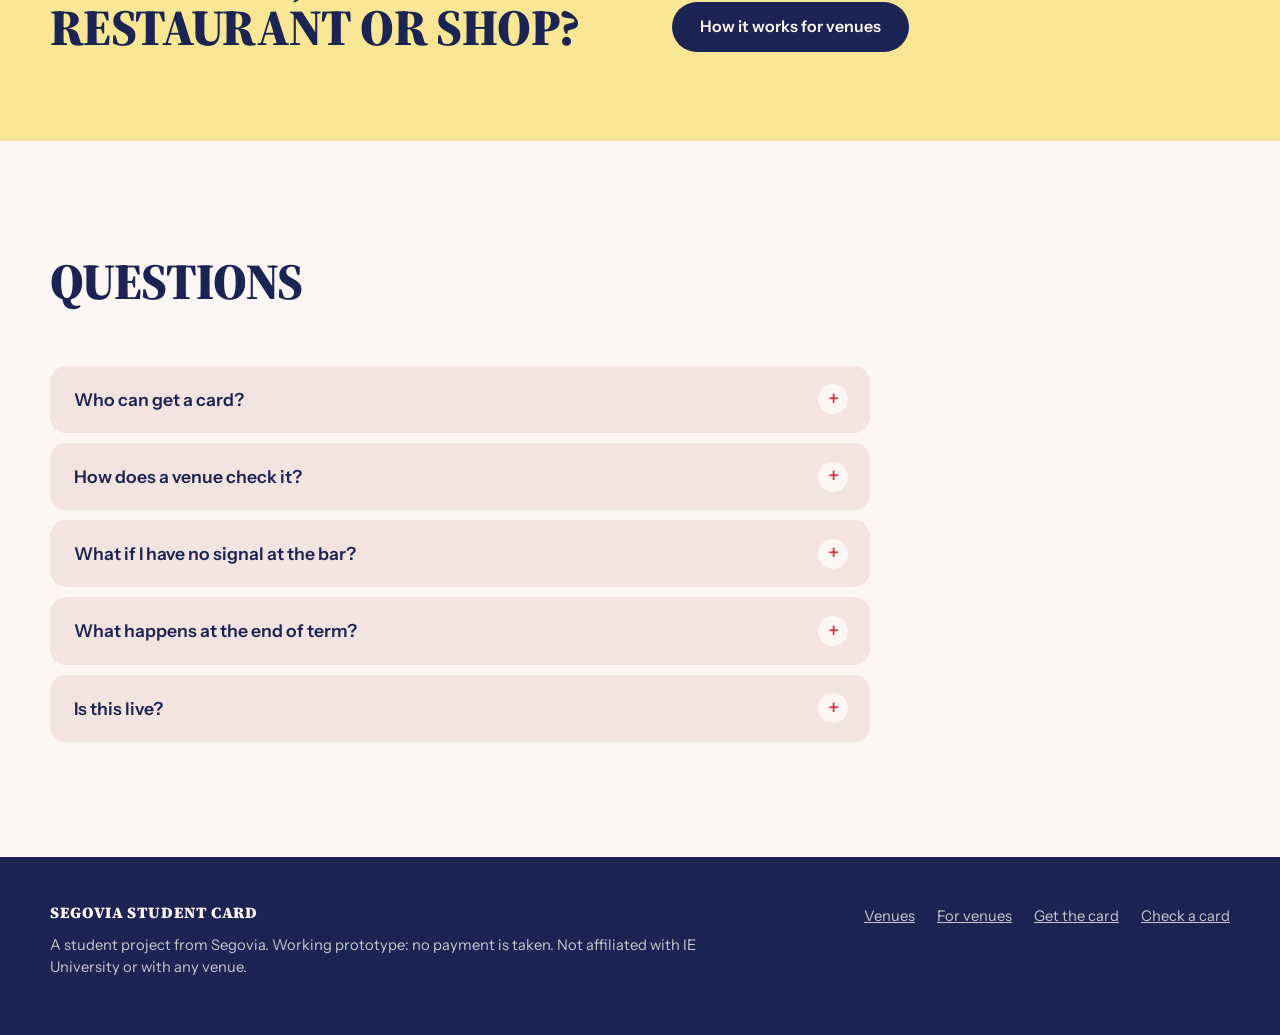
==== commit cceb5b36: "Card: a nicer face with its own QR code The card now carries its QR code on a light tile in the corn" ====
--- a/index.html
+++ b/index.html
@@ -15,7 +15,7 @@
   <link rel="preconnect" href="https://fonts.googleapis.com">
   <link rel="preconnect" href="https://fonts.gstatic.com" crossorigin>
   <link href="https://fonts.googleapis.com/css2?family=Instrument+Sans:wght@400;500;600;700&family=JetBrains+Mono:wght@500&family=Source+Serif+4:ital,opsz,wght@0,8..60,700;0,8..60,900;1,8..60,400&display=swap" rel="stylesheet" crossorigin>
-  <link rel="stylesheet" href="assets/style.css?v=5">
+  <link rel="stylesheet" href="assets/style.css?v=6">
 </head>
 <body>
   <div class="proto" data-proto>Prototype. No payment is taken.</div>
@@ -189,9 +189,10 @@
     </div>
   </footer>
 
-  <script src="assets/config.js?v=5"></script>
-  <script src="assets/core.js?v=5"></script>
-  <script src="assets/app.js?v=5"></script>
+  <script src="assets/config.js?v=6"></script>
+  <script src="assets/core.js?v=6"></script>
+  <script src="assets/app.js?v=6"></script>
+  <script src="vendor/qrcode.js?v=6"></script>
   <script>
     (function () {
       var App = window.SSCApp, SSC = window.SSC, config = App.config;
--- a/assets/style.css
+++ b/assets/style.css
@@ -164,65 +164,100 @@
 .aqueduct-low { height: clamp(92px, 9vw, 124px); margin-top: 0; }
 .aqueduct svg { display: block; }
 
-/* The card */
+/* The card, drawn to the real thing: ID-1 size (85.6 by 54 mm) with 3.18 mm corners.
+   Everything on it is sized in cqw, so it keeps its proportions at any width. */
 .card {
   position: relative;
   aspect-ratio: 1.586;
   width: 100%;
-  border-radius: 4.2% / 6.6%;
+  border-radius: 3.7% / 5.9%;
   background:
-    radial-gradient(90% 70% at 100% 0%, rgba(84, 64, 109, 0.75), rgba(84, 64, 109, 0) 70%),
-    linear-gradient(165deg, #35438b, var(--navy-700) 55%, #2a3570);
+    radial-gradient(120% 90% at 0% 0%, rgba(255, 255, 255, 0.08), rgba(255, 255, 255, 0) 55%),
+    radial-gradient(75% 65% at 100% 0%, rgba(84, 64, 109, 0.7), rgba(84, 64, 109, 0) 72%),
+    radial-gradient(70% 45% at 30% 100%, rgba(249, 97, 103, 0.14), rgba(249, 97, 103, 0) 75%),
+    linear-gradient(160deg, #303d88, #28336f 50%, #1f285c);
   color: var(--cream);
   overflow: hidden;
-  box-shadow: 0 30px 60px -20px rgba(8, 12, 40, 0.65), 0 0 0 1px rgba(252, 246, 245, 0.1) inset;
+  /* A close shadow where it meets the surface, then two wider soft ones. */
+  box-shadow:
+    0 1px 2px rgba(8, 12, 40, 0.3),
+    0 14px 28px -12px rgba(8, 12, 40, 0.5),
+    0 40px 70px -30px rgba(8, 12, 40, 0.7);
   container-type: inline-size;
   transition: transform 0.25s ease-out;
   isolation: isolate;
 }
-/* The aqueduct as a watermark, the way a banknote carries its engraving. */
+/* The aqueduct along the foot of the card, stone against the last of the light, as across the
+   rest of the site. Tone on tone, so it stays a background. */
 .card-arches {
-  position: absolute; left: 0; bottom: 0; width: 100%; height: auto; display: block;
-  color: #fff; --land: #fff; opacity: 0.09; z-index: -1;
-  /* Faded in from the top, so the watermark has no hard edge across the card. */
-  -webkit-mask-image: linear-gradient(transparent, #000 70%);
-  mask-image: linear-gradient(transparent, #000 70%);
+  position: absolute; inset: 0; width: 100%; height: 100%; display: block;
+  color: rgba(10, 14, 44, 0.3); --land: rgba(10, 14, 44, 0.45); z-index: -1;
 }
 .card-sheen {
   position: absolute;
   inset: 0;
-  background: linear-gradient(115deg, transparent 30%, rgba(255, 255, 255, 0.16) 47%, transparent 62%);
+  background: linear-gradient(115deg, transparent 32%, rgba(255, 255, 255, 0.1) 47%, transparent 60%);
   transform: translateX(var(--sheen, -30%));
   transition: transform 0.25s ease-out;
   pointer-events: none;
 }
-.card-in { position: absolute; inset: 0; padding: 7.2cqw 7.4cqw 21cqw; display: flex; flex-direction: column; }
-.card-title { font-family: var(--serif); font-weight: 900; text-transform: uppercase; font-size: 5.3cqw; line-height: 1; letter-spacing: 0.02em; }
-.card-title span { display: block; color: var(--butter); font-weight: 400; font-style: italic; text-transform: none; letter-spacing: 0; font-size: max(12px, 3.7cqw); margin-top: 1.6cqw; }
+.card-in {
+  position: absolute;
+  inset: 0;
+  padding: 6.4cqw;
+  display: grid;
+  /* The second column is the width the code takes, less the 1.4cqw it comes closer to the edge. */
+  grid-template-columns: minmax(0, 1fr) 39.6cqw;
+  /* Title, a gap that never closes, the name and dates, then room above the aqueduct. That last
+     row gives way first, so a name long enough to wrap four times runs onto the arches rather
+     than off the card. */
+  grid-template-rows: auto minmax(3cqw, 1fr) auto minmax(0, 9.5cqw);
+  column-gap: 4cqw;
+}
+.card-title { grid-area: 1 / 1; font-family: var(--serif); font-weight: 900; text-transform: uppercase; font-size: 5cqw; line-height: 0.98; letter-spacing: 0.02em; }
+.card-title span { display: block; color: var(--butter); font-weight: 400; font-style: italic; text-transform: none; letter-spacing: 0; font-size: max(12px, 3.4cqw); margin-top: 1.5cqw; }
 .card-badge {
-  position: absolute;
-  right: 6.6cqw;
-  top: 6.6cqw;
-  width: 19cqw;
-  height: 19cqw;
-  border-radius: 50%;
-  background: var(--coral);
-  color: var(--navy-900);
-  display: grid;
-  place-content: center;
-  text-align: center;
+  grid-area: 1 / 2;
+  justify-self: end;
   font-family: var(--serif);
   font-weight: 900;
-  font-size: 6.6cqw;
-  line-height: 0.9;
-}
-.card-badge small { display: block; font-family: var(--sans); font-weight: 600; font-size: max(11px, 2.6cqw); letter-spacing: 0.12em; margin-top: 0.8cqw; }
-.card-foot { margin-top: auto; display: flex; align-items: flex-end; justify-content: space-between; gap: 4cqw; }
-.card-name { font-weight: 600; font-size: 4.6cqw; line-height: 1.15; overflow-wrap: anywhere; min-width: 0; }
+  text-transform: uppercase;
+  font-size: 5cqw;
+  line-height: 0.98;
+  letter-spacing: 0.02em;
+  color: var(--coral);
+  white-space: nowrap;
+}
+.card-foot { grid-area: 3 / 1; min-width: 0; line-height: 1.25; }
+.card-name { font-weight: 600; font-size: 4.2cqw; line-height: 1.15; overflow-wrap: anywhere; }
+.card-name.is-long { font-size: max(11px, 3.5cqw); }
+/* On the narrowest cards the type stops shrinking with the card (nothing goes under 11px), so the
+   longest names stop at three lines. The full name is still in the page, and the verify page shows it. */
+@container (max-width: 330px) {
+  .card-name.is-long { line-height: 1.25; display: -webkit-box; -webkit-box-orient: vertical; -webkit-line-clamp: 3; overflow: hidden; }
+}
 .card-name.is-blank { opacity: 0.55; font-weight: 500; }
-.card-id { font-family: var(--mono); font-size: max(12px, 3.2cqw); letter-spacing: 0.08em; opacity: 0.85; margin-top: 1.2cqw; }
-.card-valid { text-align: right; font-size: max(11px, 2.6cqw); letter-spacing: 0.12em; text-transform: uppercase; opacity: 0.75; white-space: nowrap; }
-.card-valid b { display: block; font-family: var(--mono); font-weight: 500; font-size: max(12px, 3.2cqw); letter-spacing: 0.04em; opacity: 1; margin-top: 0.8cqw; }
+.card-id { font-family: var(--mono); font-size: max(11px, 3.1cqw); letter-spacing: 0.1em; opacity: 0.85; margin-top: 1.4cqw; white-space: nowrap; }
+/* On a small phone the type stops shrinking before the card does, so the date drops under its label. */
+.card-valid { display: flex; flex-wrap: wrap; align-items: baseline; column-gap: 0.6em; font-size: max(11px, 2.1cqw); letter-spacing: 0.14em; text-transform: uppercase; opacity: 0.7; margin-top: 1.1cqw; white-space: nowrap; }
+.card-valid b { font-family: var(--mono); font-weight: 500; font-size: max(11px, 2.9cqw); letter-spacing: 0.04em; }
+/* The code sits on its own light tile, pinned to the corner so a long name can never move it,
+   and a little closer to the edge than the type. The tile's corners stay inside the quiet zone.
+   It sits above the sheen, and keeps its own colours in high-contrast mode, where a dark tile
+   would leave the code with no light margin to be read against. */
+.card-qr {
+  position: absolute;
+  z-index: 1;
+  forced-color-adjust: none;
+  right: 5cqw;
+  bottom: 5cqw;
+  width: 41cqw;
+  aspect-ratio: 1;
+  border-radius: 1.8cqw;
+  background: var(--cream);
+  color: var(--navy-900);
+}
+.card-qr svg { display: block; width: 100%; height: 100%; }
 .card-caption { margin-top: 14px; font-size: 0.85rem; text-align: center; color: rgba(252, 246, 245, 0.62); }
 .on-cream .card-caption { color: var(--muted); }
 
@@ -427,14 +462,12 @@
 
 /* My card */
 .wallet { background: var(--dusk); color: var(--cream); padding: clamp(32px, 5vw, 64px) 0 0; position: relative; overflow: hidden; }
-.wallet .wrap { position: relative; z-index: 1; display: grid; grid-template-columns: minmax(0, 1fr) minmax(0, 1fr); gap: clamp(32px, 5vw, 72px); align-items: center; max-width: 1040px; }
-.wallet-card { max-width: 480px; width: 100%; justify-self: center; }
-.scan { background: #fff; color: var(--ink); border-radius: 18px; padding: 22px; text-align: center; max-width: 360px; width: 100%; justify-self: center; }
-.scan .qr { width: 100%; aspect-ratio: 1; display: block; }
-.scan .qr svg { width: 100%; height: 100%; display: block; }
-.scan h2 { font-family: var(--serif); font-weight: 900; text-transform: uppercase; font-size: 1.15rem; letter-spacing: 0.03em; margin-bottom: 12px; }
-.scan p { font-size: 0.86rem; color: var(--muted); margin-top: 8px; }
-.status-line { margin-top: 16px; font-size: 0.95rem; color: rgba(252, 246, 245, 0.8); text-align: center; }
+.wallet .wrap { position: relative; z-index: 1; display: grid; grid-template-columns: minmax(0, 1.1fr) minmax(0, 0.9fr); gap: clamp(32px, 5vw, 72px); align-items: center; max-width: 1040px; }
+.wallet-card { max-width: 500px; width: 100%; justify-self: center; }
+.wallet-card .kicker { margin-bottom: 16px; }
+.wallet-text h2 { font-size: clamp(1.7rem, 3.2vw, 2.4rem); text-wrap: balance; }
+.wallet-text > p:not(.status-line) { margin-top: 14px; max-width: 24em; font-size: 1.05rem; color: rgba(252, 246, 245, 0.86); }
+.status-line { margin-top: 14px; font-size: 0.95rem; color: rgba(252, 246, 245, 0.72); }
 .status-line.is-expired { color: var(--butter); font-weight: 600; }
 
 .saved { display: grid; grid-template-columns: minmax(0, 1fr) minmax(0, 1fr); gap: clamp(32px, 5vw, 72px); align-items: start; max-width: 1040px; }
@@ -510,15 +543,12 @@
   .handset { width: 116px; }
   .mini-card { --s: 0.28; }
   .handset-ok b { font-size: 1.25rem; }
-  /* On a phone the code comes first and has to fit the first screen, which in Safari is only
-     about 550 to 660px tall once the browser's own bars are counted. The venue needs the code;
-     the card face is one scroll below it. */
+  /* On a phone the card comes first, as wide as the screen allows, and its code has to fit the
+     first screen, which in Safari is only about 550 to 660px tall once the browser's own bars
+     are counted. The venue scans the code on the card. */
   .wallet { padding-top: 18px; }
-  .wallet-card, .scan { max-width: 320px; }
-  .scan { padding: 14px 16px; order: -1; }
-  .scan h2 { margin-bottom: 8px; }
-  .scan p { margin-top: 6px; }
-  .wallet .wrap { gap: 22px; }
+  .wallet .wrap { gap: 24px; max-width: calc(500px + 2 * var(--gutter)); }
+  .wallet-card { max-width: none; }
 }
 @media (max-width: 620px) {
   body { font-size: 16px; }
